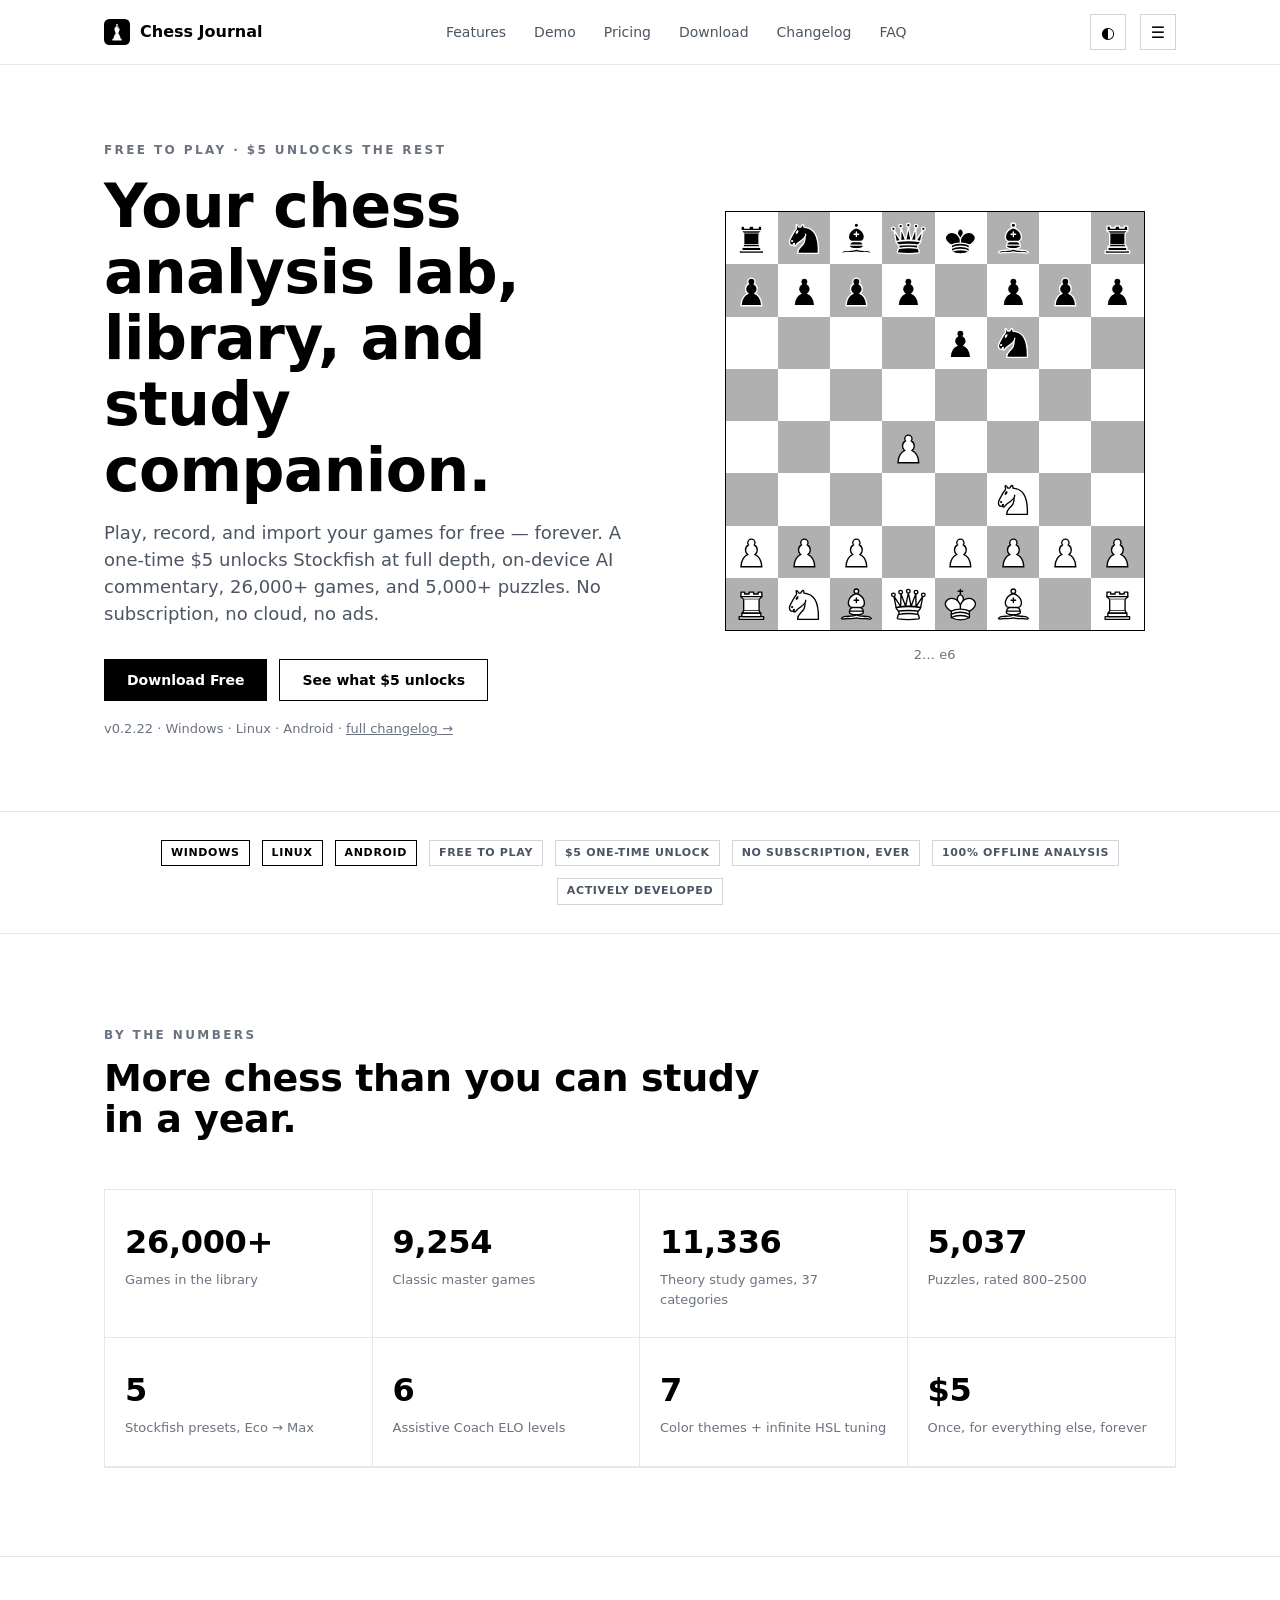
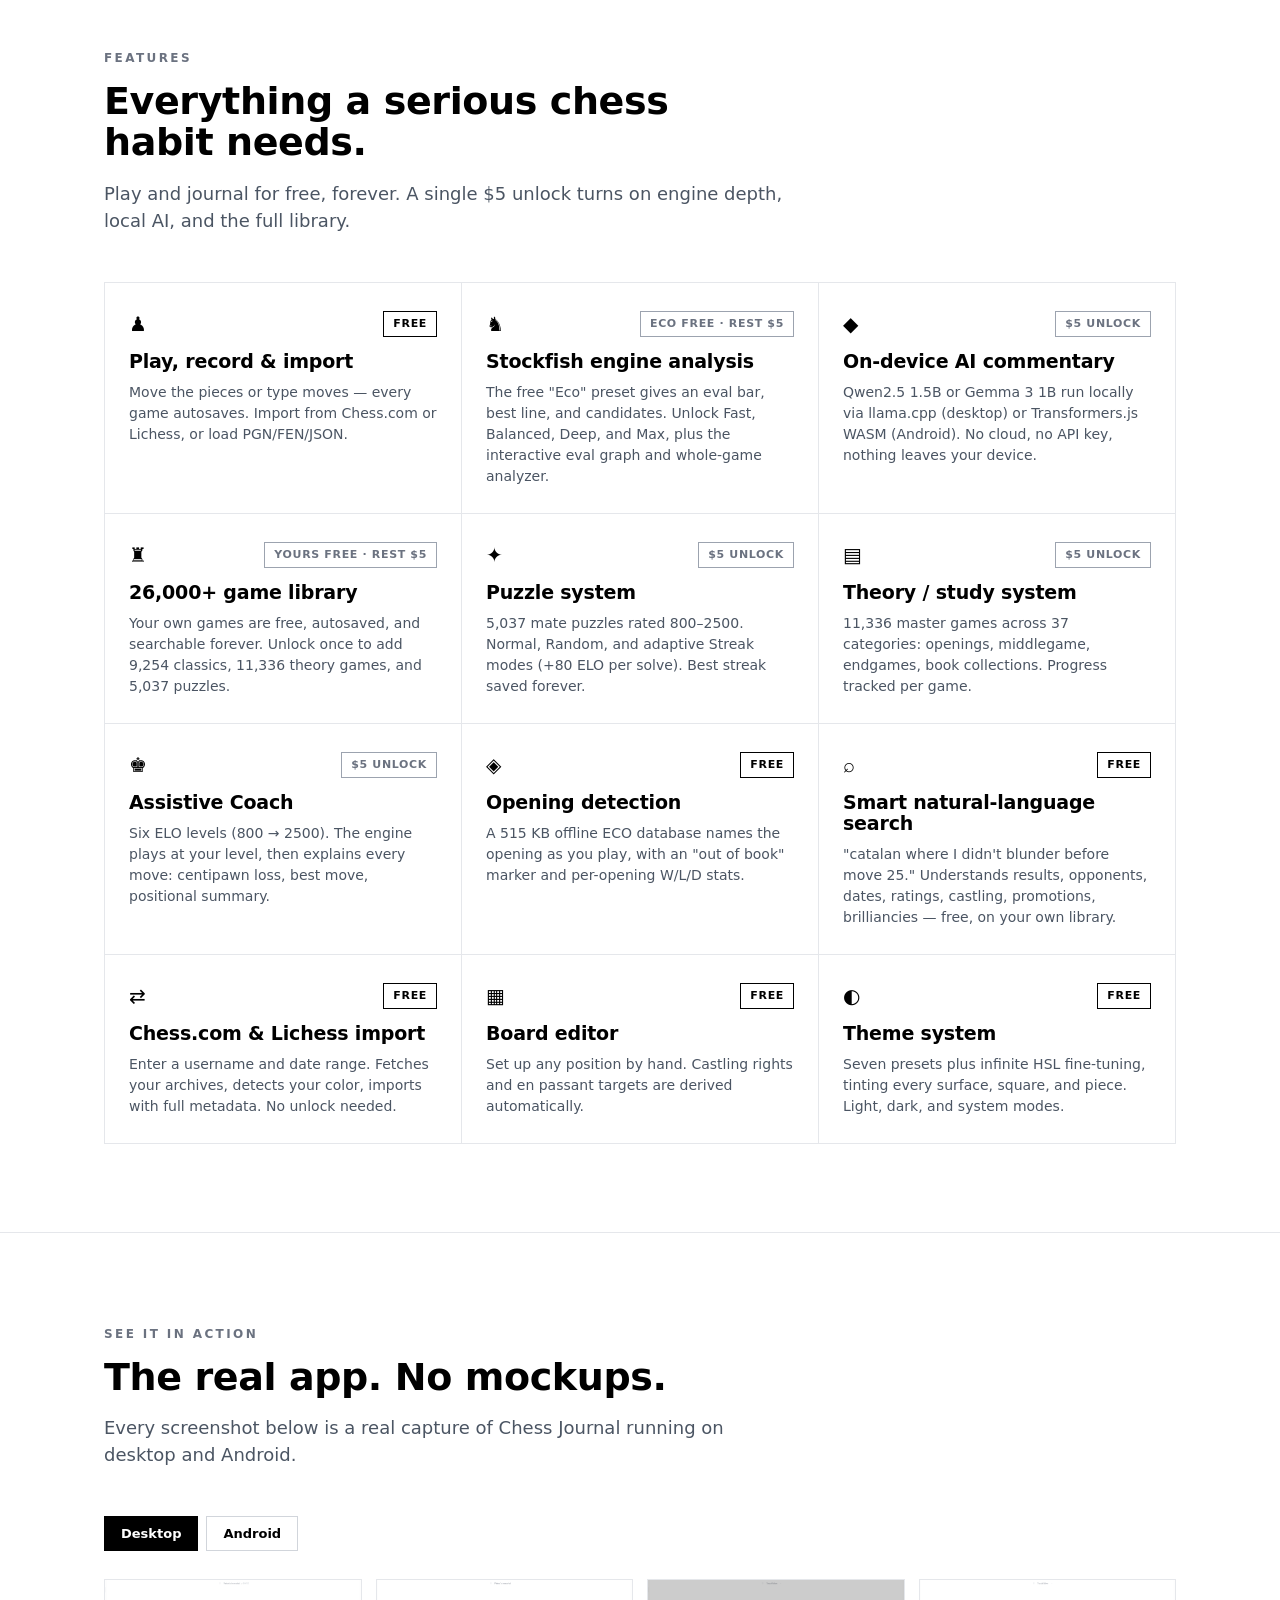
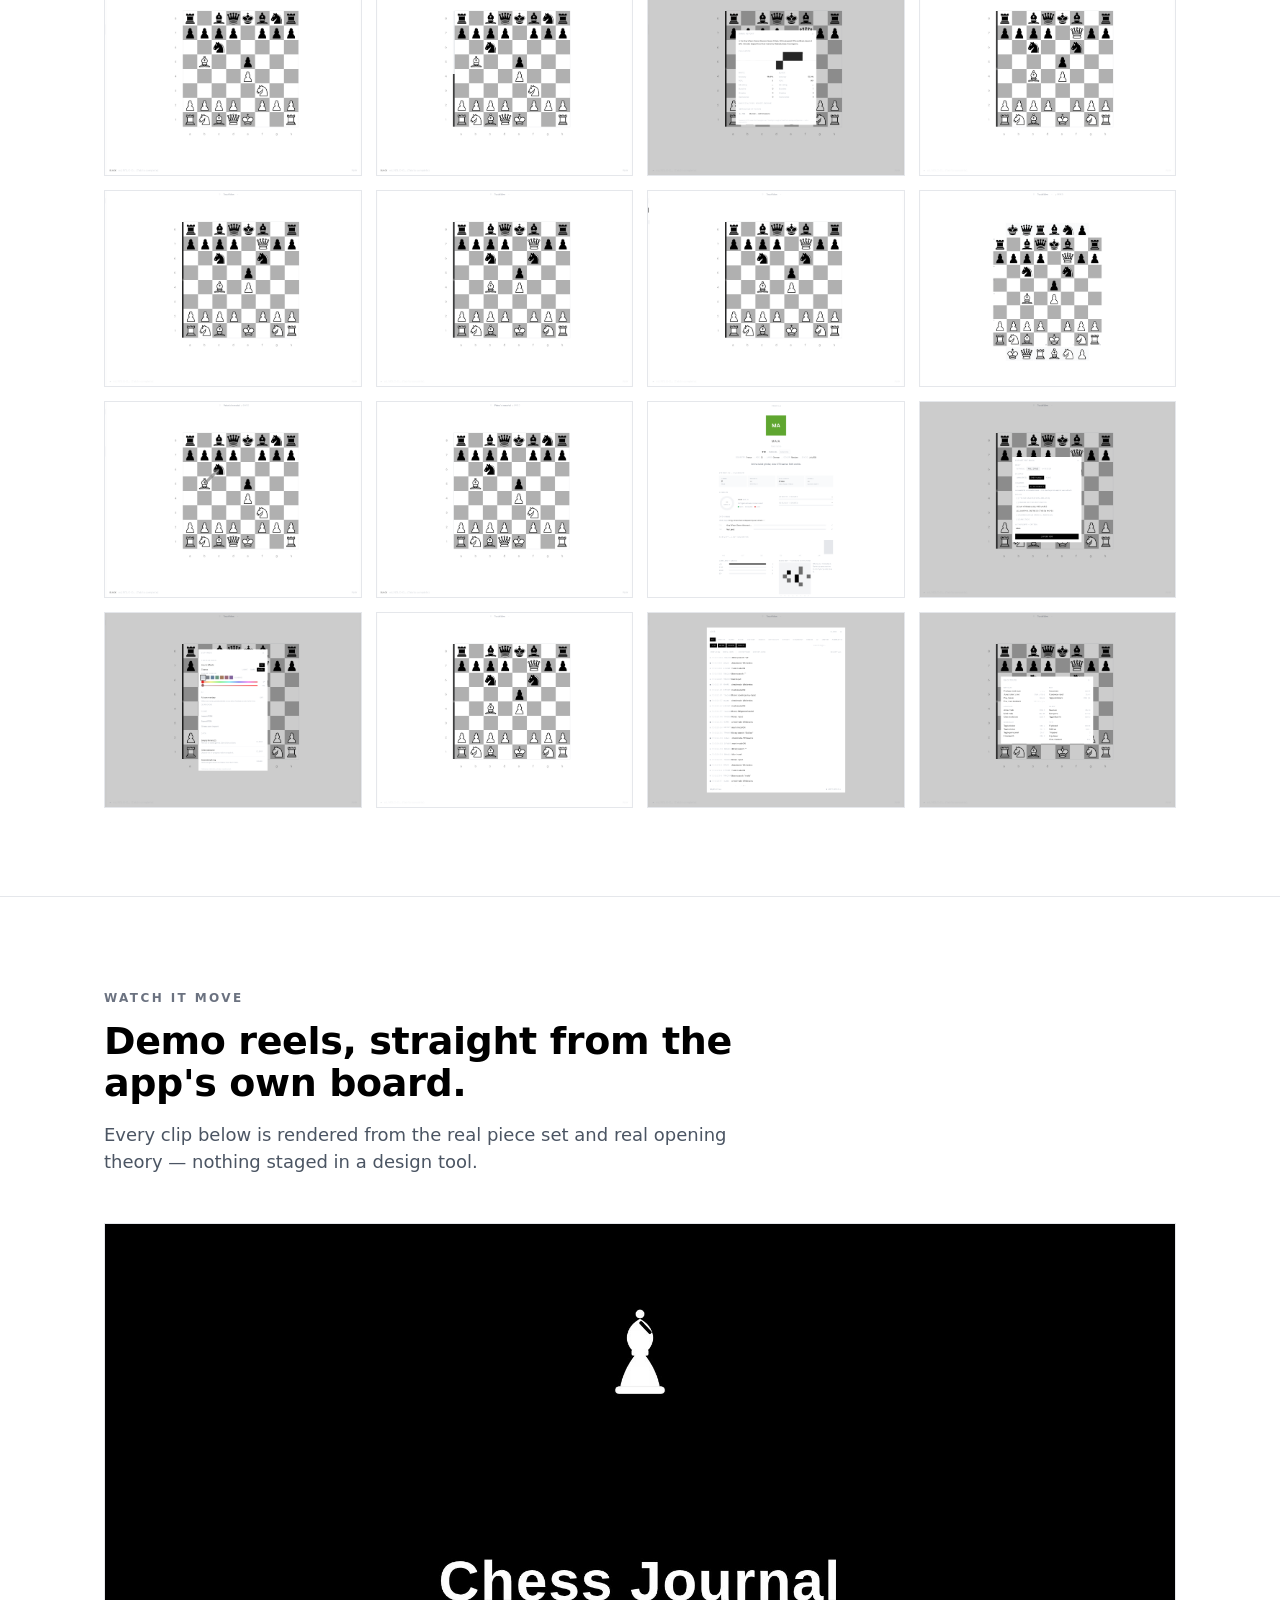
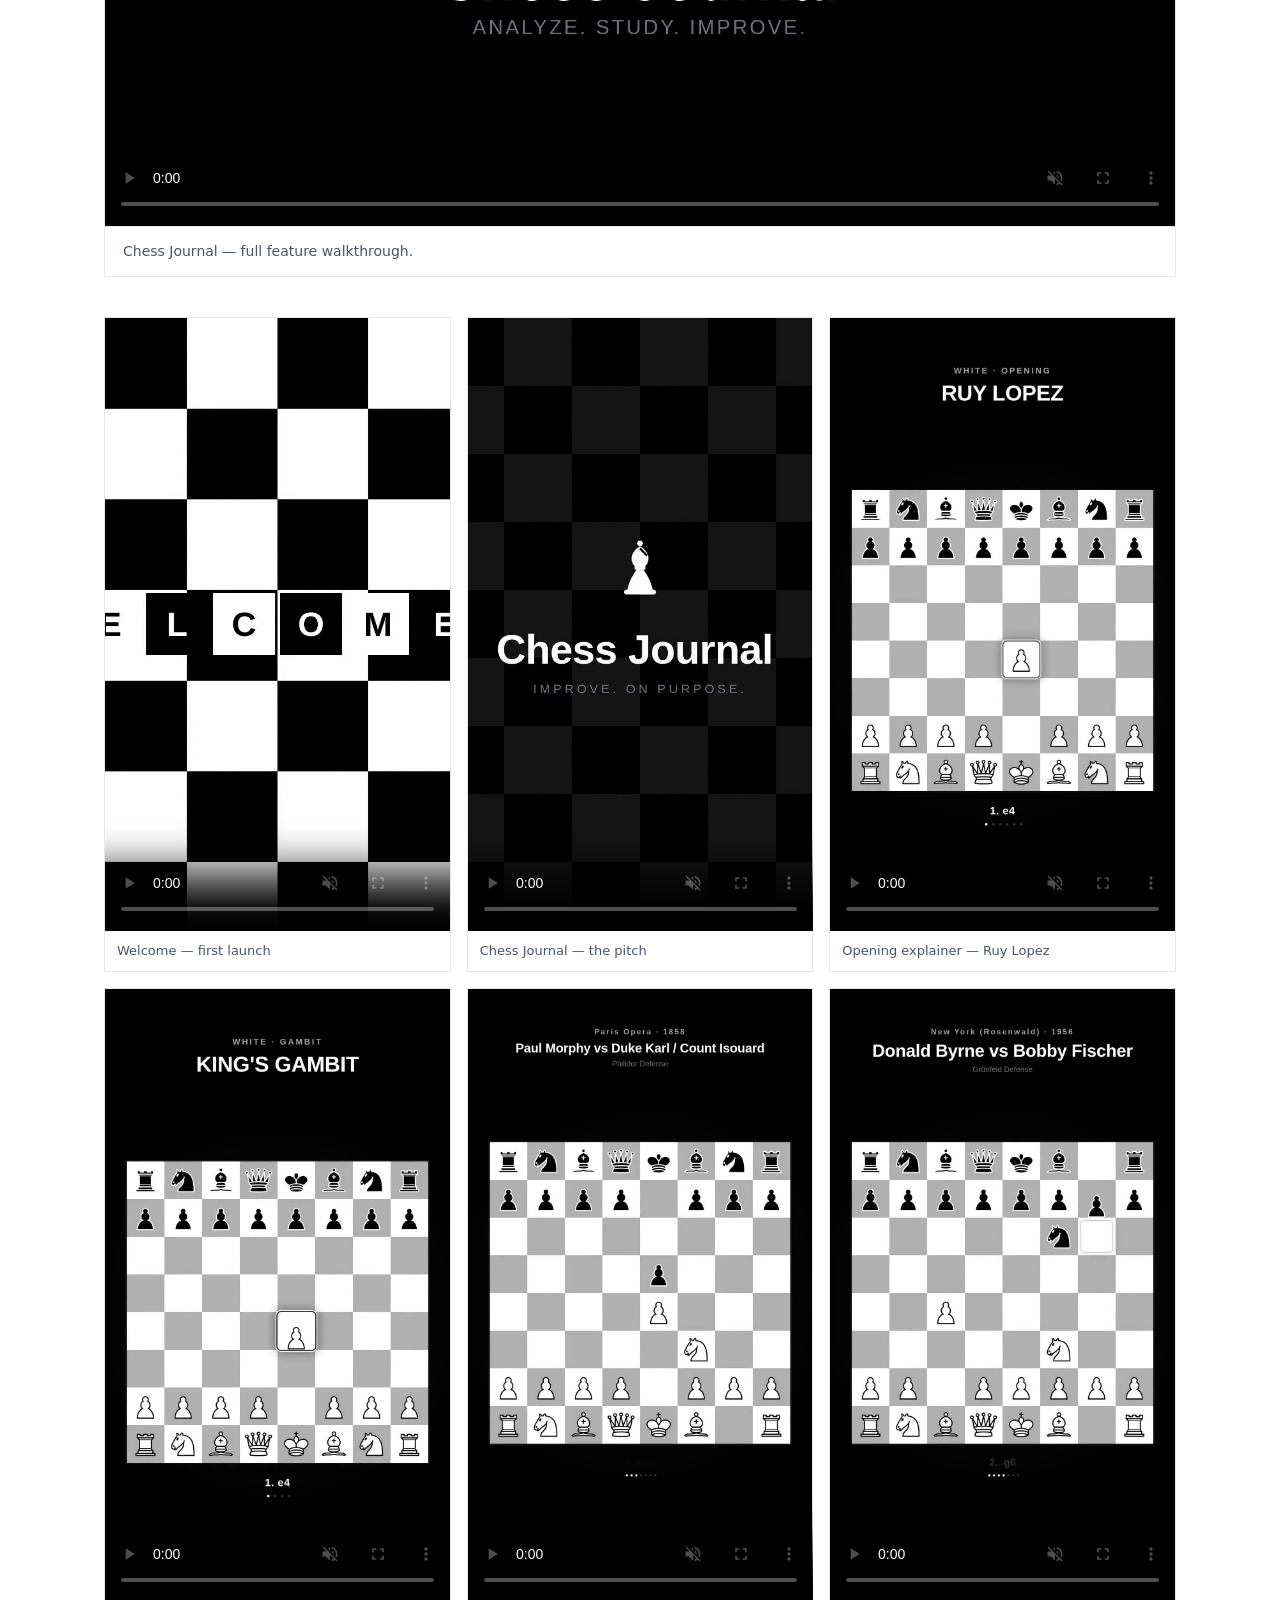
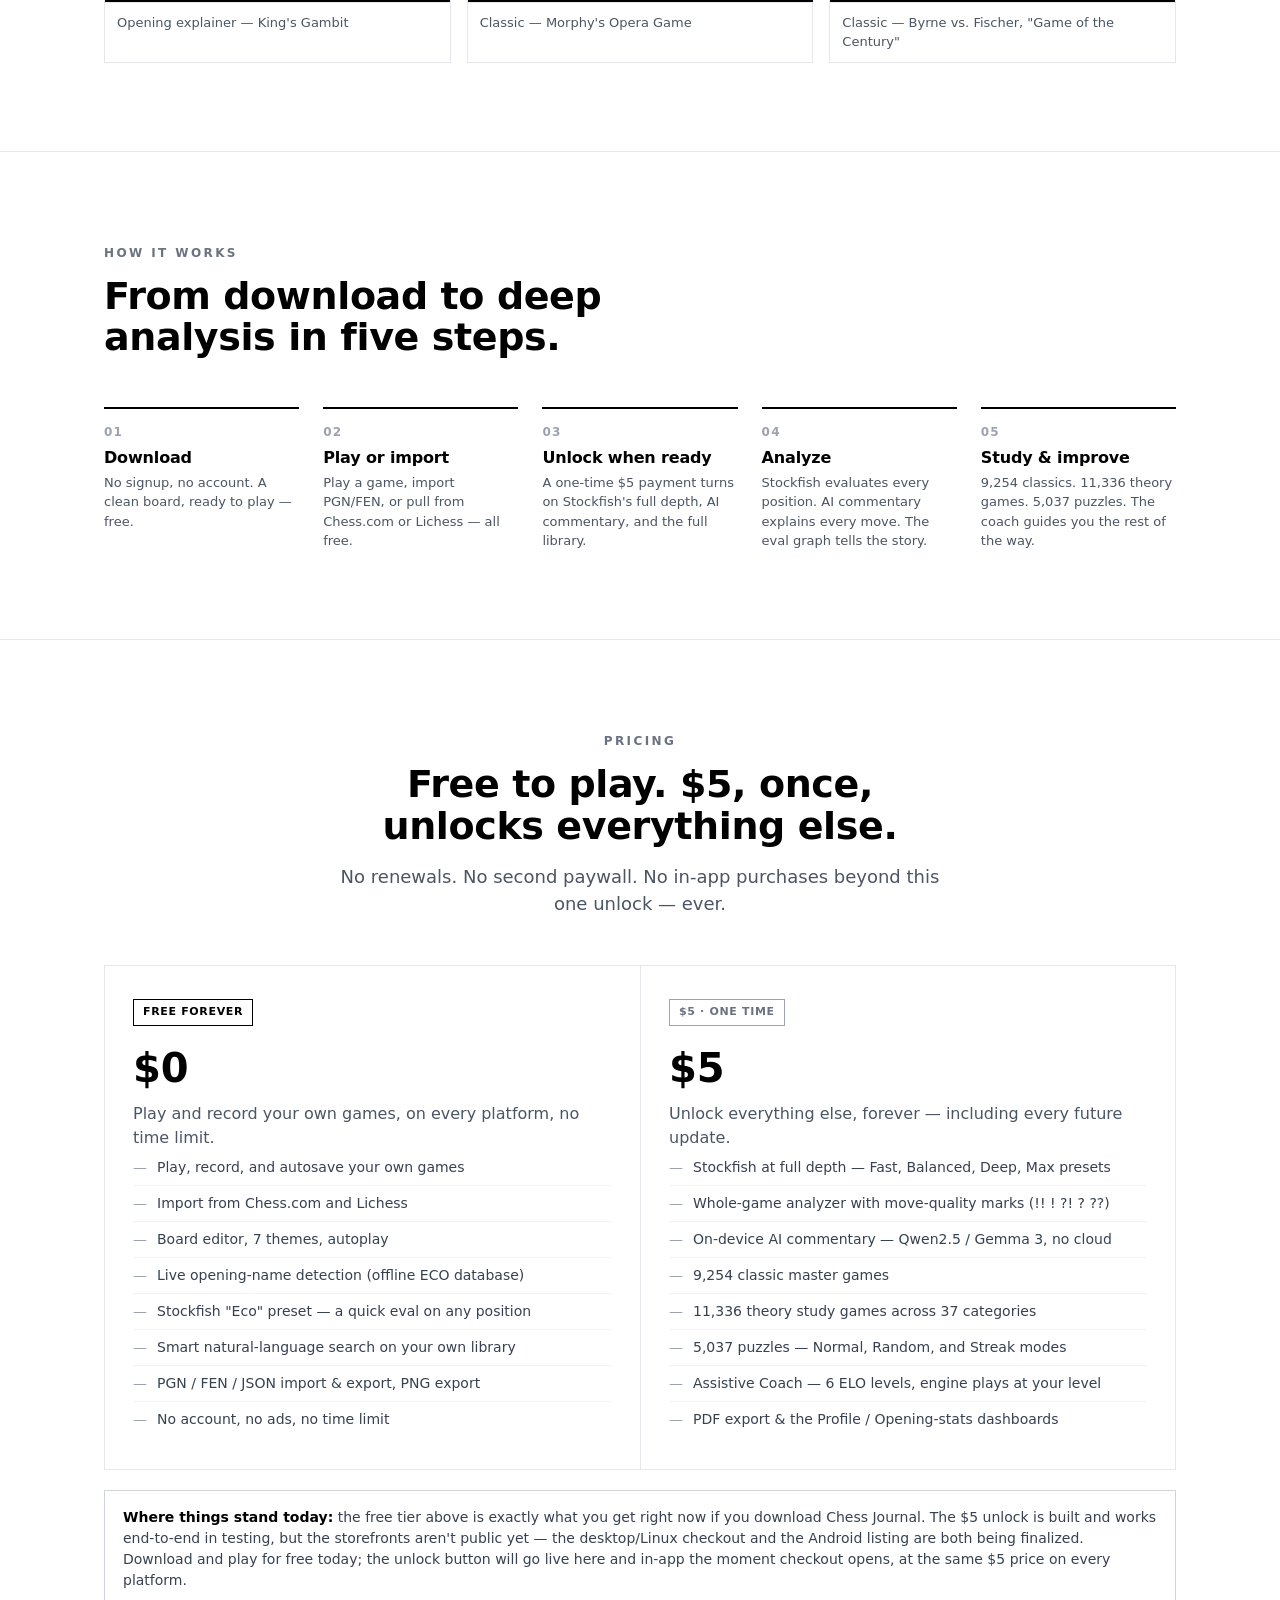
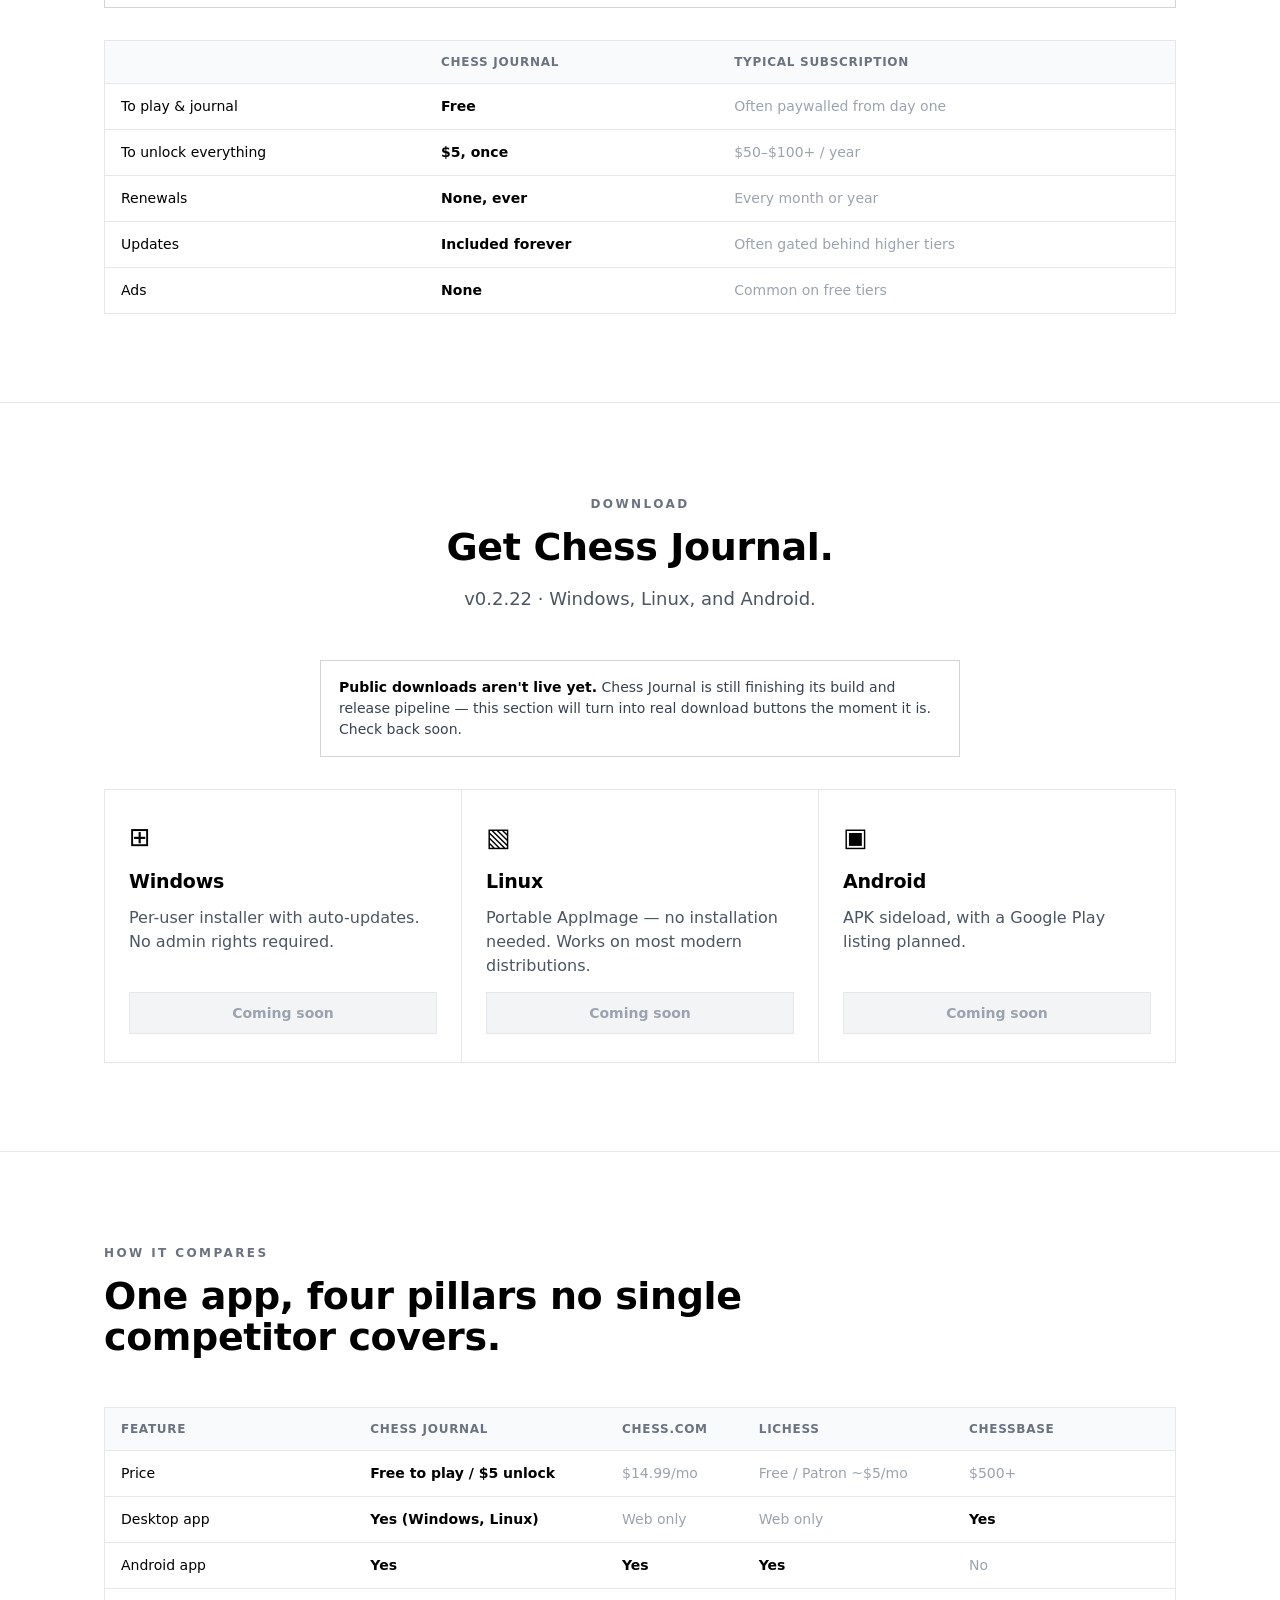
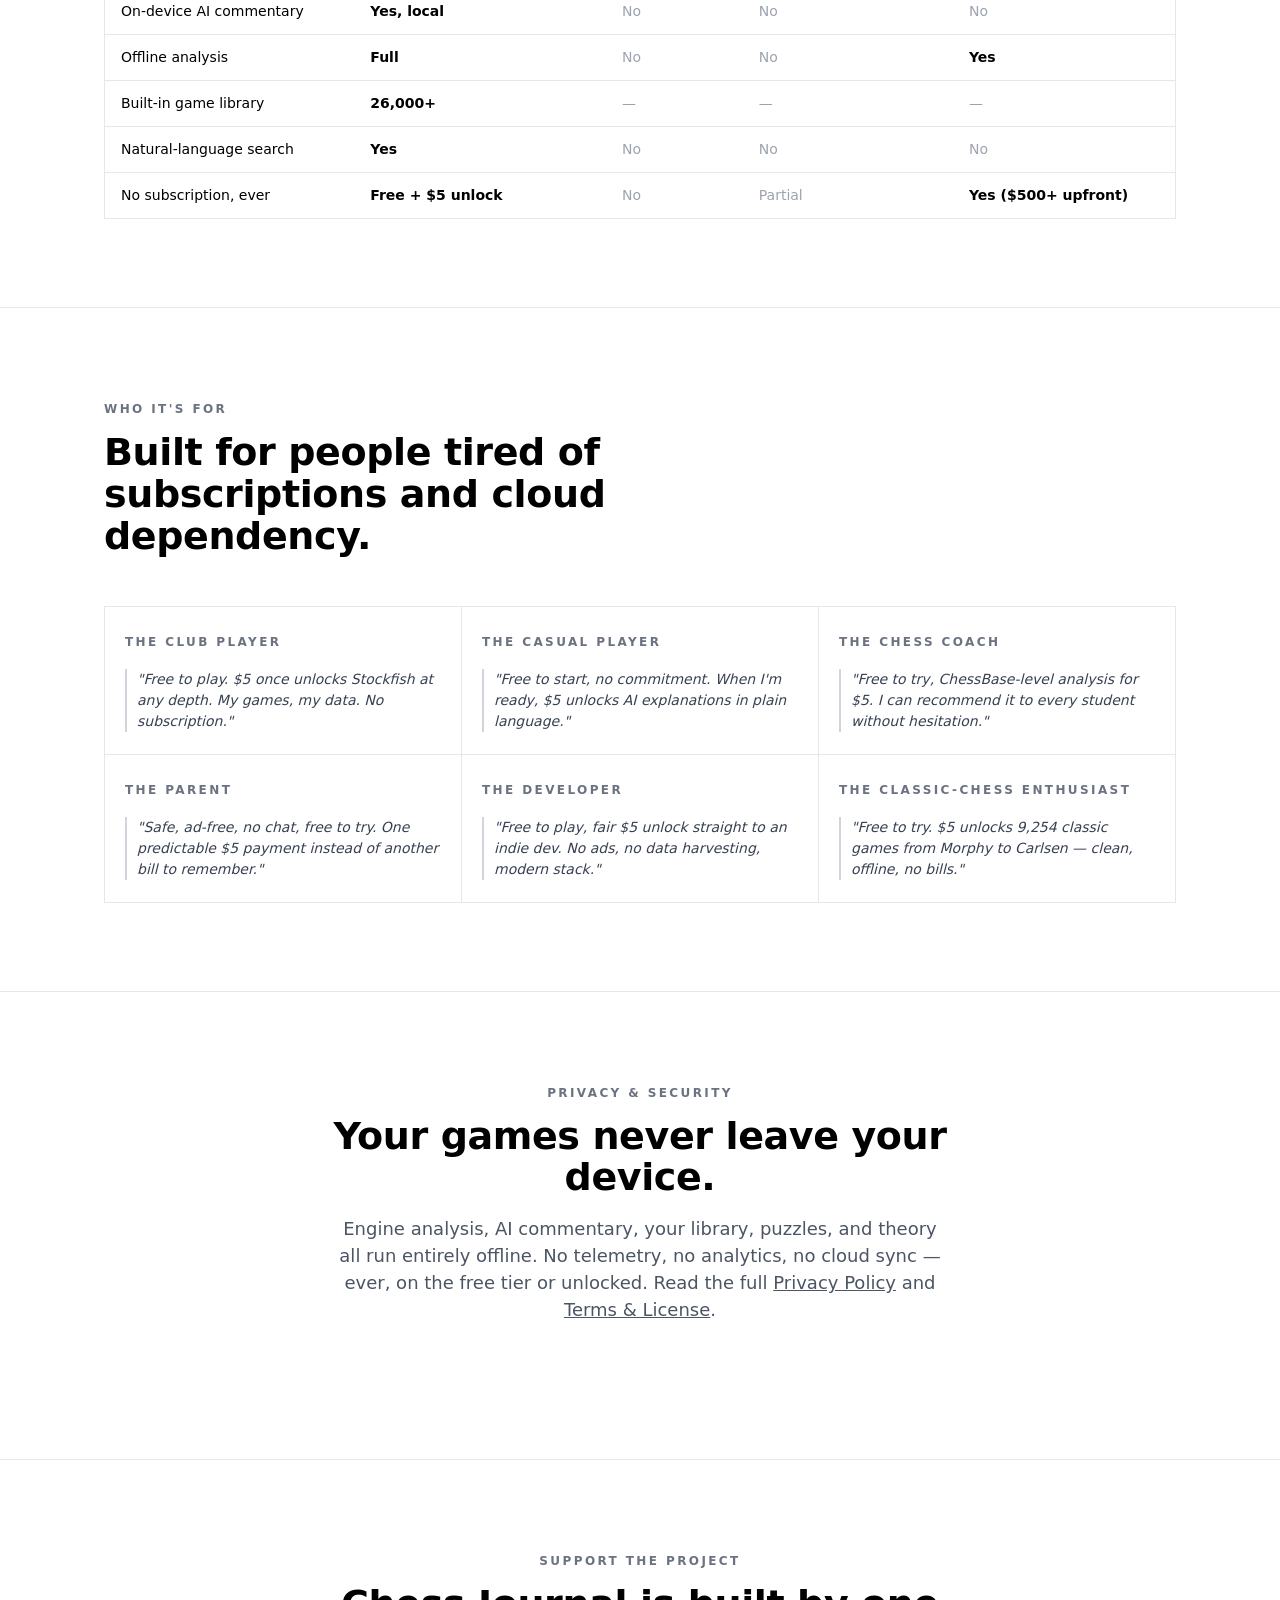
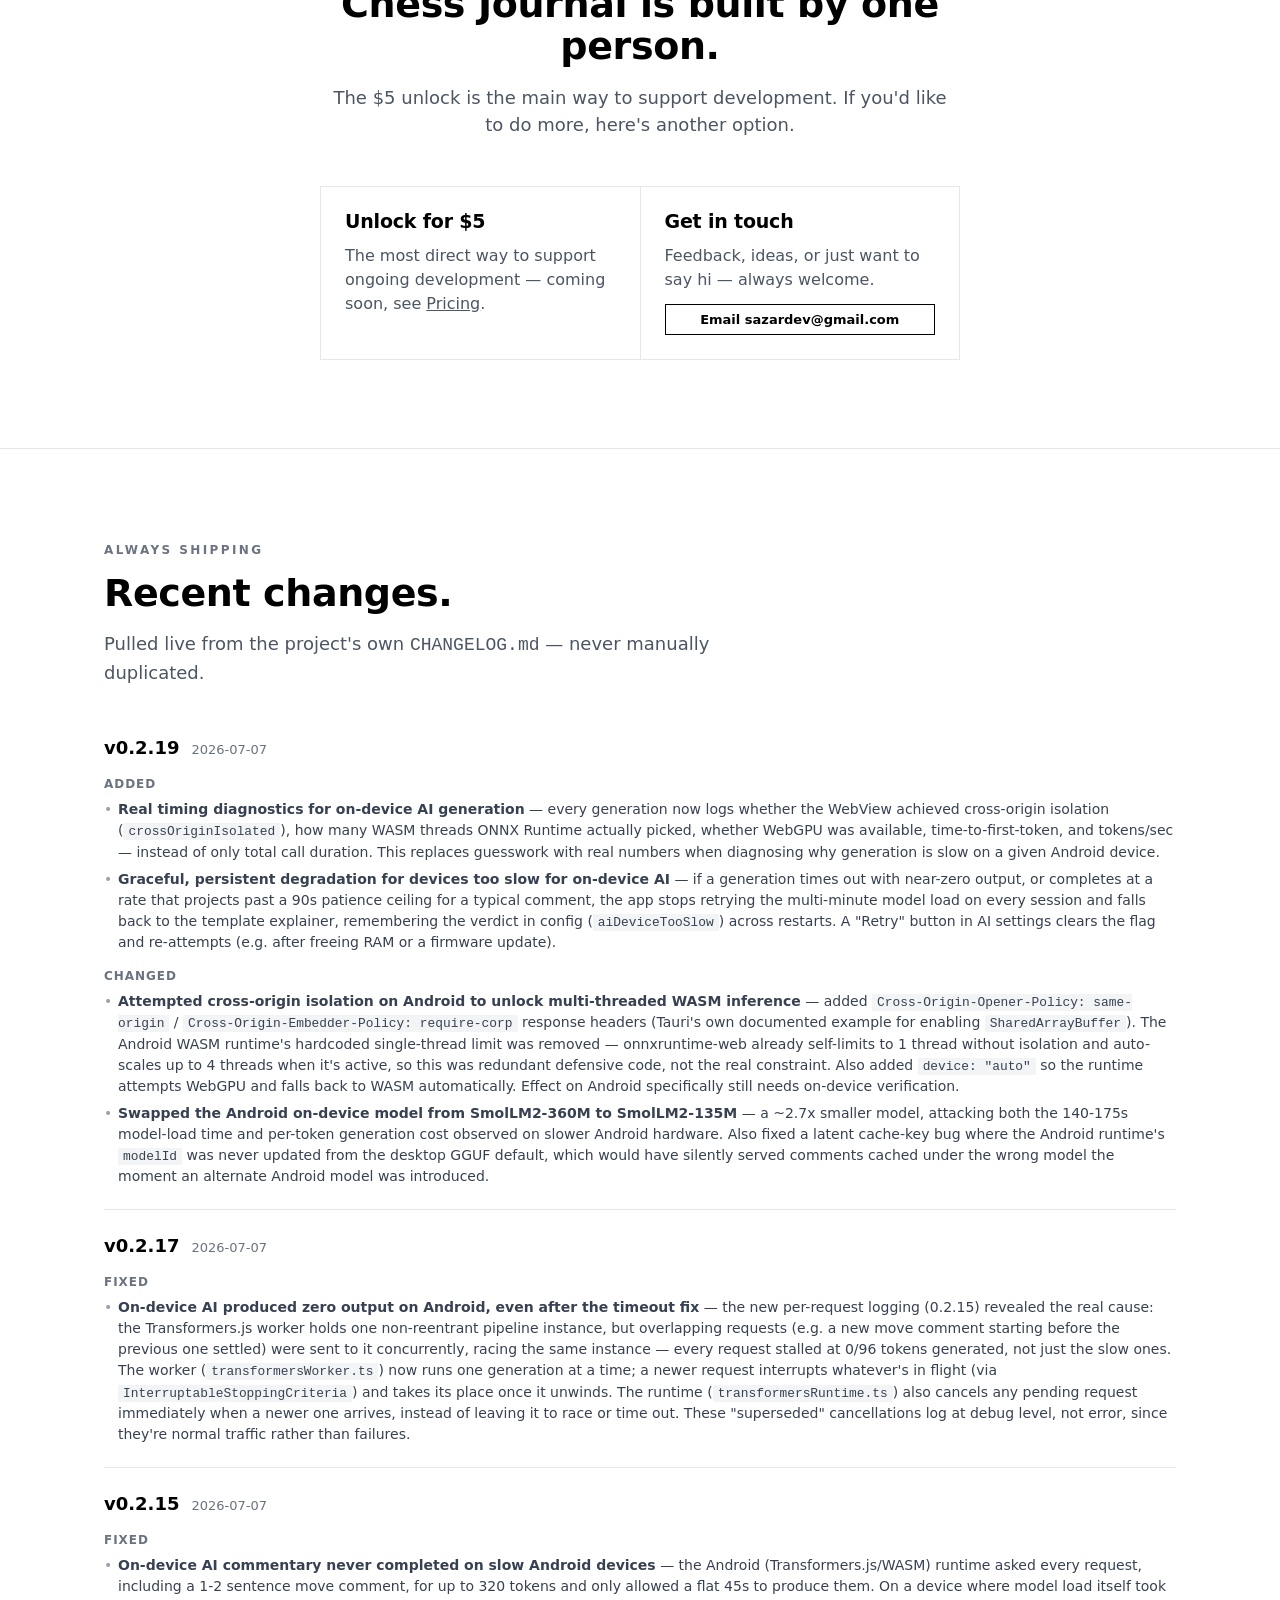
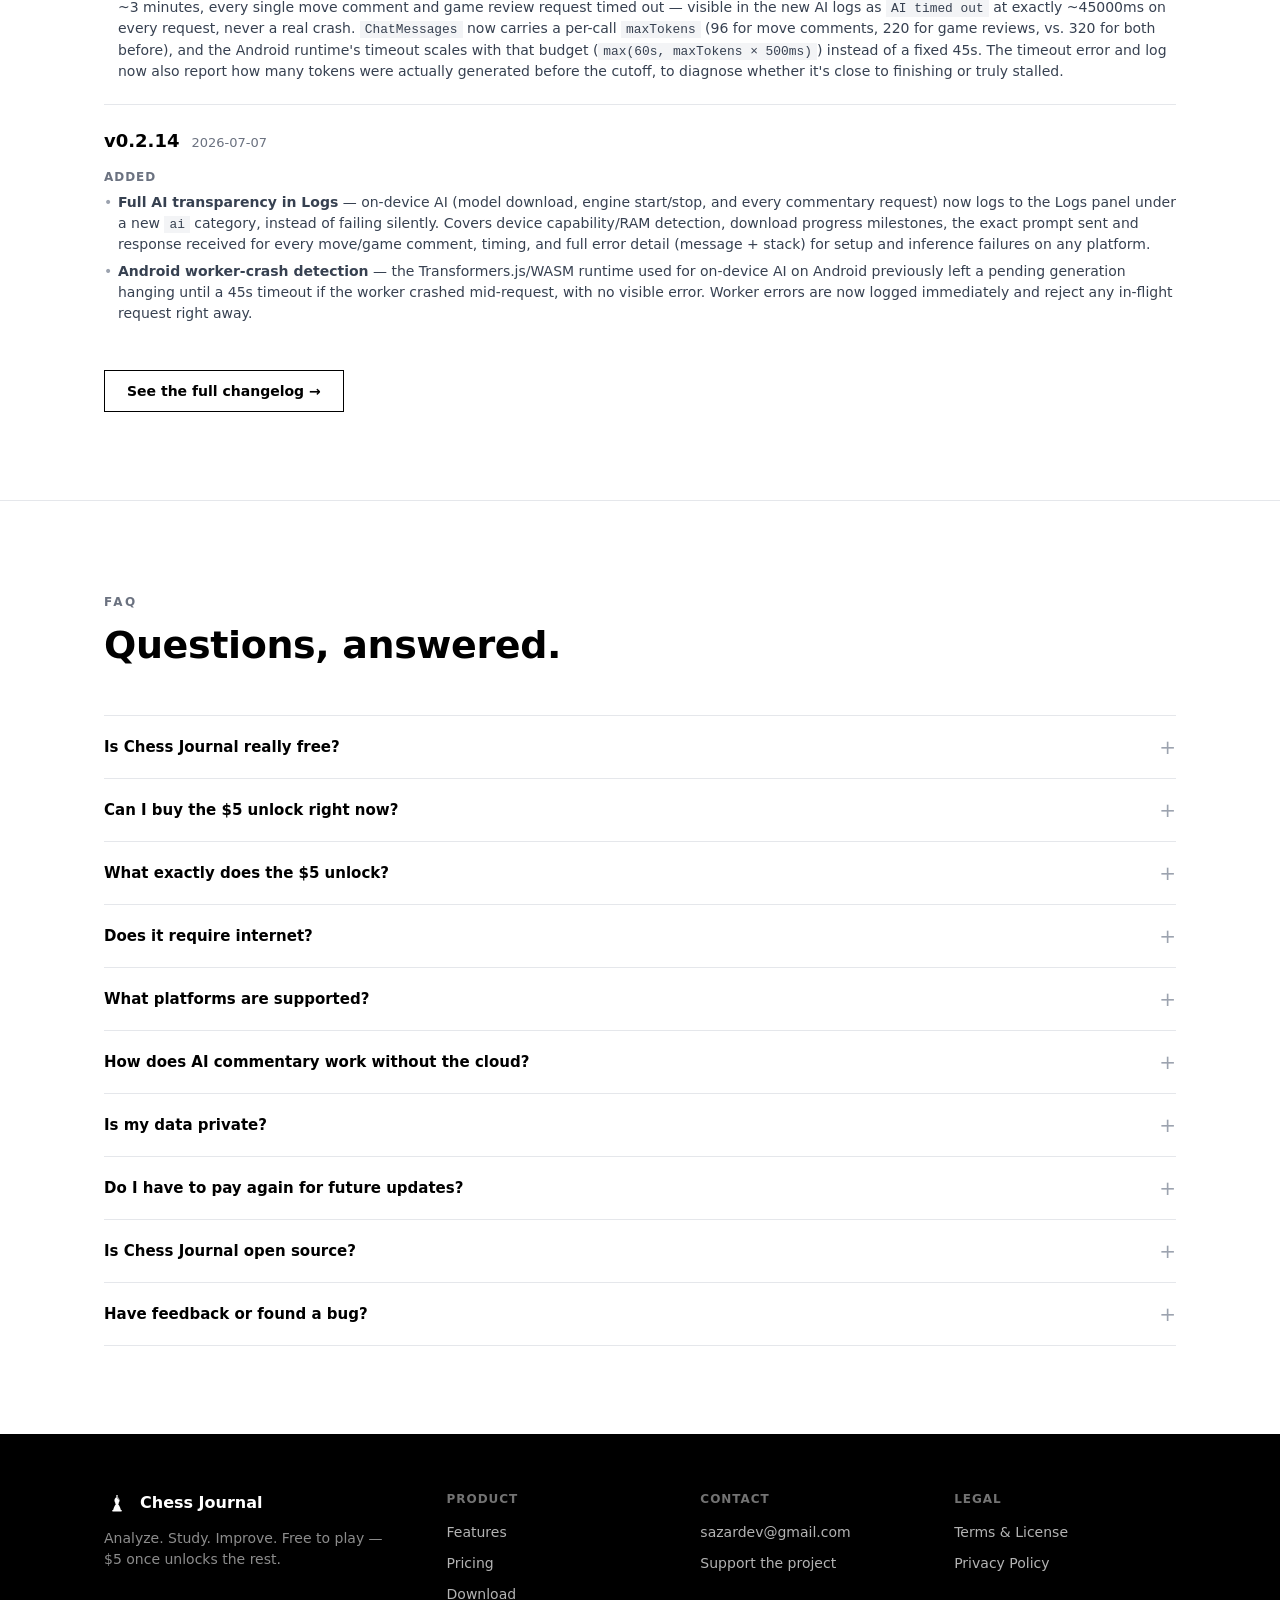
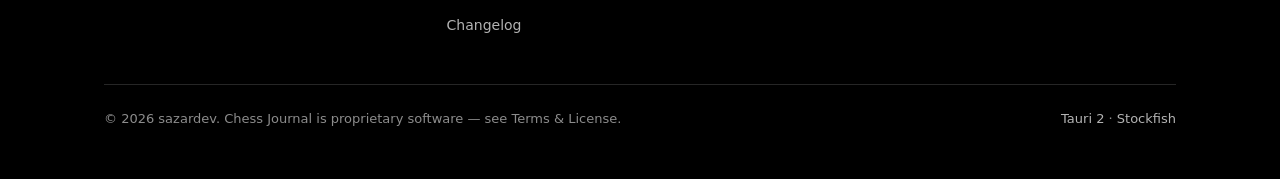
==== index.html @ 018fe24e "Initial publish of Chess Journal marketing site" ====
<!doctype html>
<html lang="en">
<head>
<meta charset="UTF-8" />
<meta name="viewport" content="width=device-width, initial-scale=1" />
<title>Chess Journal — your chess analysis lab, library, and study companion</title>
<meta name="description" content="Chess Journal is free to play on Windows, Linux, and Android — record and import your games, then unlock Stockfish at full depth, on-device AI commentary, 26,000+ games, and 5,000+ puzzles for a one-time $5, no subscription, ever." />
<meta name="keywords" content="chess app, free chess app, chess analysis, stockfish, chess study, chess puzzles, chess database, chess engine, offline chess, freemium chess app, no subscription chess app, local ai chess" />
<link rel="canonical" href="https://sazardev.github.io/chess-journal/" />
<link rel="icon" type="image/svg+xml" href="./assets/img/brand/favicon.svg" />
<link rel="apple-touch-icon" href="./assets/img/brand/apple-touch-icon.png" />
<meta name="theme-color" content="#ffffff" media="(prefers-color-scheme: light)" />
<meta name="theme-color" content="#0c0c0d" media="(prefers-color-scheme: dark)" />

<meta property="og:type" content="website" />
<meta property="og:site_name" content="Chess Journal" />
<meta property="og:title" content="Chess Journal — your chess analysis lab, library, and study companion" />
<meta property="og:description" content="Free to play on Windows, Linux, and Android. A one-time $5 unlocks Stockfish at full depth, on-device AI commentary, 26,000+ games, and 5,000+ puzzles. No subscription, ever." />
<meta property="og:image" content="https://sazardev.github.io/chess-journal/assets/img/brand/og-image.png" />
<meta name="twitter:card" content="summary_large_image" />
<meta name="twitter:title" content="Chess Journal — your chess analysis lab, library, and study companion" />
<meta name="twitter:description" content="Free to play on Windows, Linux, and Android. A one-time $5 unlocks Stockfish, local AI commentary, 26,000+ games, and 5,000+ puzzles." />
<meta name="twitter:image" content="https://sazardev.github.io/chess-journal/assets/img/brand/og-image.png" />

<link href="https://api.fontshare.com/v2/css?f[]=general-sans@400,500,600,700&display=swap" rel="stylesheet" />
<link rel="stylesheet" href="./assets/css/style.css" />

<script type="application/ld+json">
{
  "@context": "https://schema.org",
  "@type": "SoftwareApplication",
  "name": "Chess Journal",
  "applicationCategory": "GameApplication",
  "operatingSystem": "Windows, Linux, Android",
  "description": "Free-to-play chess analysis lab, game library, and study companion. A one-time $5 unlock adds Stockfish at full depth, on-device AI commentary, 26,000+ games, and 5,000+ puzzles.",
  "url": "https://sazardev.github.io/chess-journal/",
  "offers": [
    { "@type": "Offer", "price": "0", "priceCurrency": "USD", "description": "Free to play" },
    { "@type": "Offer", "price": "5", "priceCurrency": "USD", "description": "One-time unlock for all pro features" }
  ],
  "author": { "@type": "Organization", "name": "sazardev" }
}
</script>
</head>
<body>

<a class="skip-link" href="#main">Skip to content</a>

<header class="site">
  <nav class="wrap nav">
    <a class="brand" href="#top">
      <img src="./assets/img/brand/app-icon.svg" alt="" width="26" height="26" />
      Chess Journal
    </a>
    <div class="nav-links">
      <a href="#features">Features</a>
      <a href="#showcase">Demo</a>
      <a href="#pricing">Pricing</a>
      <a href="#download">Download</a>
      <a href="./changelog.html">Changelog</a>
      <a href="#faq">FAQ</a>
    </div>
    <div class="nav-right">
      <button class="icon-btn" id="theme-toggle" aria-label="Toggle dark mode" title="Toggle dark mode">◐</button>
      <button class="icon-btn nav-toggle" aria-label="Toggle menu" aria-expanded="false">☰</button>
    </div>
  </nav>
</header>

<main id="main">

  <!-- ================= HERO ================= -->
  <section class="hero" id="top">
    <div class="wrap hero-grid">
      <div>
        <span class="kicker">Free to play · $5 unlocks the rest</span>
        <h1>Your chess analysis lab, library, and study companion.</h1>
        <p class="lede">
          Play, record, and import your games for free — forever. A one-time $5
          unlocks Stockfish at full depth, on-device AI commentary, 26,000+ games,
          and 5,000+ puzzles. No subscription, no cloud, no ads.
        </p>
        <div class="hero-ctas">
          <a class="btn btn-primary" href="#download">Download Free</a>
          <a class="btn btn-ghost" href="#pricing">See what $5 unlocks</a>
        </div>
        <p class="hero-meta">
          <span data-latest-version>Latest release</span> ·
          Windows · Linux · Android · <a href="./changelog.html">full changelog →</a>
        </p>
      </div>
      <div class="hero-board-wrap">
        <div class="hero-board" id="hero-board" role="img" aria-label="Animated chess board demonstrating the Torre Attack opening"></div>
        <p class="hero-caption" id="hero-board-caption">Starting position</p>
      </div>
    </div>
  </section>

  <!-- ================= TRUST BAR ================= -->
  <section class="trust-bar">
    <div class="wrap trust-row">
      <span class="chip chip-free">Windows</span>
      <span class="chip chip-free">Linux</span>
      <span class="chip chip-free">Android</span>
      <span class="chip">Free to play</span>
      <span class="chip">$5 one-time unlock</span>
      <span class="chip">No subscription, ever</span>
      <span class="chip">100% offline analysis</span>
      <span class="chip">Actively developed</span>
    </div>
  </section>

  <!-- ================= STATS ================= -->
  <section id="numbers">
    <div class="wrap">
      <div class="section-head">
        <span class="kicker">By the numbers</span>
        <h2>More chess than you can study in a year.</h2>
      </div>
      <div class="stats-grid">
        <div class="stat"><div class="stat-value">26,000+</div><div class="stat-label">Games in the library</div></div>
        <div class="stat"><div class="stat-value">9,254</div><div class="stat-label">Classic master games</div></div>
        <div class="stat"><div class="stat-value">11,336</div><div class="stat-label">Theory study games, 37 categories</div></div>
        <div class="stat"><div class="stat-value">5,037</div><div class="stat-label">Puzzles, rated 800–2500</div></div>
        <div class="stat"><div class="stat-value">5</div><div class="stat-label">Stockfish presets, Eco → Max</div></div>
        <div class="stat"><div class="stat-value">6</div><div class="stat-label">Assistive Coach ELO levels</div></div>
        <div class="stat"><div class="stat-value">7</div><div class="stat-label">Color themes + infinite HSL tuning</div></div>
        <div class="stat"><div class="stat-value">$5</div><div class="stat-label">Once, for everything else, forever</div></div>
      </div>
    </div>
  </section>

  <!-- ================= FEATURES ================= -->
  <section id="features">
    <div class="wrap">
      <div class="section-head">
        <span class="kicker">Features</span>
        <h2>Everything a serious chess habit needs.</h2>
        <p class="lede">Play and journal for free, forever. A single $5 unlock turns on engine depth, local AI, and the full library.</p>
      </div>

      <div class="grid-3">
        <article class="card">
          <div class="card-top"><span class="glyph">♟</span><span class="chip chip-free">Free</span></div>
          <h3>Play, record &amp; import</h3>
          <p>Move the pieces or type moves — every game autosaves. Import from Chess.com or Lichess, or load PGN/FEN/JSON.</p>
        </article>
        <article class="card">
          <div class="card-top"><span class="glyph">♞</span><span class="chip chip-unlock">Eco free · rest $5</span></div>
          <h3>Stockfish engine analysis</h3>
          <p>The free "Eco" preset gives an eval bar, best line, and candidates. Unlock Fast, Balanced, Deep, and Max, plus the interactive eval graph and whole-game analyzer.</p>
        </article>
        <article class="card">
          <div class="card-top"><span class="glyph">◆</span><span class="chip chip-unlock">$5 unlock</span></div>
          <h3>On-device AI commentary</h3>
          <p>Qwen2.5 1.5B or Gemma 3 1B run locally via llama.cpp (desktop) or Transformers.js WASM (Android). No cloud, no API key, nothing leaves your device.</p>
        </article>
        <article class="card">
          <div class="card-top"><span class="glyph">♜</span><span class="chip chip-unlock">Yours free · rest $5</span></div>
          <h3>26,000+ game library</h3>
          <p>Your own games are free, autosaved, and searchable forever. Unlock once to add 9,254 classics, 11,336 theory games, and 5,037 puzzles.</p>
        </article>
        <article class="card">
          <div class="card-top"><span class="glyph">✦</span><span class="chip chip-unlock">$5 unlock</span></div>
          <h3>Puzzle system</h3>
          <p>5,037 mate puzzles rated 800–2500. Normal, Random, and adaptive Streak modes (+80 ELO per solve). Best streak saved forever.</p>
        </article>
        <article class="card">
          <div class="card-top"><span class="glyph">▤</span><span class="chip chip-unlock">$5 unlock</span></div>
          <h3>Theory / study system</h3>
          <p>11,336 master games across 37 categories: openings, middlegame, endgames, book collections. Progress tracked per game.</p>
        </article>
        <article class="card">
          <div class="card-top"><span class="glyph">♚</span><span class="chip chip-unlock">$5 unlock</span></div>
          <h3>Assistive Coach</h3>
          <p>Six ELO levels (800 → 2500). The engine plays at your level, then explains every move: centipawn loss, best move, positional summary.</p>
        </article>
        <article class="card">
          <div class="card-top"><span class="glyph">◈</span><span class="chip chip-free">Free</span></div>
          <h3>Opening detection</h3>
          <p>A 515 KB offline ECO database names the opening as you play, with an "out of book" marker and per-opening W/L/D stats.</p>
        </article>
        <article class="card">
          <div class="card-top"><span class="glyph">⌕</span><span class="chip chip-free">Free</span></div>
          <h3>Smart natural-language search</h3>
          <p>"catalan where I didn't blunder before move 25." Understands results, opponents, dates, ratings, castling, promotions, brilliancies — free, on your own library.</p>
        </article>
        <article class="card">
          <div class="card-top"><span class="glyph">⇄</span><span class="chip chip-free">Free</span></div>
          <h3>Chess.com &amp; Lichess import</h3>
          <p>Enter a username and date range. Fetches your archives, detects your color, imports with full metadata. No unlock needed.</p>
        </article>
        <article class="card">
          <div class="card-top"><span class="glyph">▦</span><span class="chip chip-free">Free</span></div>
          <h3>Board editor</h3>
          <p>Set up any position by hand. Castling rights and en passant targets are derived automatically.</p>
        </article>
        <article class="card">
          <div class="card-top"><span class="glyph">◐</span><span class="chip chip-free">Free</span></div>
          <h3>Theme system</h3>
          <p>Seven presets plus infinite HSL fine-tuning, tinting every surface, square, and piece. Light, dark, and system modes.</p>
        </article>
      </div>
    </div>
  </section>

  <!-- ================= SCREENSHOT SHOWCASE ================= -->
  <section id="showcase">
    <div class="wrap">
      <div class="section-head">
        <span class="kicker">See it in action</span>
        <h2>The real app. No mockups.</h2>
        <p class="lede">Every screenshot below is a real capture of Chess Journal running on desktop and Android.</p>
      </div>

      <div class="tabs" role="tablist">
        <button class="tab" role="tab" aria-selected="true" data-panel="panel-desktop">Desktop</button>
        <button class="tab" role="tab" aria-selected="false" data-panel="panel-mobile">Android</button>
      </div>

      <div class="tabpanel" id="panel-desktop">
        <div class="shot-grid">
          <figure class="shot"><img loading="lazy" src="./assets/img/screenshots/desktop/board-game.png" alt="Chess Journal desktop — board mid-game with move history" /><figcaption>Board &amp; move history</figcaption></figure>
          <figure class="shot"><img loading="lazy" src="./assets/img/screenshots/desktop/engine-assist.png" alt="Stockfish engine analysis panel" /><figcaption>Engine analysis</figcaption></figure>
          <figure class="shot"><img loading="lazy" src="./assets/img/screenshots/desktop/game-report.png" alt="Game report with evaluation graph and move quality marks" /><figcaption>Game report &amp; eval graph</figcaption></figure>
          <figure class="shot"><img loading="lazy" src="./assets/img/screenshots/desktop/library-classics.png" alt="Classics library with legendary games" /><figcaption>Classics library</figcaption></figure>
          <figure class="shot"><img loading="lazy" src="./assets/img/screenshots/desktop/library-puzzles.png" alt="Puzzle library" /><figcaption>Puzzle library</figcaption></figure>
          <figure class="shot"><img loading="lazy" src="./assets/img/screenshots/desktop/puzzle.png" alt="Solving a mate puzzle" /><figcaption>Solving a puzzle</figcaption></figure>
          <figure class="shot"><img loading="lazy" src="./assets/img/screenshots/desktop/library-theory.png" alt="Theory study system" /><figcaption>Theory / study</figcaption></figure>
          <figure class="shot"><img loading="lazy" src="./assets/img/screenshots/desktop/board-position-editor.png" alt="Board position editor" /><figcaption>Board editor</figcaption></figure>
          <figure class="shot"><img loading="lazy" src="./assets/img/screenshots/desktop/annotation-arrow.png" alt="Arrow annotation on the board" /><figcaption>Annotations</figcaption></figure>
          <figure class="shot"><img loading="lazy" src="./assets/img/screenshots/desktop/move-journal-saved.png" alt="Journal block attached to a move" /><figcaption>Journal blocks</figcaption></figure>
          <figure class="shot"><img loading="lazy" src="./assets/img/screenshots/desktop/profile-stats.png" alt="Profile statistics dashboard" /><figcaption>Profile stats</figcaption></figure>
          <figure class="shot"><img loading="lazy" src="./assets/img/screenshots/desktop/export-pdf-preset-full.png" alt="PDF export dialog" /><figcaption>PDF export</figcaption></figure>
          <figure class="shot"><img loading="lazy" src="./assets/img/screenshots/desktop/settings-ai.png" alt="On-device AI settings" /><figcaption>On-device AI settings</figcaption></figure>
          <figure class="shot"><img loading="lazy" src="./assets/img/screenshots/desktop/share-panel.png" alt="Share and export panel" /><figcaption>Share &amp; export</figcaption></figure>
          <figure class="shot"><img loading="lazy" src="./assets/img/screenshots/desktop/log-viewer.png" alt="Categorized log viewer" /><figcaption>Log viewer</figcaption></figure>
          <figure class="shot"><img loading="lazy" src="./assets/img/screenshots/desktop/shortcuts.png" alt="Keyboard shortcuts overlay" /><figcaption>Keyboard shortcuts</figcaption></figure>
        </div>
      </div>

      <div class="tabpanel" id="panel-mobile" hidden>
        <div class="shot-grid">
          <figure class="shot portrait"><img loading="lazy" src="./assets/img/screenshots/mobile/board-game.png" alt="Chess Journal on Android — board mid-game" /><figcaption>Board on Android</figcaption></figure>
          <figure class="shot portrait"><img loading="lazy" src="./assets/img/screenshots/mobile/library-my-games.png" alt="My Games library on Android" /><figcaption>My Games</figcaption></figure>
          <figure class="shot portrait"><img loading="lazy" src="./assets/img/screenshots/mobile/library-puzzles.png" alt="Puzzle library on Android" /><figcaption>Puzzle library</figcaption></figure>
          <figure class="shot portrait"><img loading="lazy" src="./assets/img/screenshots/mobile/puzzle.png" alt="Solving a puzzle on Android" /><figcaption>Solving a puzzle</figcaption></figure>
          <figure class="shot portrait"><img loading="lazy" src="./assets/img/screenshots/mobile/move-journal-saved.png" alt="Journal block on Android" /><figcaption>Journal on Android</figcaption></figure>
          <figure class="shot portrait"><img loading="lazy" src="./assets/img/screenshots/mobile/profile-stats.png" alt="Profile stats on Android" /><figcaption>Profile stats</figcaption></figure>
          <figure class="shot portrait"><img loading="lazy" src="./assets/img/screenshots/mobile/settings-ai.png" alt="AI settings on Android" /><figcaption>AI settings</figcaption></figure>
        </div>
      </div>
    </div>
  </section>

  <!-- ================= VIDEO SHOWCASE ================= -->
  <section id="videos">
    <div class="wrap">
      <div class="section-head">
        <span class="kicker">Watch it move</span>
        <h2>Demo reels, straight from the app's own board.</h2>
        <p class="lede">Every clip below is rendered from the real piece set and real opening theory — nothing staged in a design tool.</p>
      </div>

      <figure class="video-feature">
        <video controls muted loop playsinline preload="auto" poster="./assets/img/video-posters/chess-journal-demo.jpg">
          <source src="./assets/video/chess-journal-demo.mp4" type="video/mp4" />
        </video>
        <figcaption>Chess Journal — full feature walkthrough.</figcaption>
      </figure>

      <div class="video-grid">
        <figure class="video-card">
          <video controls muted loop playsinline preload="auto" poster="./assets/img/video-posters/chess-journal-welcome.jpg">
            <source src="./assets/video/chess-journal-welcome.mp4" type="video/mp4" />
          </video>
          <figcaption>Welcome — first launch</figcaption>
        </figure>
        <figure class="video-card">
          <video controls muted loop playsinline preload="auto" poster="./assets/img/video-posters/chess-journal-impact.jpg">
            <source src="./assets/video/chess-journal-impact.mp4" type="video/mp4" />
          </video>
          <figcaption>Chess Journal — the pitch</figcaption>
        </figure>
        <figure class="video-card">
          <video controls muted loop playsinline preload="auto" poster="./assets/img/video-posters/opening-ruy-lopez.jpg">
            <source src="./assets/video/opening-ruy-lopez.mp4" type="video/mp4" />
          </video>
          <figcaption>Opening explainer — Ruy Lopez</figcaption>
        </figure>
        <figure class="video-card">
          <video controls muted loop playsinline preload="auto" poster="./assets/img/video-posters/opening-kings-gambit.jpg">
            <source src="./assets/video/opening-kings-gambit.mp4" type="video/mp4" />
          </video>
          <figcaption>Opening explainer — King's Gambit</figcaption>
        </figure>
        <figure class="video-card">
          <video controls muted loop playsinline preload="auto" poster="./assets/img/video-posters/classic-opera-game.jpg">
            <source src="./assets/video/classic-opera-game.mp4" type="video/mp4" />
          </video>
          <figcaption>Classic — Morphy's Opera Game</figcaption>
        </figure>
        <figure class="video-card">
          <video controls muted loop playsinline preload="auto" poster="./assets/img/video-posters/classic-game-of-the-century.jpg">
            <source src="./assets/video/classic-game-of-the-century.mp4" type="video/mp4" />
          </video>
          <figcaption>Classic — Byrne vs. Fischer, "Game of the Century"</figcaption>
        </figure>
      </div>
    </div>
  </section>

  <!-- ================= HOW IT WORKS ================= -->
  <section id="how">
    <div class="wrap">
      <div class="section-head">
        <span class="kicker">How it works</span>
        <h2>From download to deep analysis in five steps.</h2>
      </div>
      <div class="steps">
        <div class="step"><div class="step-num">01</div><h4>Download</h4><p>No signup, no account. A clean board, ready to play — free.</p></div>
        <div class="step"><div class="step-num">02</div><h4>Play or import</h4><p>Play a game, import PGN/FEN, or pull from Chess.com or Lichess — all free.</p></div>
        <div class="step"><div class="step-num">03</div><h4>Unlock when ready</h4><p>A one-time $5 payment turns on Stockfish's full depth, AI commentary, and the full library.</p></div>
        <div class="step"><div class="step-num">04</div><h4>Analyze</h4><p>Stockfish evaluates every position. AI commentary explains every move. The eval graph tells the story.</p></div>
        <div class="step"><div class="step-num">05</div><h4>Study &amp; improve</h4><p>9,254 classics. 11,336 theory games. 5,037 puzzles. The coach guides you the rest of the way.</p></div>
      </div>
    </div>
  </section>

  <!-- ================= PRICING ================= -->
  <section id="pricing">
    <div class="wrap">
      <div class="section-head center">
        <span class="kicker">Pricing</span>
        <h2>Free to play. $5, once, unlocks everything else.</h2>
        <p class="lede">No renewals. No second paywall. No in-app purchases beyond this one unlock — ever.</p>
      </div>

      <div class="pricing-grid">
        <div class="pricing-col">
          <span class="chip chip-free">Free forever</span>
          <div class="price-tag">$0</div>
          <p>Play and record your own games, on every platform, no time limit.</p>
          <ul class="check-list">
            <li>Play, record, and autosave your own games</li>
            <li>Import from Chess.com and Lichess</li>
            <li>Board editor, 7 themes, autoplay</li>
            <li>Live opening-name detection (offline ECO database)</li>
            <li>Stockfish "Eco" preset — a quick eval on any position</li>
            <li>Smart natural-language search on your own library</li>
            <li>PGN / FEN / JSON import &amp; export, PNG export</li>
            <li>No account, no ads, no time limit</li>
          </ul>
        </div>
        <div class="pricing-col">
          <span class="chip chip-unlock">$5 · one time</span>
          <div class="price-tag">$5</div>
          <p>Unlock everything else, forever — including every future update.</p>
          <ul class="check-list">
            <li>Stockfish at full depth — Fast, Balanced, Deep, Max presets</li>
            <li>Whole-game analyzer with move-quality marks (!! ! ?! ? ??)</li>
            <li>On-device AI commentary — Qwen2.5 / Gemma 3, no cloud</li>
            <li>9,254 classic master games</li>
            <li>11,336 theory study games across 37 categories</li>
            <li>5,037 puzzles — Normal, Random, and Streak modes</li>
            <li>Assistive Coach — 6 ELO levels, engine plays at your level</li>
            <li>PDF export &amp; the Profile / Opening-stats dashboards</li>
          </ul>
        </div>
      </div>

      <div class="callout">
        <strong>Where things stand today:</strong> the free tier above is exactly
        what you get right now if you download Chess Journal. The $5 unlock is
        built and works end-to-end in testing, but the storefronts aren't public
        yet — the desktop/Linux checkout and the Android listing are both being
        finalized. Download and play for free today; the unlock button will go
        live here and in-app the moment checkout opens, at the same $5 price on
        every platform.
      </div>

      <div class="table-wrap" style="margin-top:32px">
        <table>
          <thead>
            <tr><th></th><th>Chess Journal</th><th>Typical subscription</th></tr>
          </thead>
          <tbody>
            <tr><td>To play &amp; journal</td><td class="yes">Free</td><td class="no">Often paywalled from day one</td></tr>
            <tr><td>To unlock everything</td><td class="yes">$5, once</td><td class="no">$50–$100+ / year</td></tr>
            <tr><td>Renewals</td><td class="yes">None, ever</td><td class="no">Every month or year</td></tr>
            <tr><td>Updates</td><td class="yes">Included forever</td><td class="no">Often gated behind higher tiers</td></tr>
            <tr><td>Ads</td><td class="yes">None</td><td class="no">Common on free tiers</td></tr>
          </tbody>
        </table>
      </div>
    </div>
  </section>

  <!-- ================= DOWNLOAD ================= -->
  <section id="download">
    <div class="wrap">
      <div class="section-head center">
        <span class="kicker">Download</span>
        <h2>Get Chess Journal.</h2>
        <p class="lede"><span data-latest-version>Chess Journal</span> · Windows, Linux, and Android.</p>
      </div>

      <div class="callout" style="max-width:640px; margin-inline:auto;">
        <strong>Public downloads aren't live yet.</strong> Chess Journal is
        still finishing its build and release pipeline — this section will
        turn into real download buttons the moment it is. Check back soon.
      </div>

      <div class="platform-grid" style="margin-top:32px">
        <div class="platform-card">
          <span class="platform-icon">⊞</span>
          <h3>Windows</h3>
          <p>Per-user installer with auto-updates. No admin rights required.</p>
          <a class="btn btn-disabled" aria-disabled="true" href="#download" onclick="return false">Coming soon</a>
        </div>
        <div class="platform-card">
          <span class="platform-icon">▧</span>
          <h3>Linux</h3>
          <p>Portable AppImage — no installation needed. Works on most modern distributions.</p>
          <a class="btn btn-disabled" aria-disabled="true" href="#download" onclick="return false">Coming soon</a>
        </div>
        <div class="platform-card">
          <span class="platform-icon">▣</span>
          <h3>Android</h3>
          <p>APK sideload, with a Google Play listing planned.</p>
          <a class="btn btn-disabled" aria-disabled="true" href="#download" onclick="return false">Coming soon</a>
        </div>
      </div>
    </div>
  </section>

  <!-- ================= COMPARISON ================= -->
  <section id="compare">
    <div class="wrap">
      <div class="section-head">
        <span class="kicker">How it compares</span>
        <h2>One app, four pillars no single competitor covers.</h2>
      </div>
      <div class="table-wrap">
        <table>
          <thead>
            <tr><th>Feature</th><th class="brand-col">Chess Journal</th><th>Chess.com</th><th>Lichess</th><th>ChessBase</th></tr>
          </thead>
          <tbody>
            <tr><td>Price</td><td class="yes">Free to play / $5 unlock</td><td class="no">$14.99/mo</td><td class="no">Free / Patron ~$5/mo</td><td class="no">$500+</td></tr>
            <tr><td>Desktop app</td><td class="yes">Yes (Windows, Linux)</td><td class="no">Web only</td><td class="no">Web only</td><td class="yes">Yes</td></tr>
            <tr><td>Android app</td><td class="yes">Yes</td><td class="yes">Yes</td><td class="yes">Yes</td><td class="no">No</td></tr>
            <tr><td>On-device AI commentary</td><td class="yes">Yes, local</td><td class="no">No</td><td class="no">No</td><td class="no">No</td></tr>
            <tr><td>Offline analysis</td><td class="yes">Full</td><td class="no">No</td><td class="no">No</td><td class="yes">Yes</td></tr>
            <tr><td>Built-in game library</td><td class="yes">26,000+</td><td class="no">—</td><td class="no">—</td><td class="no">—</td></tr>
            <tr><td>Natural-language search</td><td class="yes">Yes</td><td class="no">No</td><td class="no">No</td><td class="no">No</td></tr>
            <tr><td>No subscription, ever</td><td class="yes">Free + $5 unlock</td><td class="no">No</td><td class="no">Partial</td><td class="yes">Yes ($500+ upfront)</td></tr>
          </tbody>
        </table>
      </div>
    </div>
  </section>

  <!-- ================= WHO IT'S FOR ================= -->
  <section id="who">
    <div class="wrap">
      <div class="section-head">
        <span class="kicker">Who it's for</span>
        <h2>Built for people tired of subscriptions and cloud dependency.</h2>
      </div>
      <div class="persona-grid">
        <article class="persona-card">
          <span class="kicker">The club player</span>
          <p class="persona-quote">"Free to play. $5 once unlocks Stockfish at any depth. My games, my data. No subscription."</p>
        </article>
        <article class="persona-card">
          <span class="kicker">The casual player</span>
          <p class="persona-quote">"Free to start, no commitment. When I'm ready, $5 unlocks AI explanations in plain language."</p>
        </article>
        <article class="persona-card">
          <span class="kicker">The chess coach</span>
          <p class="persona-quote">"Free to try, ChessBase-level analysis for $5. I can recommend it to every student without hesitation."</p>
        </article>
        <article class="persona-card">
          <span class="kicker">The parent</span>
          <p class="persona-quote">"Safe, ad-free, no chat, free to try. One predictable $5 payment instead of another bill to remember."</p>
        </article>
        <article class="persona-card">
          <span class="kicker">The developer</span>
          <p class="persona-quote">"Free to play, fair $5 unlock straight to an indie dev. No ads, no data harvesting, modern stack."</p>
        </article>
        <article class="persona-card">
          <span class="kicker">The classic-chess enthusiast</span>
          <p class="persona-quote">"Free to try. $5 unlocks 9,254 classic games from Morphy to Carlsen — clean, offline, no bills."</p>
        </article>
      </div>
    </div>
  </section>

  <!-- ================= PRIVACY ================= -->
  <section id="privacy-blurb">
    <div class="wrap">
      <div class="section-head center">
        <span class="kicker">Privacy &amp; security</span>
        <h2>Your games never leave your device.</h2>
        <p class="lede">
          Engine analysis, AI commentary, your library, puzzles, and theory all run
          entirely offline. No telemetry, no analytics, no cloud sync — ever, on the
          free tier or unlocked. Read the full <a href="./privacy.html">Privacy Policy</a>
          and <a href="./terms.html">Terms &amp; License</a>.
        </p>
      </div>
    </div>
  </section>

  <!-- ================= DONATE ================= -->
  <section id="donate">
    <div class="wrap">
      <div class="section-head center">
        <span class="kicker">Support the project</span>
        <h2>Chess Journal is built by one person.</h2>
        <p class="lede">The $5 unlock is the main way to support development. If you'd like to do more, here's another option.</p>
      </div>
      <div class="donate-grid">
        <article class="donate-card">
          <h3>Unlock for $5</h3>
          <p>The most direct way to support ongoing development — coming soon, see <a href="#pricing">Pricing</a>.</p>
        </article>
        <article class="donate-card">
          <h3>Get in touch</h3>
          <p>Feedback, ideas, or just want to say hi — always welcome.</p>
          <a class="btn btn-ghost btn-sm" href="mailto:sazardev@gmail.com">Email sazardev@gmail.com</a>
        </article>
      </div>
    </div>
  </section>

  <!-- ================= CHANGELOG TEASER ================= -->
  <section id="changelog">
    <div class="wrap">
      <div class="section-head">
        <span class="kicker">Always shipping</span>
        <h2>Recent changes.</h2>
        <p class="lede">Pulled live from the project's own <code>CHANGELOG.md</code> — never manually duplicated.</p>
      </div>
      <div id="changelog-teaser">
        <p>Loading changelog…</p>
      </div>
      <p style="margin-top:24px"><a class="btn btn-ghost" href="./changelog.html">See the full changelog →</a></p>
    </div>
  </section>

  <!-- ================= FAQ ================= -->
  <section id="faq">
    <div class="wrap">
      <div class="section-head">
        <span class="kicker">FAQ</span>
        <h2>Questions, answered.</h2>
      </div>

      <details class="faq-item">
        <summary>Is Chess Journal really free?</summary>
        <p>Yes. Download it and play — record your games, import from Chess.com or Lichess, browse your library, edit positions, and switch themes, all free forever. A one-time $5 payment unlocks Stockfish's full depth, on-device AI commentary, the Classics and Theory libraries, all 5,037 puzzles, and the Assistive Coach.</p>
      </details>
      <details class="faq-item">
        <summary>Can I buy the $5 unlock right now?</summary>
        <p>Not yet through this site or the app — the checkout (LemonSqueezy on Windows/Linux, Google Play Billing on Android) is built and tested internally but the storefronts aren't public. Download and use the free tier today; this page and the in-app unlock screen will go live the moment checkout opens.</p>
      </details>
      <details class="faq-item">
        <summary>What exactly does the $5 unlock?</summary>
        <p>Stockfish presets beyond "Eco" (Fast, Balanced, Deep, Max), the whole-game analyzer and move-quality report, on-device AI commentary, 9,254 classic games, 11,336 theory games, 5,037 puzzles, the Assistive Coach, PDF export, and the Profile/Opening-stats dashboards. Every future update to any of it is included.</p>
      </details>
      <details class="faq-item">
        <summary>Does it require internet?</summary>
        <p>No, for both the free and unlocked features — engine analysis, AI commentary, the game library, puzzles, and theory all work offline. Only Chess.com/Lichess import, checkout, and update checks need internet.</p>
      </details>
      <details class="faq-item">
        <summary>What platforms are supported?</summary>
        <p>Windows (installer), Linux (AppImage), Android (APK today, Play Store listing coming) — free to play on all three, same $5 unlock everywhere. iOS/macOS are not currently available.</p>
      </details>
      <details class="faq-item">
        <summary>How does AI commentary work without the cloud?</summary>
        <p>Chess Journal downloads a small language model (Qwen2.5 1.5B or Gemma 3 1B) to your device once you've unlocked it. All inference runs locally via llama.cpp (desktop) or Transformers.js WASM (Android).</p>
      </details>
      <details class="faq-item">
        <summary>Is my data private?</summary>
        <p>Yes. Everything stays on your device, free tier or unlocked. No telemetry, no analytics, no cloud sync. Your games, your analysis, your data. See the <a href="./privacy.html">Privacy Policy</a> for the few network calls the app does make (imports, update checks, checkout).</p>
      </details>
      <details class="faq-item">
        <summary>Do I have to pay again for future updates?</summary>
        <p>No. Your one-time $5 unlock covers every update Chess Journal ever ships to the unlocked features — new puzzles, new models, all of it. One payment, no renewals.</p>
      </details>
      <details class="faq-item">
        <summary>Is Chess Journal open source?</summary>
        <p>No — Chess Journal is proprietary, closed-source software. See <a href="./terms.html">Terms &amp; License</a> for what the free tier and the $5 unlock each allow.</p>
      </details>
      <details class="faq-item">
        <summary>Have feedback or found a bug?</summary>
        <p>Bug reports and feature requests are always welcome — email <a href="mailto:sazardev@gmail.com">sazardev@gmail.com</a> and it'll directly shape what ships next.</p>
      </details>
    </div>
  </section>

</main>

<!-- ================= LIGHTBOX ================= -->
<div class="lightbox" id="lightbox">
  <button class="lightbox-close" aria-label="Close">✕</button>
  <img src="" alt="" />
</div>

<!-- ================= FOOTER ================= -->
<footer class="site">
  <div class="wrap">
    <div class="footer-grid">
      <div>
        <div class="brand">
          <img src="./assets/img/brand/app-icon.svg" alt="" width="24" height="24" />
          Chess Journal
        </div>
        <p style="font-size:14px; margin-top:12px; max-width:32ch; color:rgba(255,255,255,0.55);">
          Analyze. Study. Improve. Free to play — $5 once unlocks the rest.
        </p>
      </div>
      <div>
        <h5>Product</h5>
        <ul>
          <li><a href="#features">Features</a></li>
          <li><a href="#pricing">Pricing</a></li>
          <li><a href="#download">Download</a></li>
          <li><a href="./changelog.html">Changelog</a></li>
        </ul>
      </div>
      <div>
        <h5>Contact</h5>
        <ul>
          <li><a href="mailto:sazardev@gmail.com">sazardev@gmail.com</a></li>
          <li><a href="#donate">Support the project</a></li>
        </ul>
      </div>
      <div>
        <h5>Legal</h5>
        <ul>
          <li><a href="./terms.html">Terms &amp; License</a></li>
          <li><a href="./privacy.html">Privacy Policy</a></li>
        </ul>
      </div>
    </div>
    <div class="footer-bottom">
      <span>© 2026 sazardev. Chess Journal is proprietary software — see Terms &amp; License.</span>
      <span>
        <a href="https://v2.tauri.app/" target="_blank" rel="noopener">Tauri 2</a>
        ·
        <a href="https://stockfishchess.org/" target="_blank" rel="noopener">Stockfish</a>
      </span>
    </div>
  </div>
</footer>

<script src="./assets/js/hero-board.js"></script>
<script src="./assets/js/main.js"></script>
</body>
</html>
---- assets/css/style.css ----
/* Chess Journal — marketing site
   Design tokens mirror src/index.css exactly: monochrome black/white/gray,
   General Sans, border-radius 0 everywhere, no shadows, no gradients. */

:root {
  color-scheme: light;
  --c-white: #ffffff;
  --c-black: #000000;
  --c-gray-50: #f9fafb;
  --c-gray-100: #f3f4f6;
  --c-gray-200: #e5e7eb;
  --c-gray-300: #d1d5db;
  --c-gray-400: #9ca3af;
  --c-gray-500: #6b7280;
  --c-gray-600: #4b5563;
  --c-gray-700: #374151;
  --c-gray-800: #1f2937;
  --c-gray-900: #111827;
  --c-board-light: #ffffff;
  --c-board-dark: #b0b0b0;
  --font-sans: "General Sans", ui-sans-serif, system-ui, sans-serif;
  --max: 1120px;
}

@media (prefers-color-scheme: dark) {
  :root:not([data-theme="light"]) {
    color-scheme: dark;
    --c-white: #0c0c0d;
    --c-black: #f4f4f5;
    --c-gray-50: #161617;
    --c-gray-100: #1f1f21;
    --c-gray-200: #2a2a2d;
    --c-gray-300: #3c3c41;
    --c-gray-400: #8a8a92;
    --c-gray-500: #a1a1aa;
    --c-gray-600: #c2c2c9;
    --c-gray-700: #d6d6db;
    --c-gray-800: #e6e6e9;
    --c-gray-900: #f0f0f2;
    --c-board-light: #3c3c41;
    --c-board-dark: #262629;
  }
}

:root[data-theme="dark"] {
  color-scheme: dark;
  --c-white: #0c0c0d;
  --c-black: #f4f4f5;
  --c-gray-50: #161617;
  --c-gray-100: #1f1f21;
  --c-gray-200: #2a2a2d;
  --c-gray-300: #3c3c41;
  --c-gray-400: #8a8a92;
  --c-gray-500: #a1a1aa;
  --c-gray-600: #c2c2c9;
  --c-gray-700: #d6d6db;
  --c-gray-800: #e6e6e9;
  --c-gray-900: #f0f0f2;
  --c-board-light: #3c3c41;
  --c-board-dark: #262629;
}

* {
  margin: 0;
  padding: 0;
  box-sizing: border-box;
  border-radius: 0 !important;
}

html {
  scroll-behavior: smooth;
}

body {
  font-family: var(--font-sans);
  background: var(--c-white);
  color: var(--c-black);
  -webkit-font-smoothing: antialiased;
  -moz-osx-font-smoothing: grayscale;
  line-height: 1.5;
}

img,
video {
  max-width: 100%;
  display: block;
}

a {
  color: inherit;
}

ul,
ol {
  list-style: none;
}

button,
input,
select {
  font-family: inherit;
  font-size: inherit;
  color: inherit;
}

::selection {
  background: var(--c-black);
  color: var(--c-white);
}

/* ---------- layout ---------- */

.wrap {
  max-width: var(--max);
  margin-inline: auto;
  padding-inline: 24px;
}

section {
  padding-block: 88px;
  border-bottom: 1px solid var(--c-gray-200);
}

section:last-of-type {
  border-bottom: none;
}

.section-head {
  max-width: 680px;
  margin-bottom: 48px;
}

.section-head.center {
  max-width: 620px;
  margin-inline: auto;
  text-align: center;
}

.kicker {
  display: inline-block;
  font-size: 12px;
  font-weight: 600;
  letter-spacing: 0.2em;
  text-transform: uppercase;
  color: var(--c-gray-500);
  margin-bottom: 14px;
}

h1,
h2,
h3,
h4 {
  font-weight: 700;
  letter-spacing: -0.01em;
  line-height: 1.1;
}

h1 {
  font-size: clamp(34px, 5.4vw, 60px);
}

h2 {
  font-size: clamp(26px, 3.6vw, 38px);
}

h3 {
  font-size: 19px;
}

p {
  color: var(--c-gray-600);
}

.lede {
  font-size: 18px;
  color: var(--c-gray-600);
  margin-top: 16px;
  max-width: 60ch;
}

.section-head.center .lede {
  margin-inline: auto;
}

/* ---------- nav ---------- */

header.site {
  position: sticky;
  top: 0;
  z-index: 40;
  background: var(--c-white);
  border-bottom: 1px solid var(--c-gray-200);
}

.nav {
  display: flex;
  align-items: center;
  justify-content: space-between;
  height: 64px;
}

.brand {
  display: flex;
  align-items: center;
  gap: 10px;
  font-weight: 700;
  font-size: 16px;
  text-decoration: none;
}

.brand img {
  width: 26px;
  height: 26px;
}

.nav-links {
  display: flex;
  align-items: center;
  gap: 28px;
}

.nav-links a {
  text-decoration: none;
  font-size: 14px;
  font-weight: 500;
  color: var(--c-gray-600);
}

.nav-links a:hover {
  color: var(--c-black);
}

.nav-right {
  display: flex;
  align-items: center;
  gap: 14px;
}

.nav-toggle {
  display: none;
}

@media (max-width: 860px) {
  .nav-links {
    position: absolute;
    top: 64px;
    left: 0;
    right: 0;
    background: var(--c-white);
    border-bottom: 1px solid var(--c-gray-200);
    flex-direction: column;
    align-items: flex-start;
    gap: 0;
    display: none;
  }

  .nav-links.open {
    display: flex;
  }

  .nav-links a {
    width: 100%;
    padding: 14px 24px;
    border-bottom: 1px solid var(--c-gray-100);
  }

  .nav-toggle {
    display: block;
  }
}

/* ---------- buttons ---------- */

.btn {
  display: inline-flex;
  align-items: center;
  justify-content: center;
  gap: 8px;
  padding: 13px 22px;
  font-size: 14px;
  font-weight: 600;
  text-decoration: none;
  border: 1px solid var(--c-black);
  cursor: pointer;
  white-space: nowrap;
  line-height: 1;
}

.btn-primary {
  background: var(--c-black);
  color: var(--c-white);
}

.btn-primary:hover {
  background: var(--c-gray-700);
  border-color: var(--c-gray-700);
}

.btn-ghost {
  background: transparent;
  color: var(--c-black);
}

.btn-ghost:hover {
  background: var(--c-gray-100);
}

.btn-disabled,
.btn[aria-disabled="true"] {
  background: var(--c-gray-100);
  color: var(--c-gray-400);
  border-color: var(--c-gray-200);
  cursor: not-allowed;
}

.btn-sm {
  padding: 8px 14px;
  font-size: 13px;
}

.icon-btn {
  width: 36px;
  height: 36px;
  display: inline-flex;
  align-items: center;
  justify-content: center;
  border: 1px solid var(--c-gray-300);
  background: transparent;
  cursor: pointer;
}

.icon-btn:hover {
  background: var(--c-gray-100);
}

/* ---------- hero ---------- */

.hero {
  padding-top: 72px;
  padding-bottom: 72px;
}

.hero-grid {
  display: grid;
  grid-template-columns: 1.05fr 0.95fr;
  gap: 56px;
  align-items: center;
}

@media (max-width: 900px) {
  .hero-grid {
    grid-template-columns: 1fr;
  }
}

.hero-ctas {
  display: flex;
  gap: 12px;
  margin-top: 32px;
  flex-wrap: wrap;
}

.hero-meta {
  margin-top: 18px;
  font-size: 13px;
  color: var(--c-gray-500);
}

/* ---------- chip / badge ---------- */

.chip {
  display: inline-flex;
  align-items: center;
  gap: 6px;
  font-size: 11px;
  font-weight: 600;
  letter-spacing: 0.06em;
  text-transform: uppercase;
  padding: 4px 9px;
  border: 1px solid var(--c-gray-300);
  color: var(--c-gray-600);
}

.chip-free {
  border-color: var(--c-black);
  color: var(--c-black);
}

.chip-unlock {
  border-color: var(--c-gray-400);
  color: var(--c-gray-500);
}

.chip-soon {
  border-style: dashed;
}

/* ---------- trust bar ---------- */

.trust-bar {
  padding-block: 28px;
  border-bottom: 1px solid var(--c-gray-200);
}

.trust-row {
  display: flex;
  flex-wrap: wrap;
  gap: 12px;
  justify-content: center;
}

/* ---------- stats ---------- */

.stats-grid {
  display: grid;
  grid-template-columns: repeat(4, 1fr);
  border: 1px solid var(--c-gray-200);
}

.stat {
  padding: 28px 20px;
  border-right: 1px solid var(--c-gray-200);
  border-bottom: 1px solid var(--c-gray-200);
}

.stat:nth-child(4n) {
  border-right: none;
}

.stat-value {
  font-size: 32px;
  font-weight: 700;
  letter-spacing: -0.01em;
}

.stat-label {
  font-size: 13px;
  color: var(--c-gray-500);
  margin-top: 4px;
}

@media (max-width: 760px) {
  .stats-grid {
    grid-template-columns: repeat(2, 1fr);
  }
  .stat:nth-child(4n) {
    border-right: 1px solid var(--c-gray-200);
  }
  .stat:nth-child(2n) {
    border-right: none;
  }
}

/* ---------- feature grid ---------- */

.grid-3 {
  display: grid;
  grid-template-columns: repeat(3, 1fr);
  gap: 1px;
  background: var(--c-gray-200);
  border: 1px solid var(--c-gray-200);
}

.grid-2 {
  display: grid;
  grid-template-columns: repeat(2, 1fr);
  gap: 1px;
  background: var(--c-gray-200);
  border: 1px solid var(--c-gray-200);
}

@media (max-width: 860px) {
  .grid-3 {
    grid-template-columns: repeat(2, 1fr);
  }
}

@media (max-width: 620px) {
  .grid-3,
  .grid-2 {
    grid-template-columns: 1fr;
  }
}

.card {
  background: var(--c-white);
  padding: 26px 24px;
  display: flex;
  flex-direction: column;
  gap: 10px;
}

.card h3 {
  margin-top: 2px;
}

.card p {
  font-size: 14px;
}

.card-top {
  display: flex;
  align-items: center;
  justify-content: space-between;
  gap: 10px;
}

.glyph {
  font-size: 20px;
}

/* ---------- how it works ---------- */

.steps {
  display: grid;
  grid-template-columns: repeat(5, 1fr);
  gap: 24px;
  counter-reset: step;
}

@media (max-width: 960px) {
  .steps {
    grid-template-columns: repeat(2, 1fr);
  }
}

@media (max-width: 560px) {
  .steps {
    grid-template-columns: 1fr;
  }
}

.step {
  border-top: 2px solid var(--c-black);
  padding-top: 14px;
}

.step-num {
  font-size: 12px;
  font-weight: 700;
  letter-spacing: 0.1em;
  color: var(--c-gray-400);
}

.step h4 {
  margin-top: 8px;
  font-size: 16px;
}

.step p {
  font-size: 13px;
  margin-top: 6px;
}

/* ---------- tabs ---------- */

.tabs {
  display: flex;
  flex-wrap: wrap;
  gap: 8px;
  margin-bottom: 28px;
}

.tab {
  border: 1px solid var(--c-gray-300);
  background: transparent;
  padding: 9px 16px;
  font-size: 13px;
  font-weight: 600;
  cursor: pointer;
}

.tab[aria-selected="true"] {
  background: var(--c-black);
  color: var(--c-white);
  border-color: var(--c-black);
}

.shot-grid {
  display: grid;
  grid-template-columns: repeat(4, 1fr);
  gap: 14px;
}

@media (max-width: 900px) {
  .shot-grid {
    grid-template-columns: repeat(3, 1fr);
  }
}

@media (max-width: 620px) {
  .shot-grid {
    grid-template-columns: repeat(2, 1fr);
  }
}

.shot {
  border: 1px solid var(--c-gray-200);
  cursor: zoom-in;
  overflow: hidden;
  background: var(--c-gray-50);
}

.shot img {
  width: 100%;
  height: 100%;
  object-fit: cover;
  aspect-ratio: 16/10;
}

.shot.portrait img {
  aspect-ratio: 9/16;
  object-position: top;
}

.shot figcaption {
  font-size: 12px;
  padding: 8px 10px;
  border-top: 1px solid var(--c-gray-200);
  color: var(--c-gray-500);
}

.tabpanel[hidden] {
  display: none;
}

/* lightbox */

.lightbox {
  position: fixed;
  inset: 0;
  background: rgba(0, 0, 0, 0.88);
  display: none;
  align-items: center;
  justify-content: center;
  z-index: 100;
  padding: 32px;
}

.lightbox.open {
  display: flex;
}

.lightbox img {
  max-height: 88vh;
  border: 1px solid var(--c-gray-500);
}

.lightbox-close {
  position: absolute;
  top: 24px;
  right: 24px;
  color: #fff;
  border: 1px solid #fff;
  background: transparent;
  width: 40px;
  height: 40px;
  cursor: pointer;
}

/* ---------- video grid ---------- */

.video-feature {
  border: 1px solid var(--c-gray-200);
  margin-bottom: 40px;
}

.video-feature video {
  width: 100%;
  background: #000;
}

.video-feature figcaption {
  padding: 14px 18px;
  font-size: 14px;
  color: var(--c-gray-600);
  border-top: 1px solid var(--c-gray-200);
}

.video-grid {
  display: grid;
  grid-template-columns: repeat(3, 1fr);
  gap: 16px;
}

@media (max-width: 760px) {
  .video-grid {
    grid-template-columns: repeat(2, 1fr);
  }
}

@media (max-width: 520px) {
  .video-grid {
    grid-template-columns: 1fr;
  }
}

.video-card {
  border: 1px solid var(--c-gray-200);
}

.video-card video {
  width: 100%;
  background: #000;
  aspect-ratio: 9/16;
  object-fit: cover;
}

.video-card figcaption {
  font-size: 13px;
  padding: 10px 12px;
  color: var(--c-gray-600);
  border-top: 1px solid var(--c-gray-200);
}

/* ---------- pricing ---------- */

.pricing-grid {
  display: grid;
  grid-template-columns: 1fr 1fr;
  border: 1px solid var(--c-gray-200);
}

@media (max-width: 760px) {
  .pricing-grid {
    grid-template-columns: 1fr;
  }
}

.pricing-col {
  padding: 32px 28px;
}

.pricing-col + .pricing-col {
  border-left: 1px solid var(--c-gray-200);
}

@media (max-width: 760px) {
  .pricing-col + .pricing-col {
    border-left: none;
    border-top: 1px solid var(--c-gray-200);
  }
}

.price-tag {
  font-size: 40px;
  font-weight: 700;
  margin-block: 12px 4px;
}

.check-list li {
  display: flex;
  gap: 10px;
  font-size: 14px;
  color: var(--c-gray-700);
  padding-block: 7px;
  border-bottom: 1px solid var(--c-gray-100);
}

.check-list li:last-child {
  border-bottom: none;
}

.check-list li::before {
  content: "—";
  color: var(--c-gray-400);
  flex-shrink: 0;
}

/* ---------- table ---------- */

.table-wrap {
  overflow-x: auto;
  border: 1px solid var(--c-gray-200);
}

table {
  width: 100%;
  border-collapse: collapse;
  font-size: 14px;
  min-width: 640px;
}

th,
td {
  text-align: left;
  padding: 12px 16px;
  border-bottom: 1px solid var(--c-gray-200);
}

th {
  font-size: 12px;
  text-transform: uppercase;
  letter-spacing: 0.06em;
  color: var(--c-gray-500);
  background: var(--c-gray-50);
}

tr:last-child td {
  border-bottom: none;
}

td.yes {
  font-weight: 700;
}

td.no {
  color: var(--c-gray-400);
}

.brand-col {
  font-weight: 700;
}

/* ---------- platform download cards ---------- */

.platform-grid {
  display: grid;
  grid-template-columns: repeat(3, 1fr);
  gap: 1px;
  background: var(--c-gray-200);
  border: 1px solid var(--c-gray-200);
}

@media (max-width: 760px) {
  .platform-grid {
    grid-template-columns: 1fr;
  }
}

.platform-card {
  background: var(--c-white);
  padding: 28px 24px;
  display: flex;
  flex-direction: column;
  gap: 14px;
}

.platform-card > .btn {
  margin-top: auto;
}

.platform-icon {
  font-size: 26px;
}

.platform-file {
  font-size: 12px;
  color: var(--c-gray-500);
  font-family: monospace;
  word-break: break-all;
}

/* ---------- personas ---------- */

.persona-grid {
  display: grid;
  grid-template-columns: repeat(3, 1fr);
  gap: 1px;
  background: var(--c-gray-200);
  border: 1px solid var(--c-gray-200);
}

@media (max-width: 860px) {
  .persona-grid {
    grid-template-columns: repeat(2, 1fr);
  }
}

@media (max-width: 560px) {
  .persona-grid {
    grid-template-columns: 1fr;
  }
}

.persona-card {
  background: var(--c-white);
  padding: 22px 20px;
}

.persona-card .kicker {
  margin-bottom: 8px;
}

.persona-quote {
  font-size: 14px;
  font-style: italic;
  color: var(--c-gray-700);
  margin-top: 10px;
  border-left: 2px solid var(--c-gray-300);
  padding-left: 10px;
}

/* ---------- donate ---------- */

.donate-grid {
  display: grid;
  grid-template-columns: repeat(2, 1fr);
  gap: 1px;
  background: var(--c-gray-200);
  border: 1px solid var(--c-gray-200);
  max-width: 640px;
  margin-inline: auto;
}

@media (max-width: 760px) {
  .donate-grid {
    grid-template-columns: 1fr;
  }
}

.donate-card {
  background: var(--c-white);
  padding: 24px;
  display: flex;
  flex-direction: column;
  gap: 12px;
}

/* ---------- changelog teaser / full ---------- */

.changelog-entry {
  border-bottom: 1px solid var(--c-gray-200);
  padding-block: 22px;
}

.changelog-entry:first-child {
  padding-top: 0;
}

.changelog-entry:last-child {
  border-bottom: none;
}

.changelog-version {
  display: flex;
  align-items: baseline;
  gap: 12px;
  flex-wrap: wrap;
}

.changelog-version .v {
  font-weight: 700;
  font-size: 18px;
}

.changelog-version .d {
  font-size: 13px;
  color: var(--c-gray-500);
}

.changelog-group h5 {
  font-size: 12px;
  text-transform: uppercase;
  letter-spacing: 0.08em;
  color: var(--c-gray-500);
  margin-top: 14px;
  margin-bottom: 6px;
}

.changelog-group ul {
  display: flex;
  flex-direction: column;
  gap: 6px;
}

.changelog-group li {
  font-size: 14px;
  color: var(--c-gray-700);
  padding-left: 14px;
  position: relative;
}

.changelog-group li::before {
  content: "•";
  position: absolute;
  left: 0;
  color: var(--c-gray-400);
}

.changelog-group code {
  background: var(--c-gray-100);
  padding: 1px 5px;
  font-size: 0.92em;
  font-family: monospace;
}

/* ---------- faq ---------- */

details.faq-item {
  border-bottom: 1px solid var(--c-gray-200);
  padding-block: 16px;
}

details.faq-item:first-of-type {
  border-top: 1px solid var(--c-gray-200);
}

details.faq-item summary {
  cursor: pointer;
  font-weight: 600;
  font-size: 15px;
  list-style: none;
  display: flex;
  justify-content: space-between;
  align-items: center;
  gap: 12px;
}

details.faq-item summary::-webkit-details-marker {
  display: none;
}

details.faq-item summary::after {
  content: "+";
  font-size: 20px;
  font-weight: 400;
  color: var(--c-gray-400);
  flex-shrink: 0;
}

details.faq-item[open] summary::after {
  content: "−";
}

details.faq-item p {
  margin-top: 10px;
  font-size: 14px;
}

/* ---------- hero board (interactive) ---------- */

.hero-board-wrap {
  display: flex;
  flex-direction: column;
  align-items: center;
  gap: 14px;
}

.hero-board {
  display: grid;
  grid-template-columns: repeat(8, 1fr);
  grid-template-rows: repeat(8, 1fr);
  width: min(420px, 100%);
  aspect-ratio: 1;
  border: 1px solid var(--c-black);
}

.hero-board .sq {
  position: relative;
  display: flex;
  align-items: center;
  justify-content: center;
}

.hero-board .sq.light {
  background: var(--c-board-light);
}

.hero-board .sq.dark {
  background: var(--c-board-dark);
}

.hero-board .pc {
  display: block;
  width: 78%;
  height: 78%;
  transition: opacity 320ms ease;
}

.hero-board .pc svg {
  width: 100%;
  height: 100%;
  display: block;
}

.hero-caption {
  font-size: 13px;
  color: var(--c-gray-500);
  text-align: center;
}

.hero-caption strong {
  color: var(--c-black);
}

/* ---------- footer ----------
 * A fixed black/white brand block, deliberately outside the light/dark
 * theme system — same "permanent brand moment" reasoning as the app's own
 * Splash component (src/index.css's .cj-splash). Using the semantic
 * --c-black/--c-white tokens here would be wrong: those invert in dark mode
 * (--c-black becomes near-white) and would flip the footer to a light
 * background with white-on-white text. */

footer.site {
  padding-block: 56px;
  background: #000000;
  color: #ffffff;
}

footer.site a {
  text-decoration: none;
  color: rgba(255, 255, 255, 0.7);
}

footer.site a:hover {
  color: #ffffff;
}

.footer-grid {
  display: grid;
  grid-template-columns: 1.4fr 1fr 1fr 1fr;
  gap: 32px;
}

@media (max-width: 760px) {
  .footer-grid {
    grid-template-columns: repeat(2, 1fr);
  }
}

.footer-grid h5 {
  font-size: 12px;
  text-transform: uppercase;
  letter-spacing: 0.08em;
  color: rgba(255, 255, 255, 0.45);
  margin-bottom: 14px;
}

.footer-grid ul {
  display: flex;
  flex-direction: column;
  gap: 10px;
  font-size: 14px;
}

.footer-bottom {
  margin-top: 48px;
  padding-top: 24px;
  border-top: 1px solid rgba(255, 255, 255, 0.15);
  display: flex;
  justify-content: space-between;
  flex-wrap: wrap;
  gap: 12px;
  font-size: 13px;
  color: rgba(255, 255, 255, 0.55);
}

/* ---------- misc pages (changelog/terms/privacy) ---------- */

.page-hero {
  padding-block: 56px 32px;
  border-bottom: 1px solid var(--c-gray-200);
}

.prose {
  max-width: 760px;
}

.prose h2 {
  margin-top: 40px;
  margin-bottom: 12px;
  font-size: 22px;
}

.prose h2:first-child {
  margin-top: 0;
}

.prose p,
.prose li {
  font-size: 15px;
  color: var(--c-gray-700);
  margin-bottom: 12px;
}

.prose li {
  padding-left: 16px;
  position: relative;
  margin-bottom: 8px;
}

.prose li::before {
  content: "—";
  position: absolute;
  left: 0;
  color: var(--c-gray-400);
}

.prose a {
  text-decoration: underline;
  text-underline-offset: 2px;
}

.callout {
  border: 1px solid var(--c-gray-300);
  padding: 16px 18px;
  font-size: 14px;
  color: var(--c-gray-700);
  margin-block: 20px;
}

.callout strong {
  color: var(--c-black);
}

.skip-link {
  position: absolute;
  left: -999px;
  top: 0;
  background: var(--c-black);
  color: var(--c-white);
  padding: 10px 16px;
  z-index: 200;
}

.skip-link:focus {
  left: 0;
}
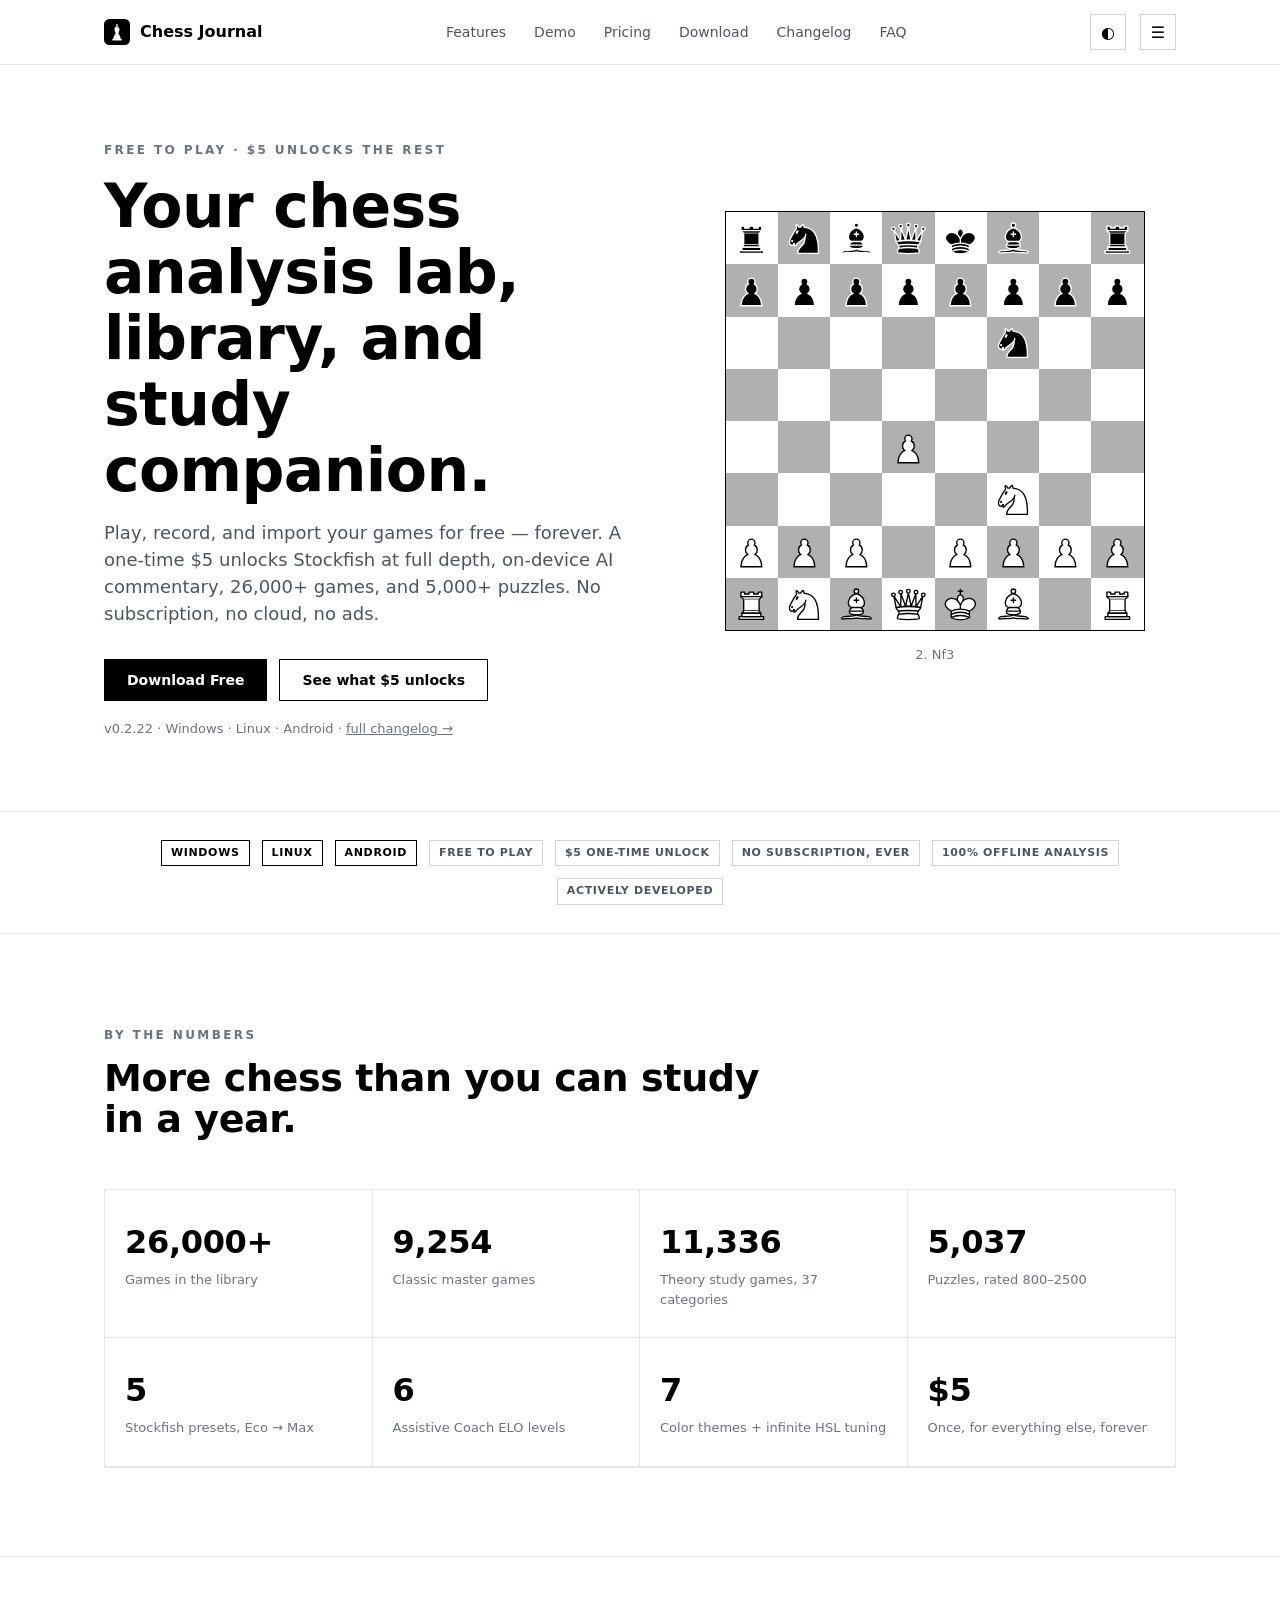
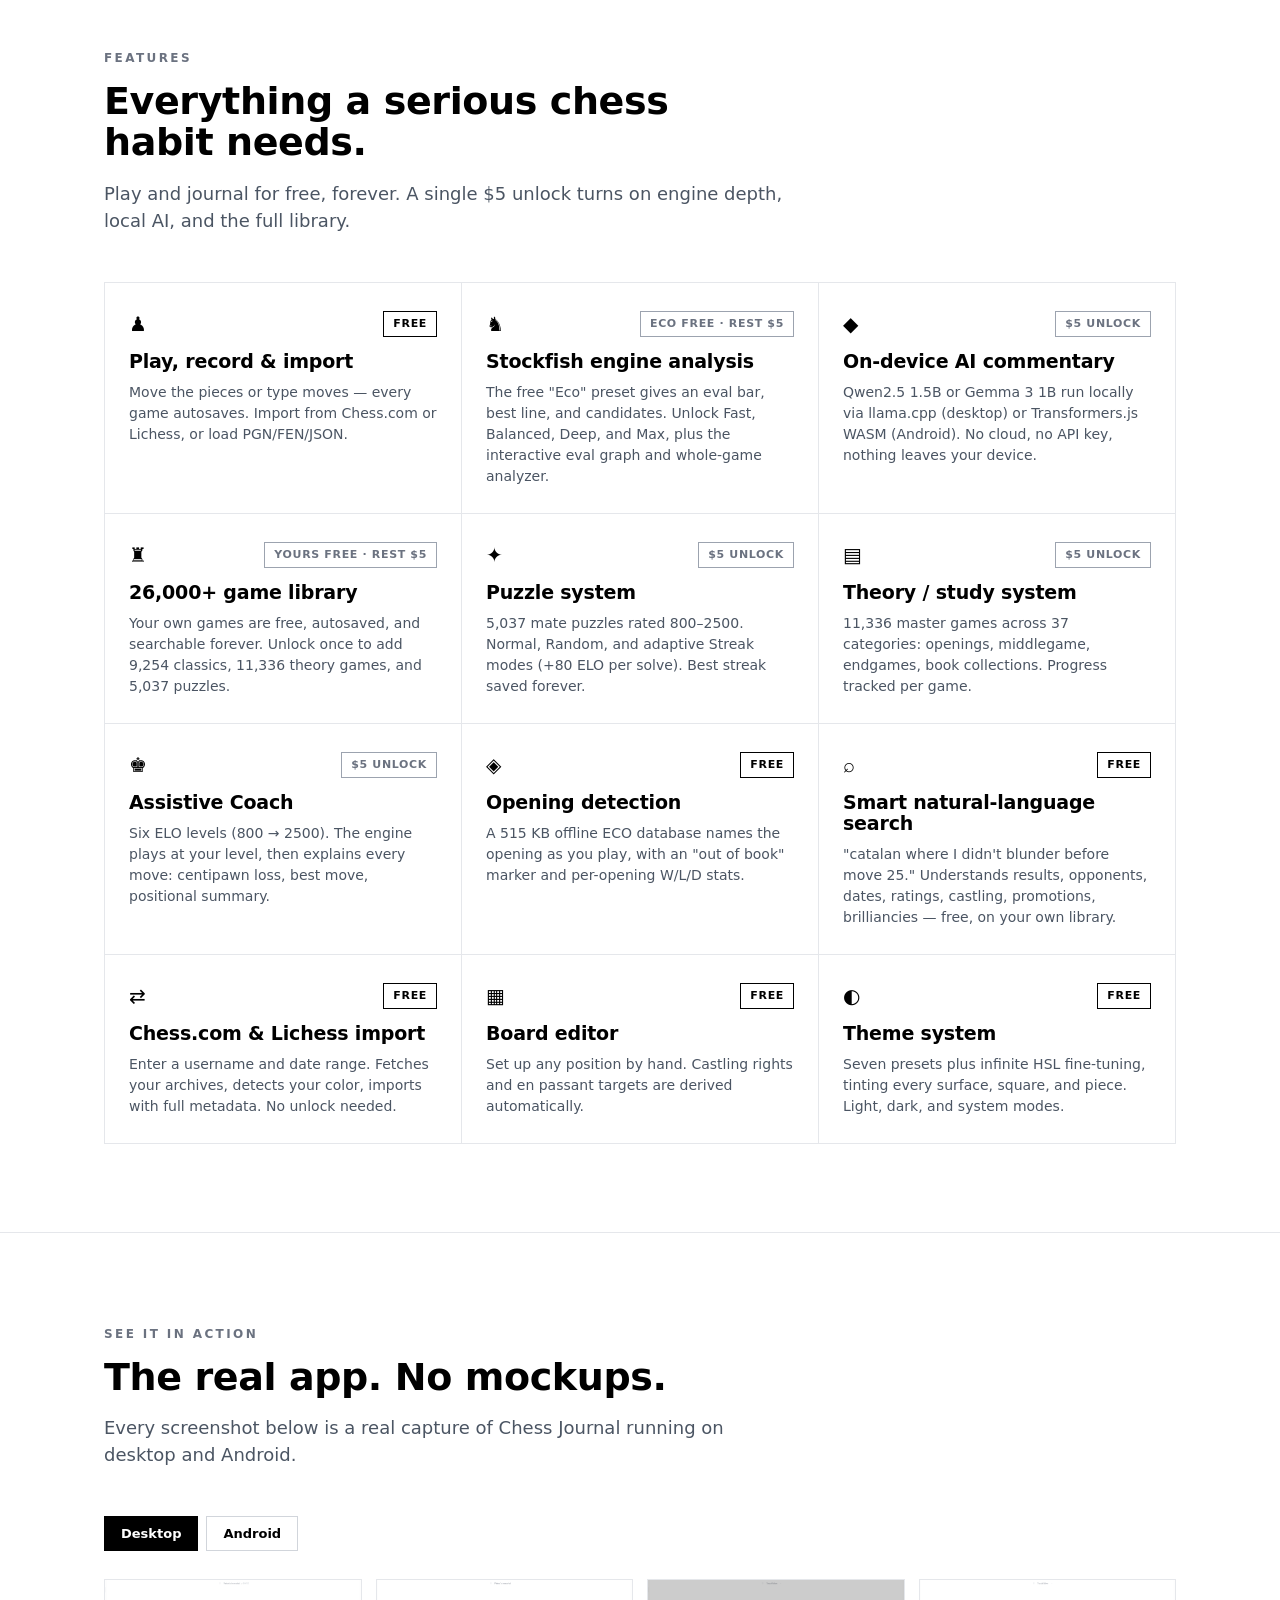
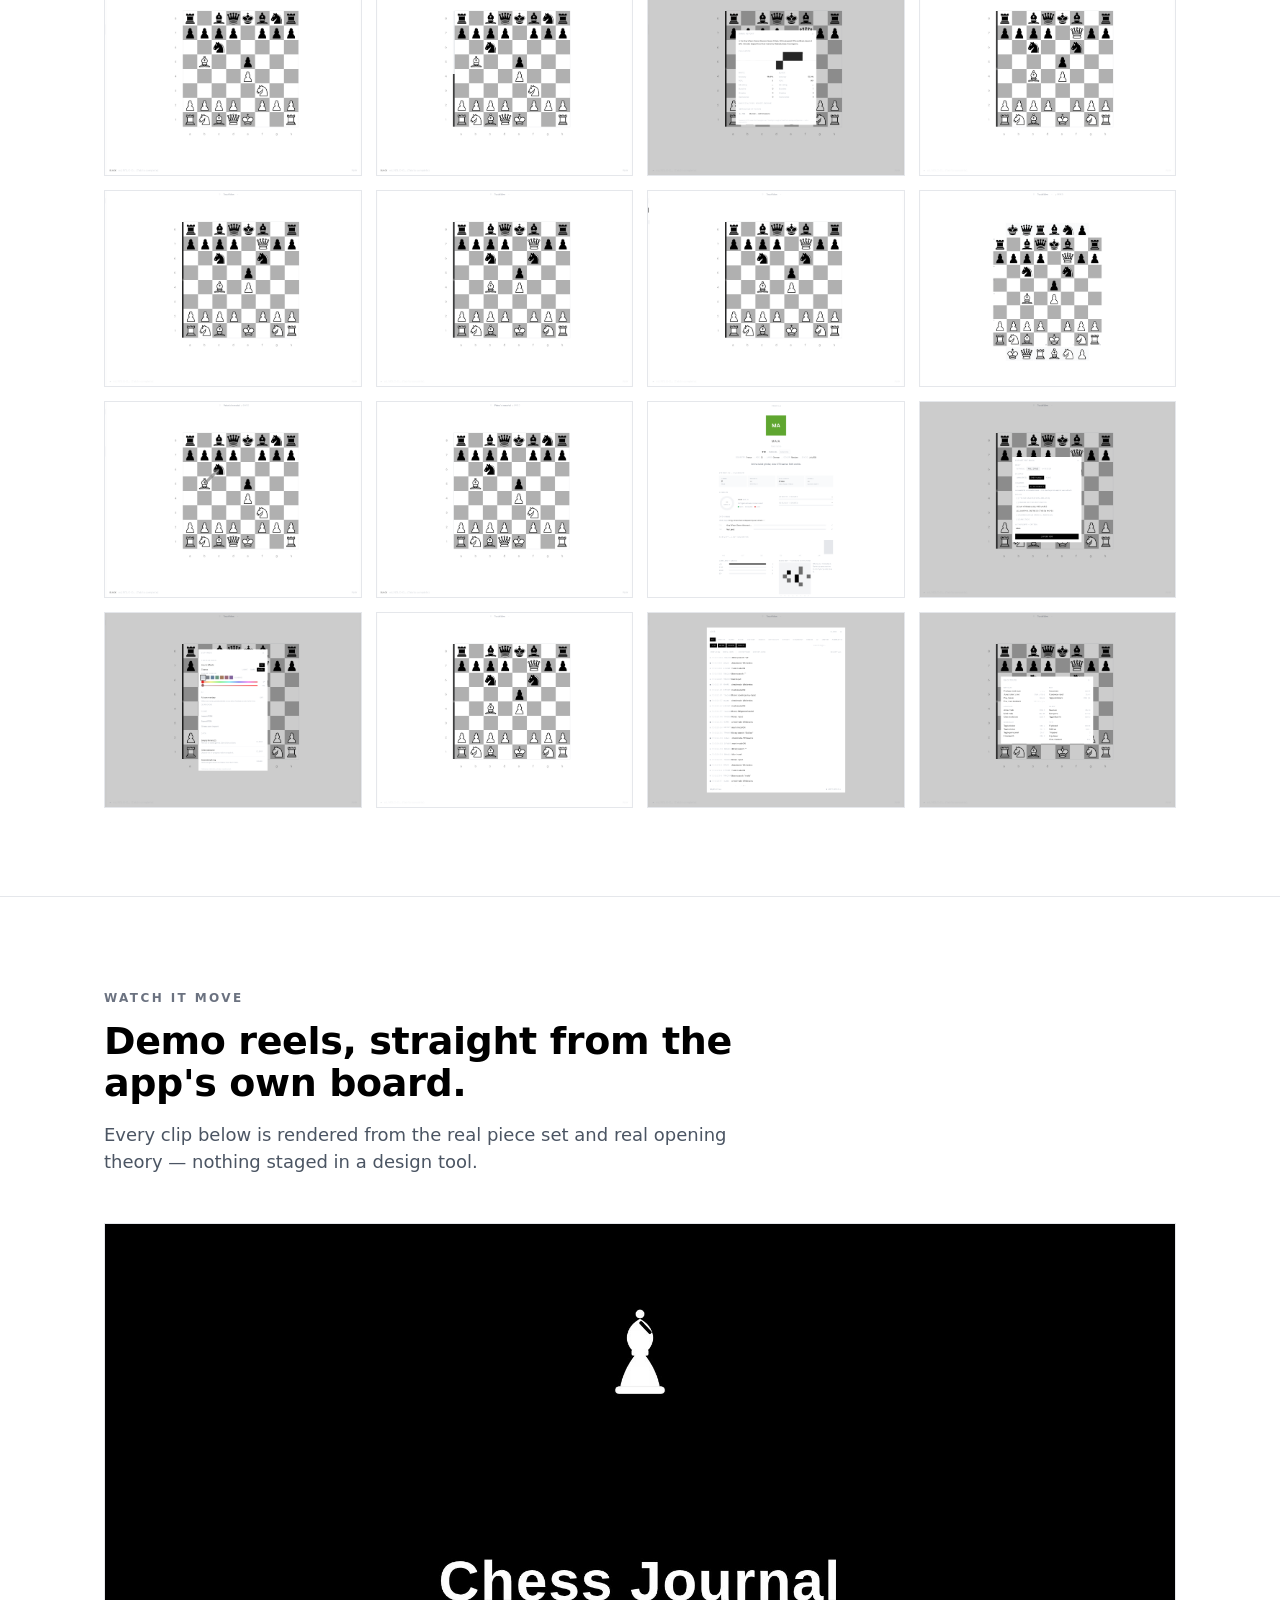
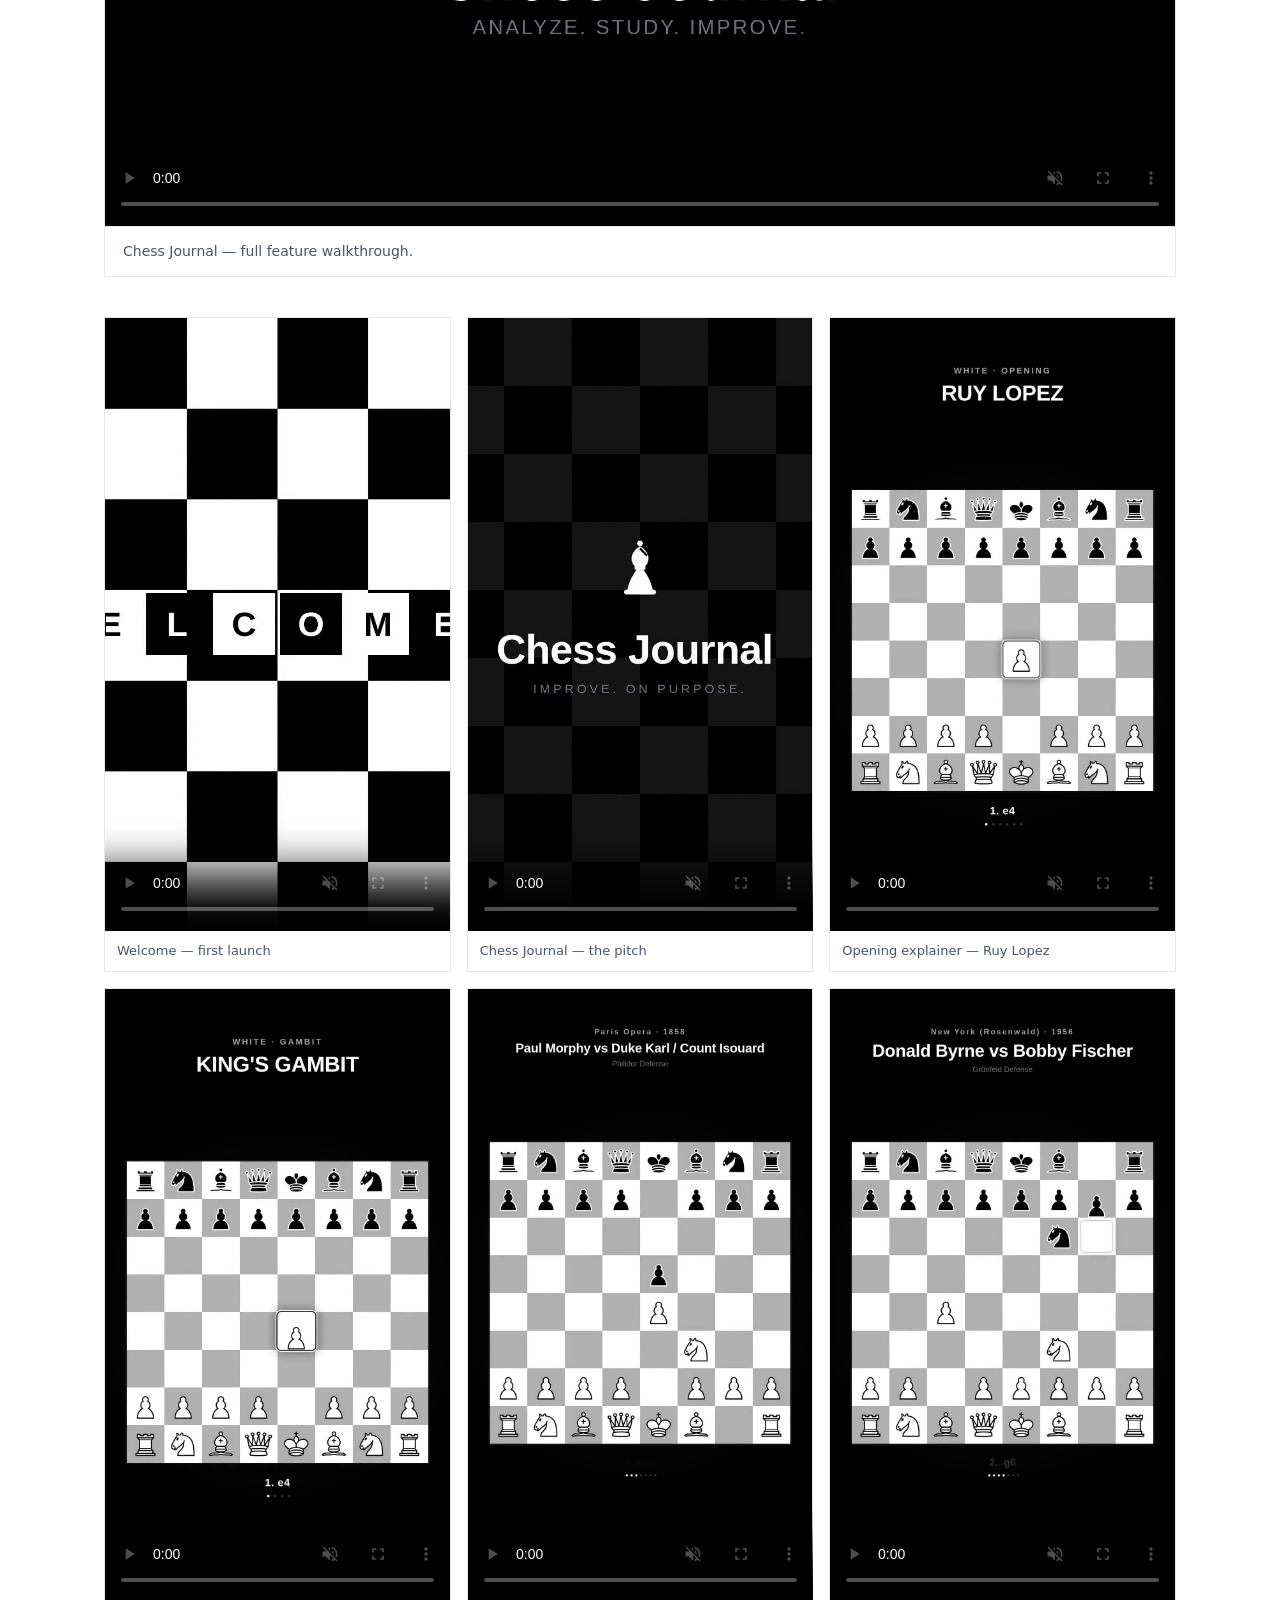
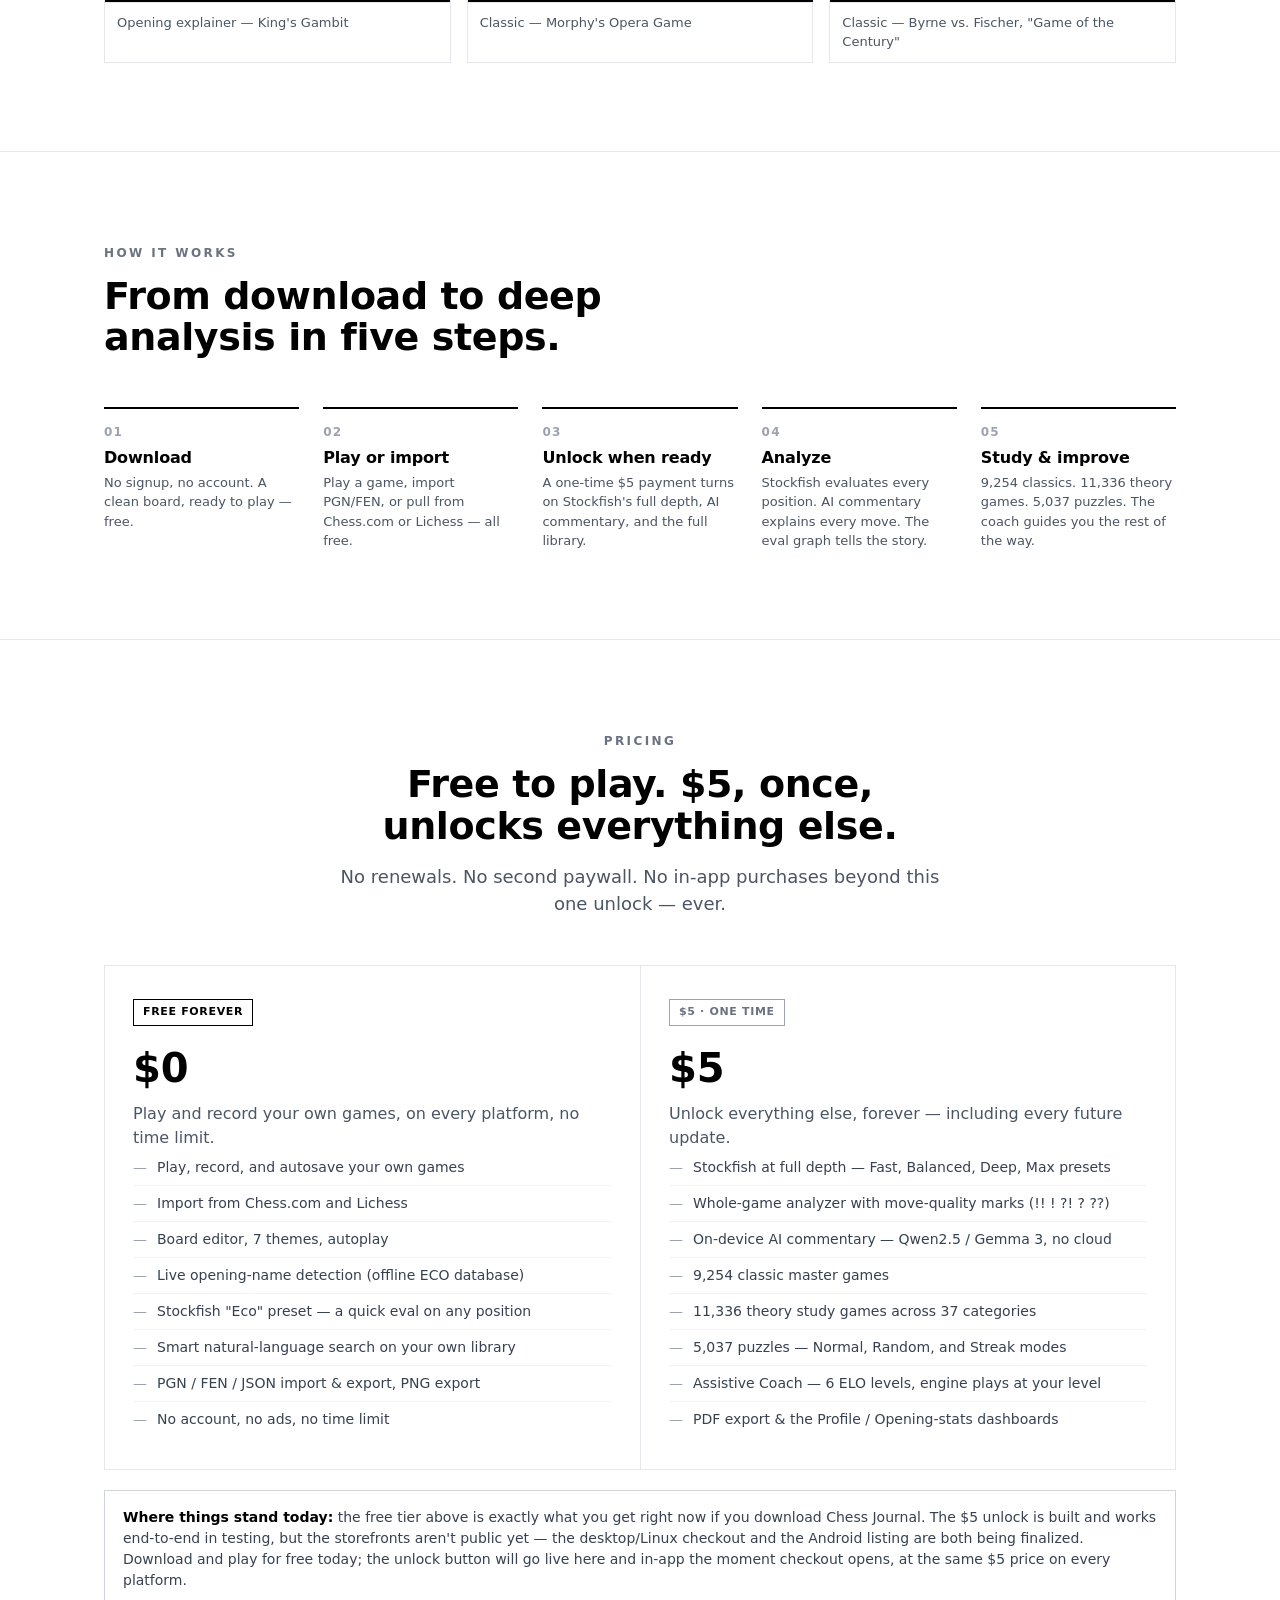
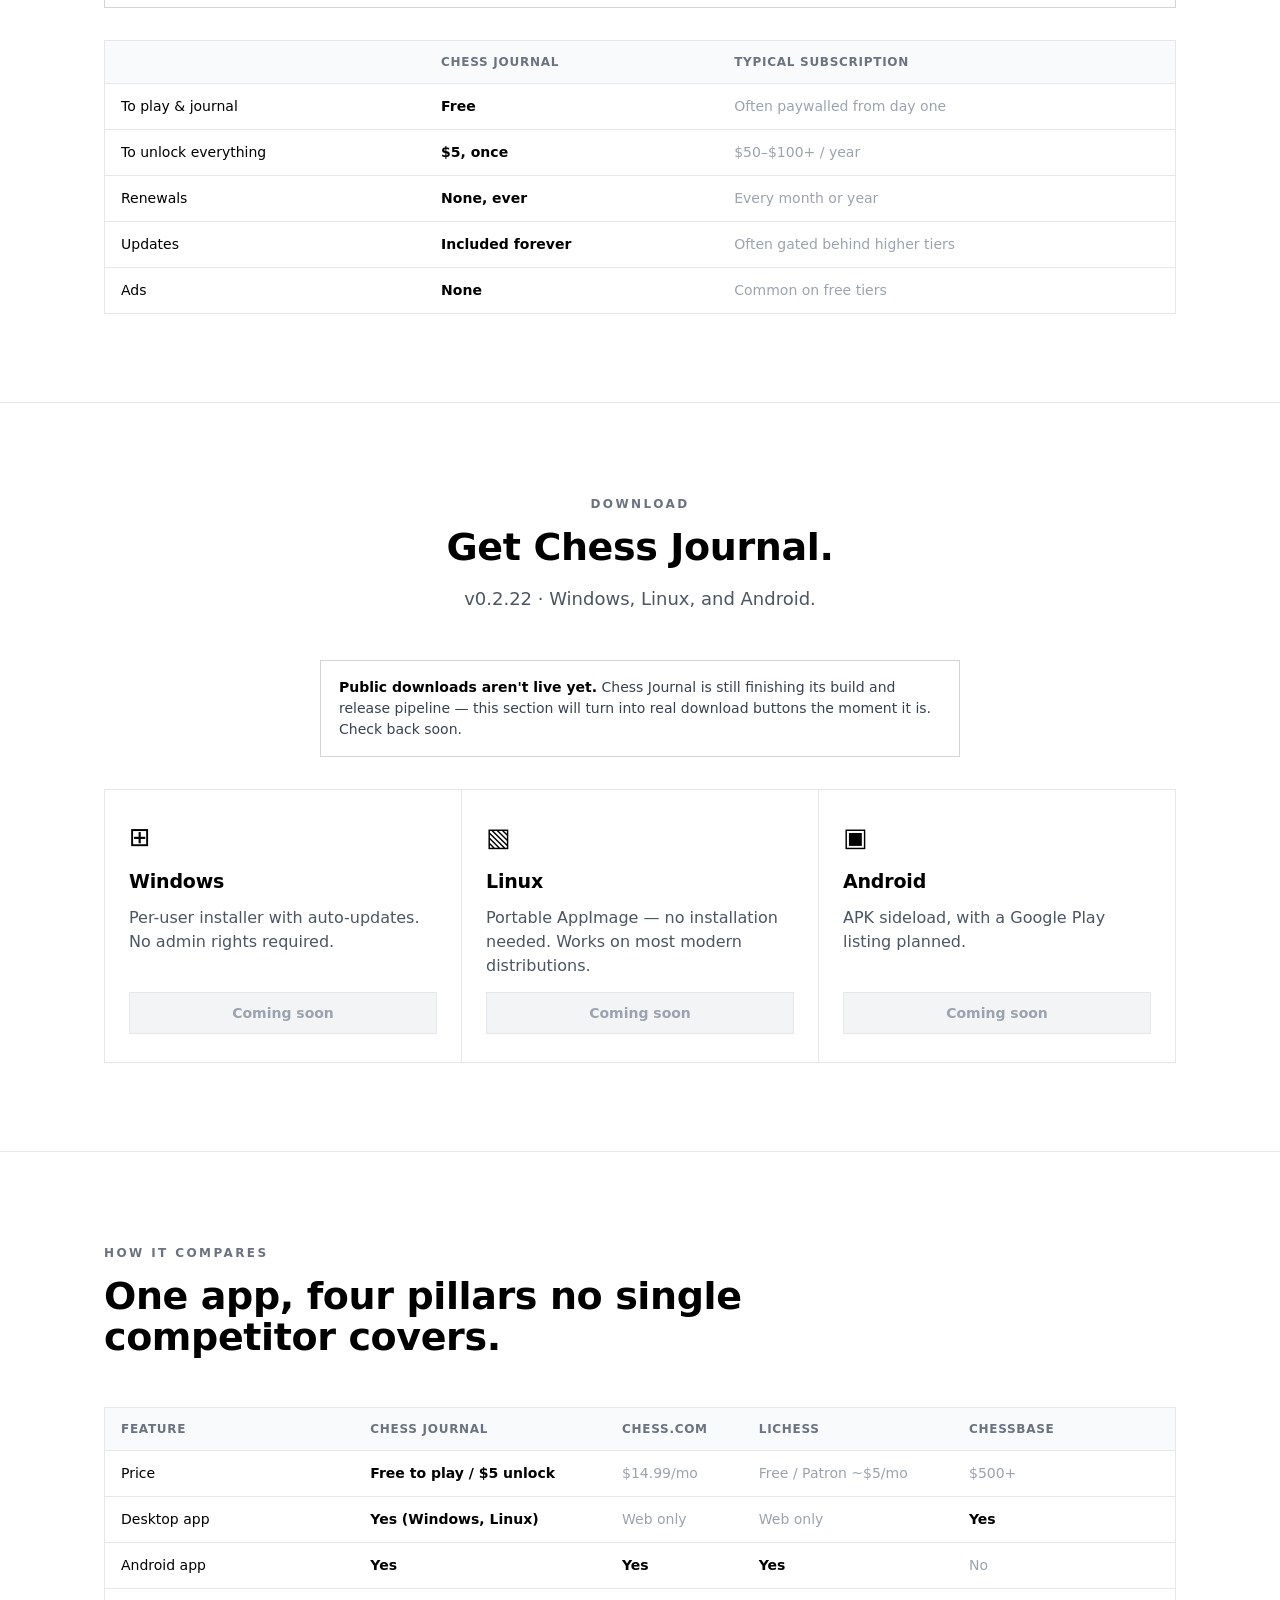
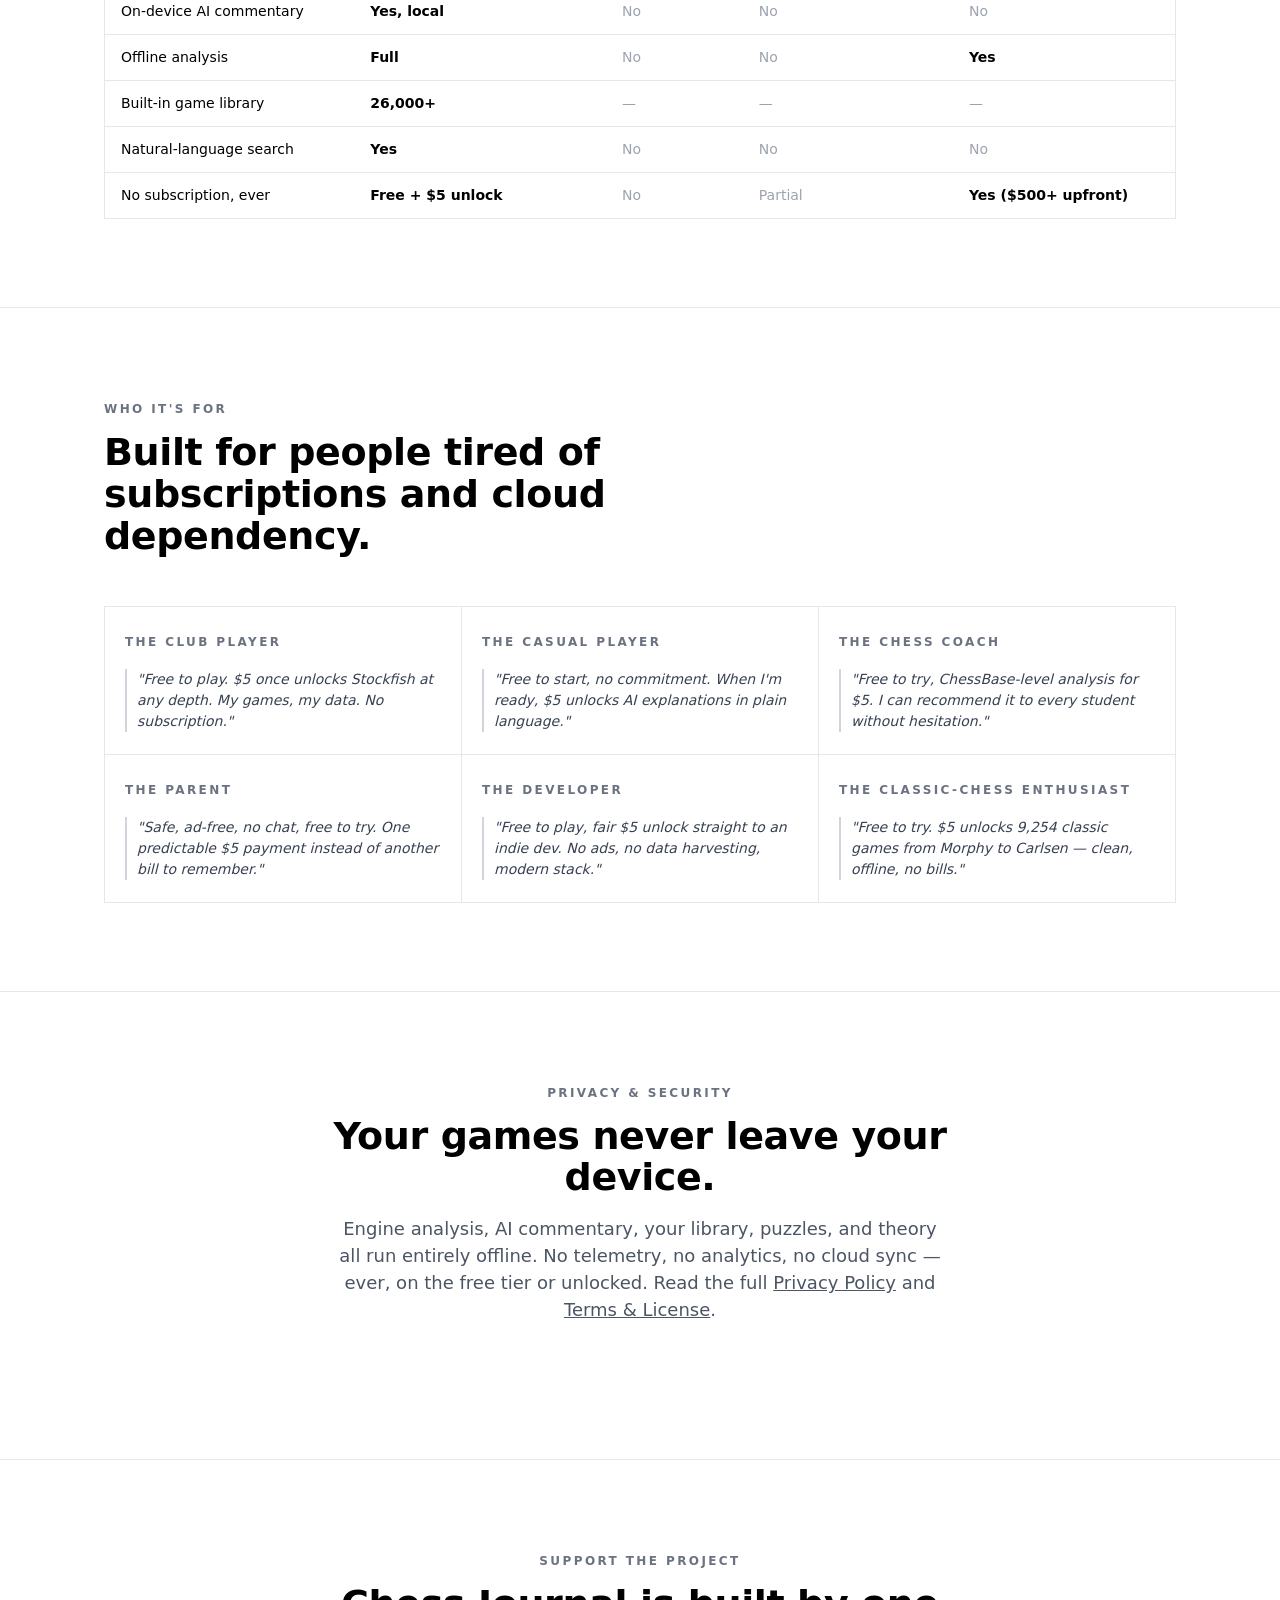
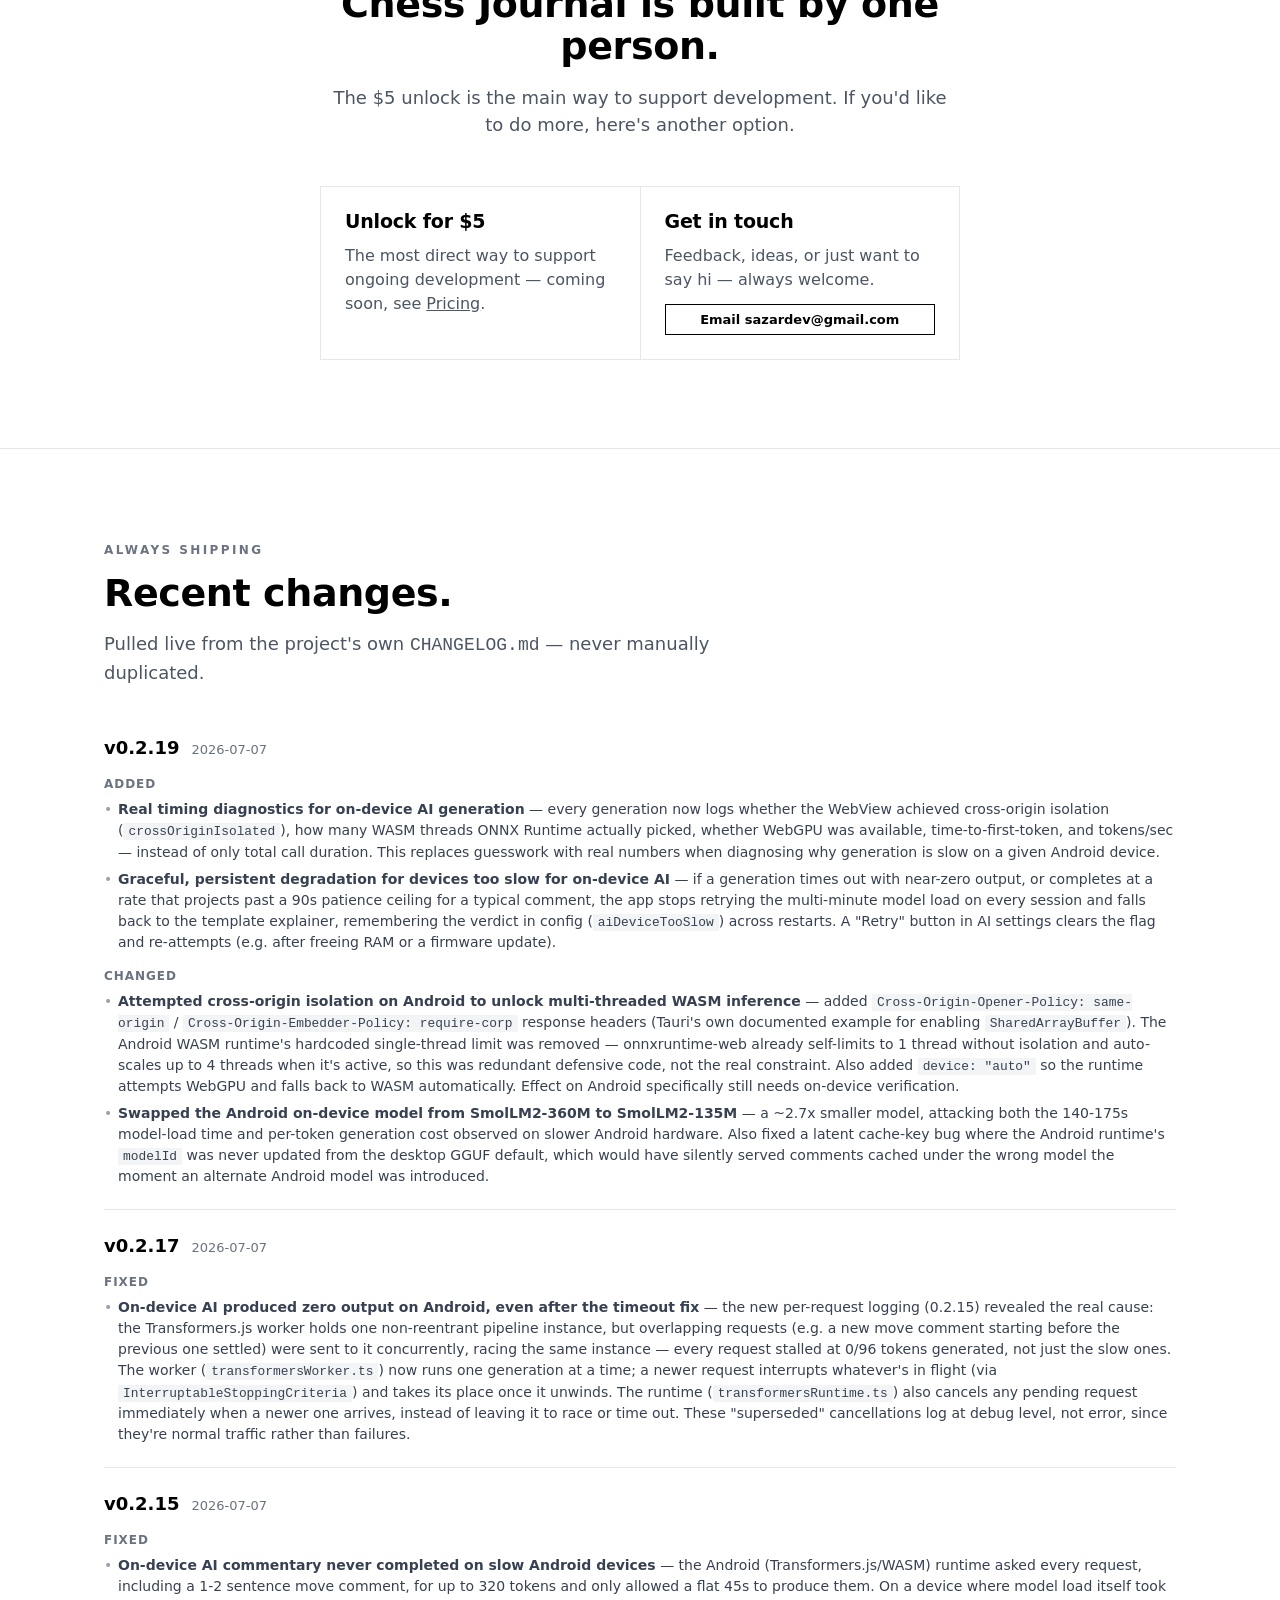
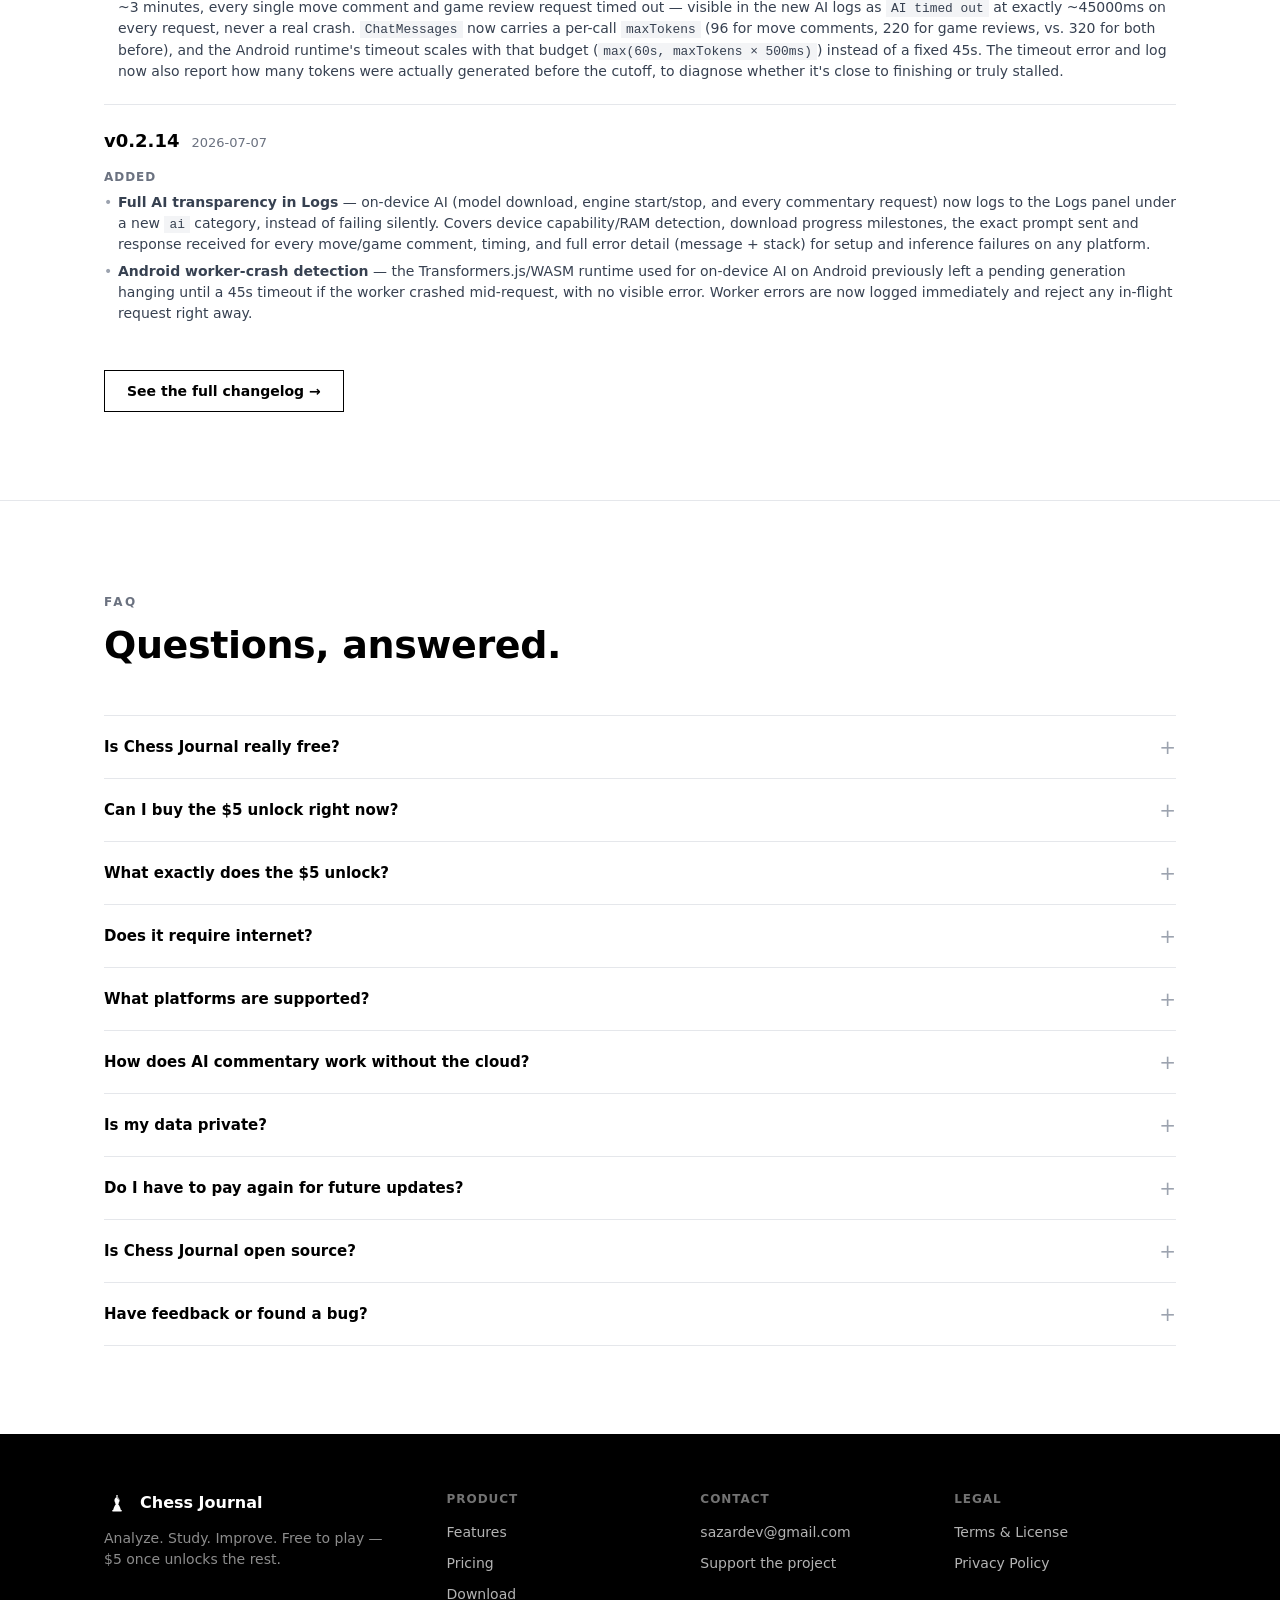
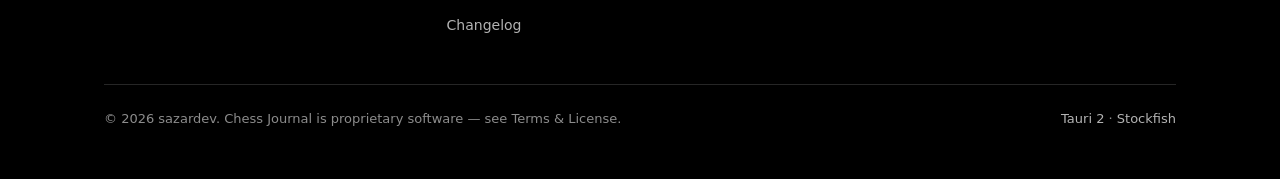
==== commit 8350fb3b: "Publish Chess Journal site from sazardev/chess-journal@018fe24" ====
--- a/index.html
+++ b/index.html
@@ -6,7 +6,7 @@
 <title>Chess Journal — your chess analysis lab, library, and study companion</title>
 <meta name="description" content="Chess Journal is free to play on Windows, Linux, and Android — record and import your games, then unlock Stockfish at full depth, on-device AI commentary, 26,000+ games, and 5,000+ puzzles for a one-time $5, no subscription, ever." />
 <meta name="keywords" content="chess app, free chess app, chess analysis, stockfish, chess study, chess puzzles, chess database, chess engine, offline chess, freemium chess app, no subscription chess app, local ai chess" />
-<link rel="canonical" href="https://sazardev.github.io/chess-journal/" />
+<link rel="canonical" href="https://sazardev.github.io/chess-journal-site/" />
 <link rel="icon" type="image/svg+xml" href="./assets/img/brand/favicon.svg" />
 <link rel="apple-touch-icon" href="./assets/img/brand/apple-touch-icon.png" />
 <meta name="theme-color" content="#ffffff" media="(prefers-color-scheme: light)" />
@@ -16,11 +16,11 @@
 <meta property="og:site_name" content="Chess Journal" />
 <meta property="og:title" content="Chess Journal — your chess analysis lab, library, and study companion" />
 <meta property="og:description" content="Free to play on Windows, Linux, and Android. A one-time $5 unlocks Stockfish at full depth, on-device AI commentary, 26,000+ games, and 5,000+ puzzles. No subscription, ever." />
-<meta property="og:image" content="https://sazardev.github.io/chess-journal/assets/img/brand/og-image.png" />
+<meta property="og:image" content="https://sazardev.github.io/chess-journal-site/assets/img/brand/og-image.png" />
 <meta name="twitter:card" content="summary_large_image" />
 <meta name="twitter:title" content="Chess Journal — your chess analysis lab, library, and study companion" />
 <meta name="twitter:description" content="Free to play on Windows, Linux, and Android. A one-time $5 unlocks Stockfish, local AI commentary, 26,000+ games, and 5,000+ puzzles." />
-<meta name="twitter:image" content="https://sazardev.github.io/chess-journal/assets/img/brand/og-image.png" />
+<meta name="twitter:image" content="https://sazardev.github.io/chess-journal-site/assets/img/brand/og-image.png" />
 
 <link href="https://api.fontshare.com/v2/css?f[]=general-sans@400,500,600,700&display=swap" rel="stylesheet" />
 <link rel="stylesheet" href="./assets/css/style.css" />
@@ -33,7 +33,7 @@
   "applicationCategory": "GameApplication",
   "operatingSystem": "Windows, Linux, Android",
   "description": "Free-to-play chess analysis lab, game library, and study companion. A one-time $5 unlock adds Stockfish at full depth, on-device AI commentary, 26,000+ games, and 5,000+ puzzles.",
-  "url": "https://sazardev.github.io/chess-journal/",
+  "url": "https://sazardev.github.io/chess-journal-site/",
   "offers": [
     { "@type": "Offer", "price": "0", "priceCurrency": "USD", "description": "Free to play" },
     { "@type": "Offer", "price": "5", "priceCurrency": "USD", "description": "One-time unlock for all pro features" }
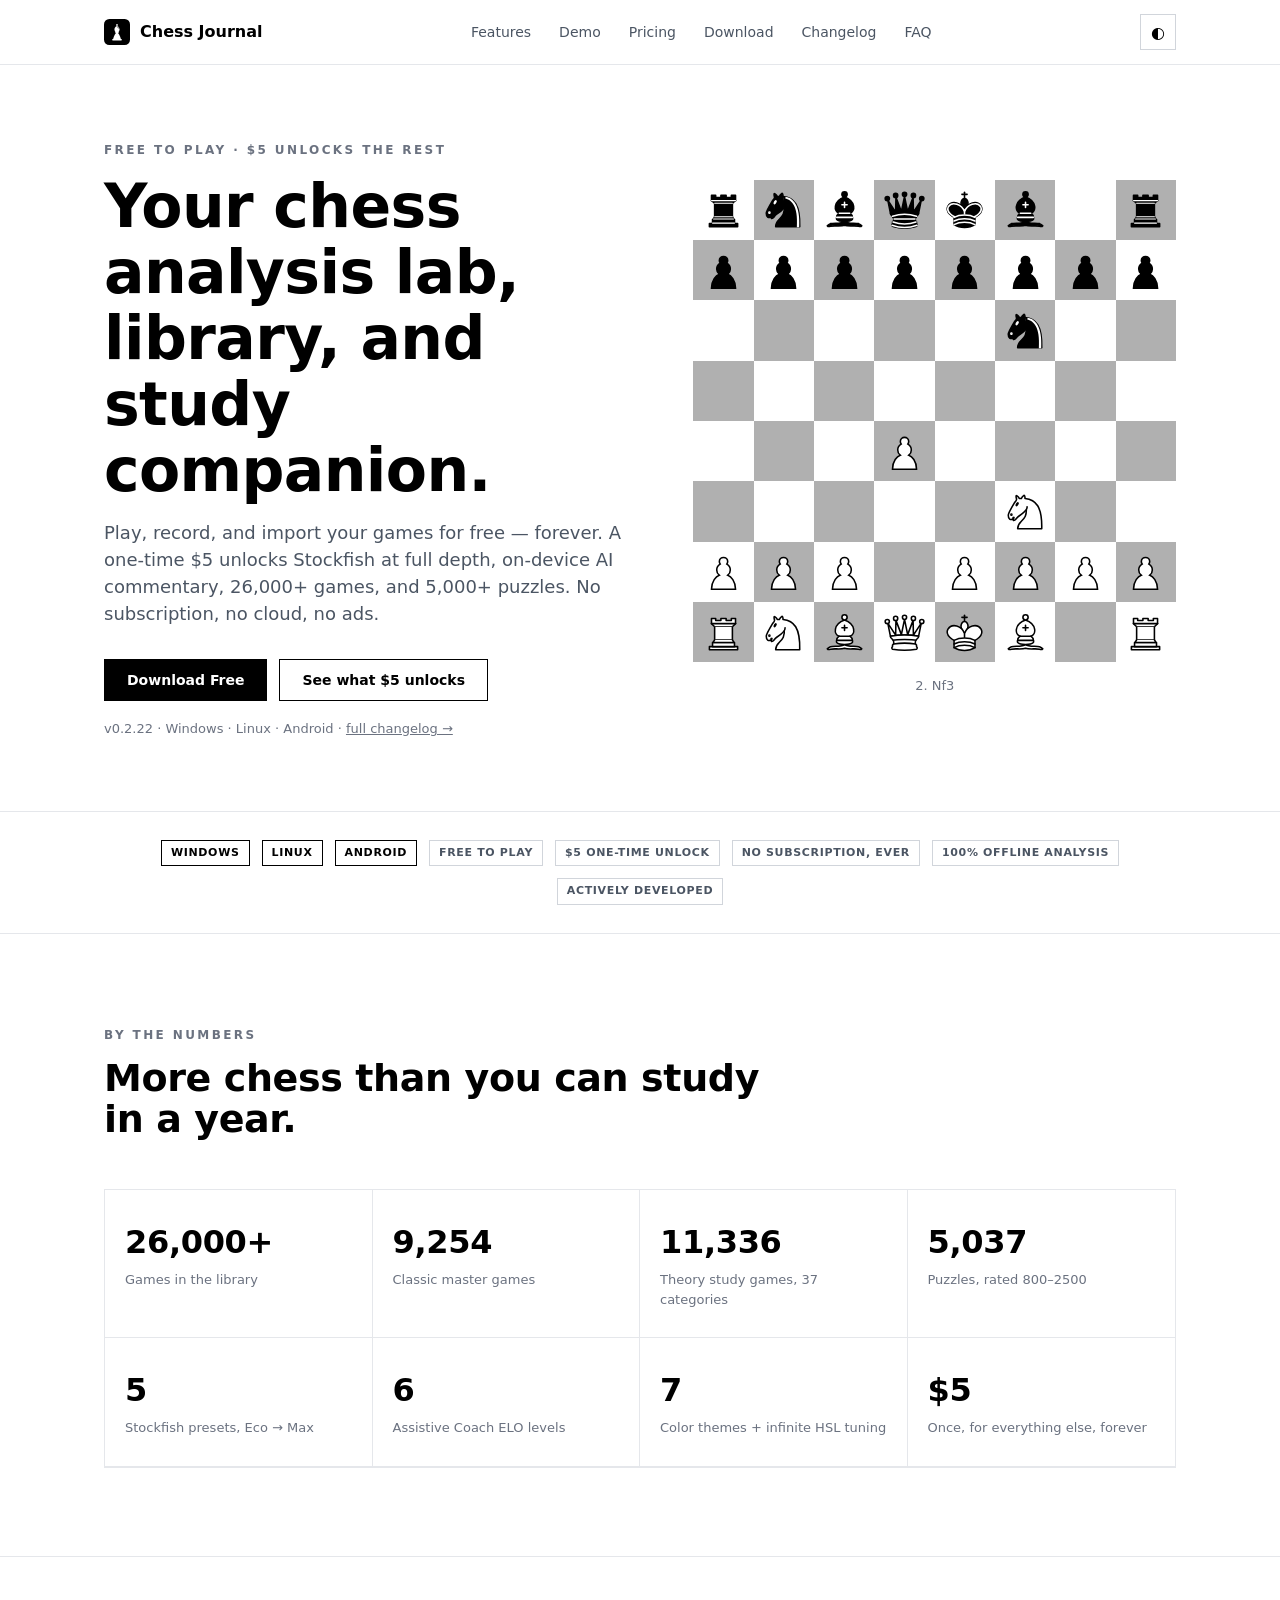
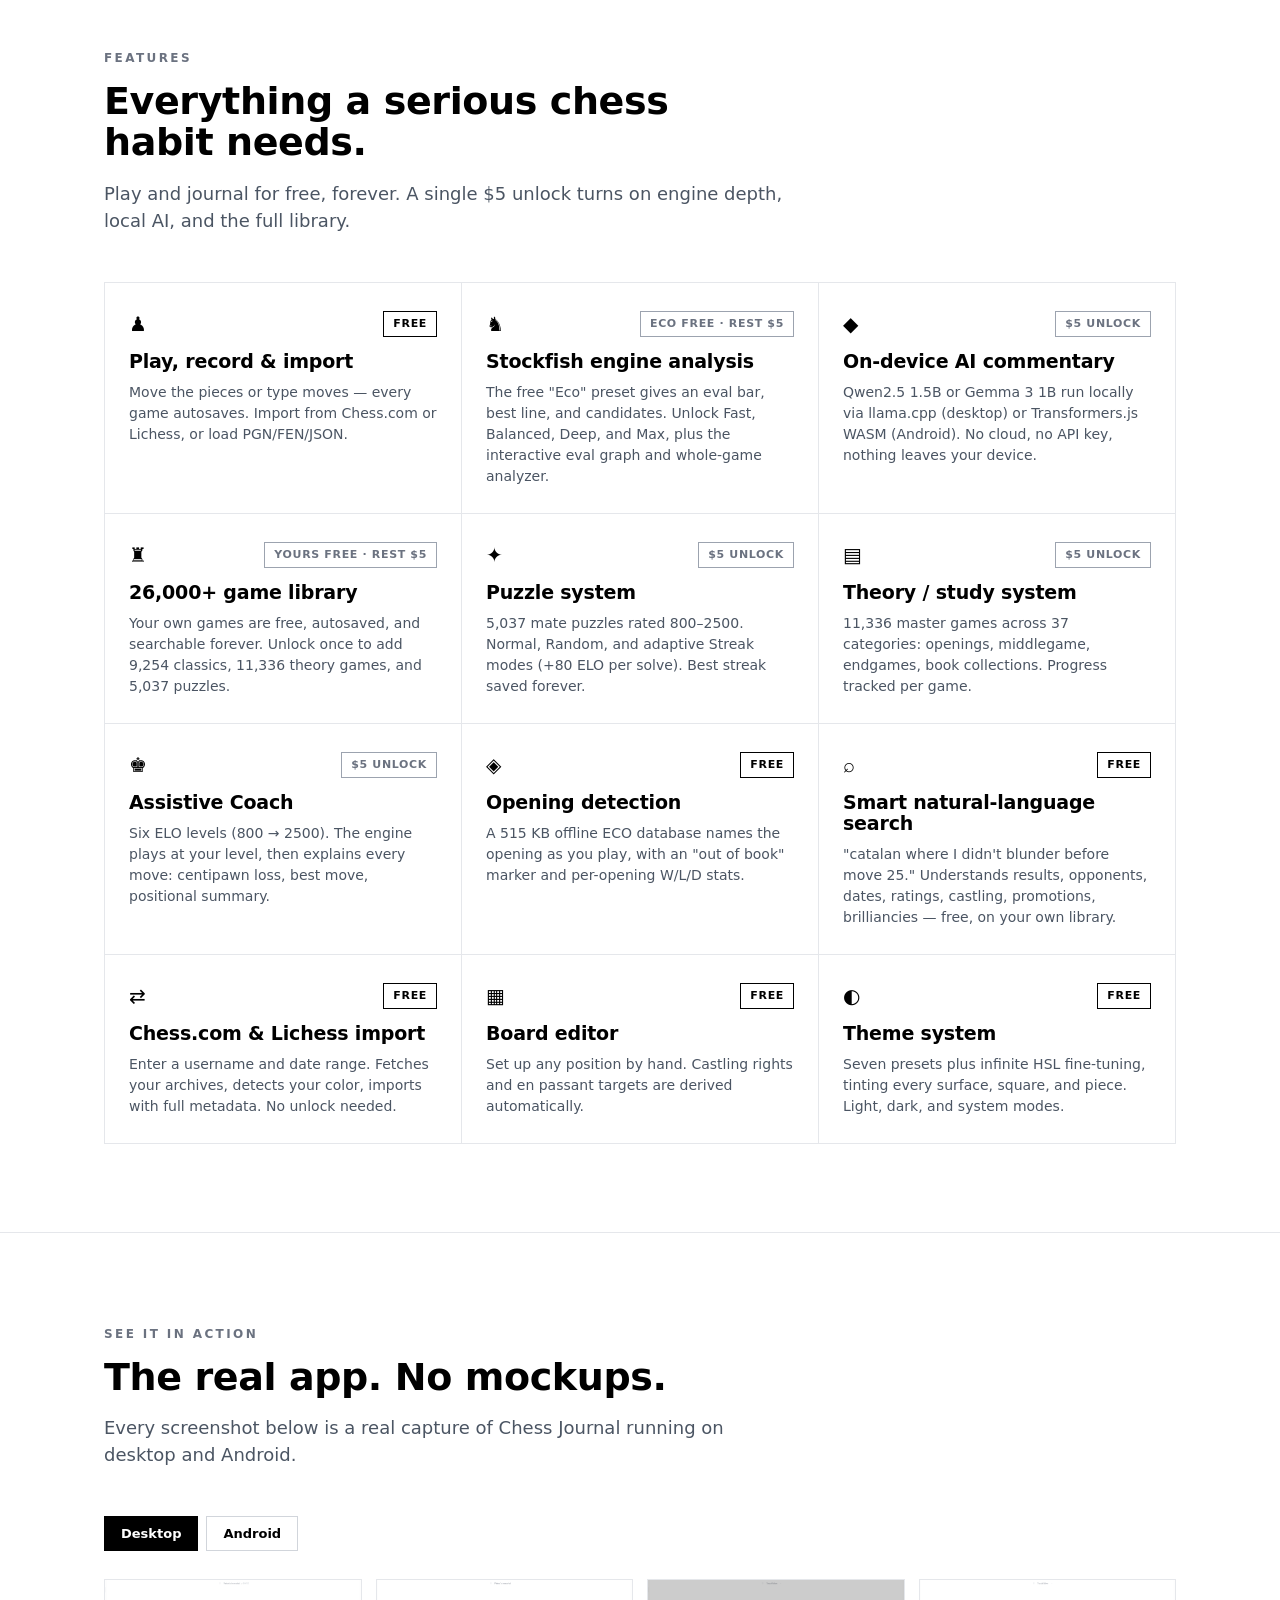
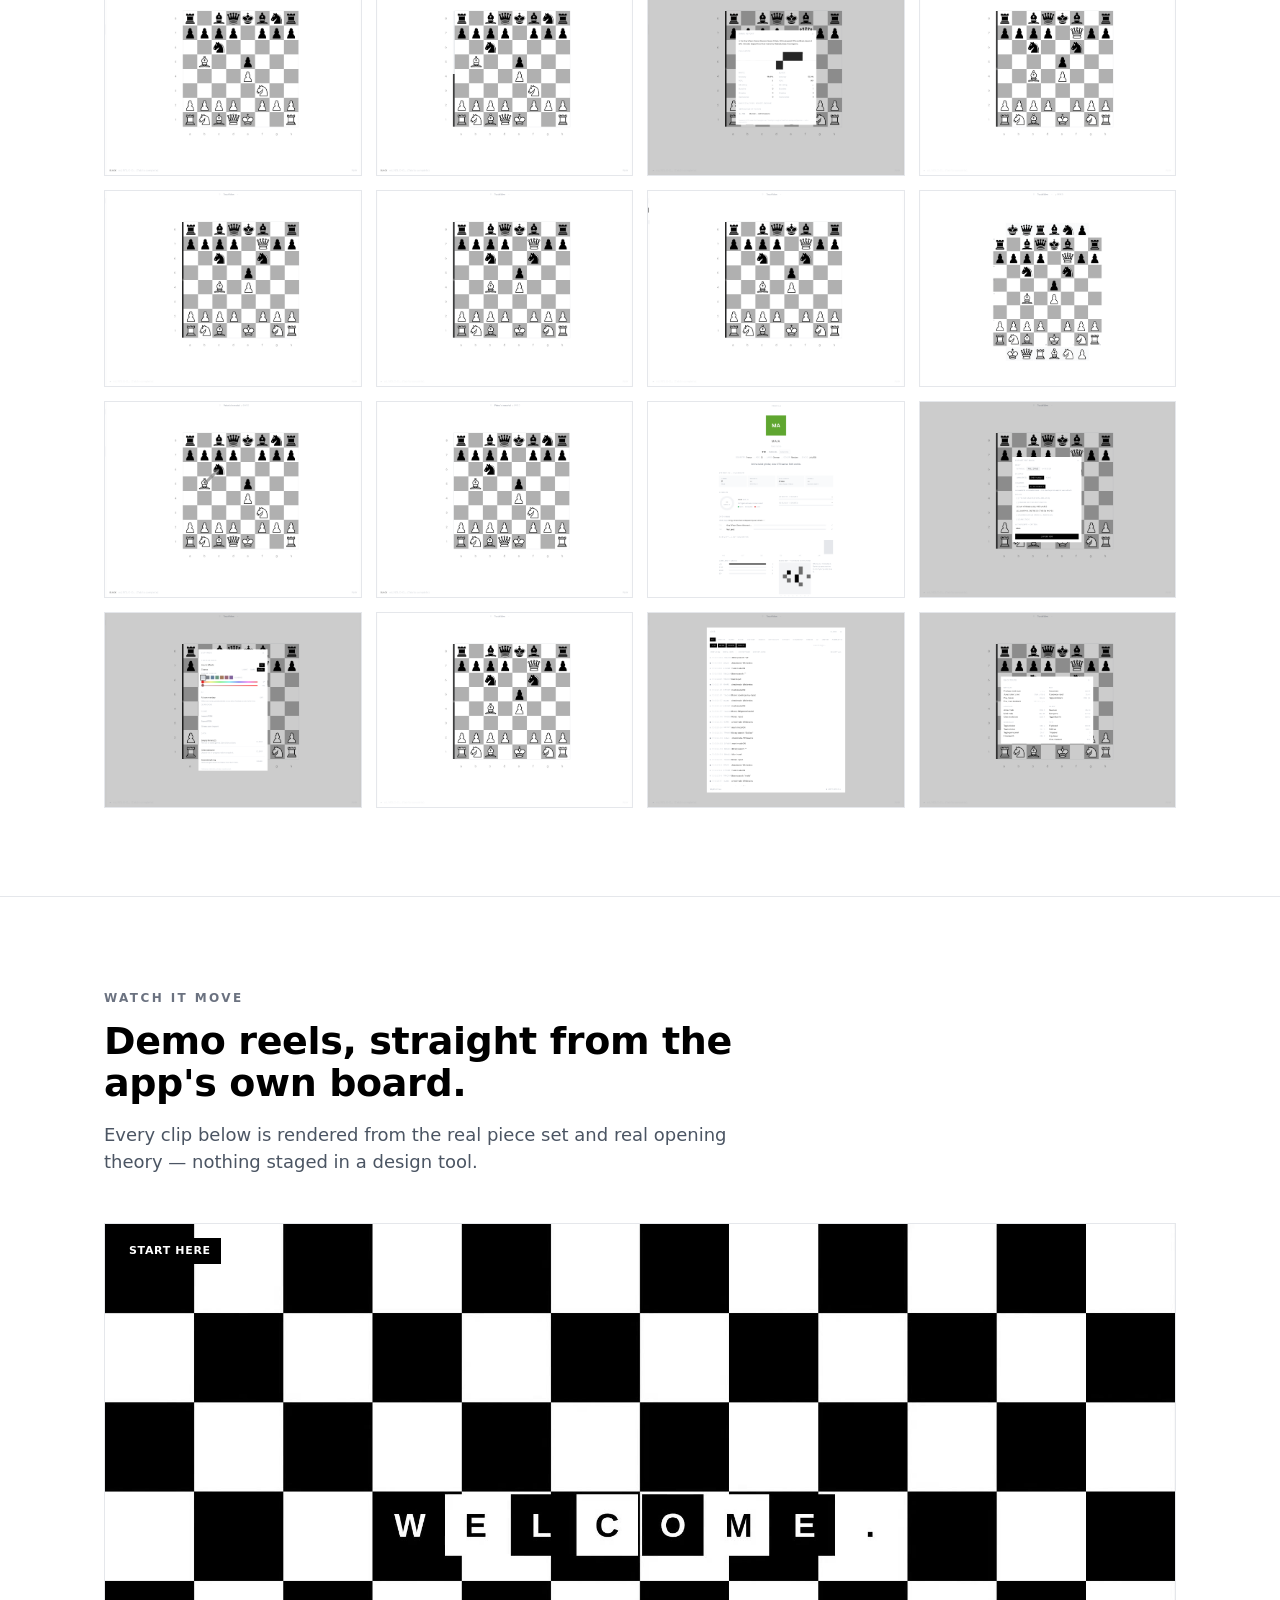
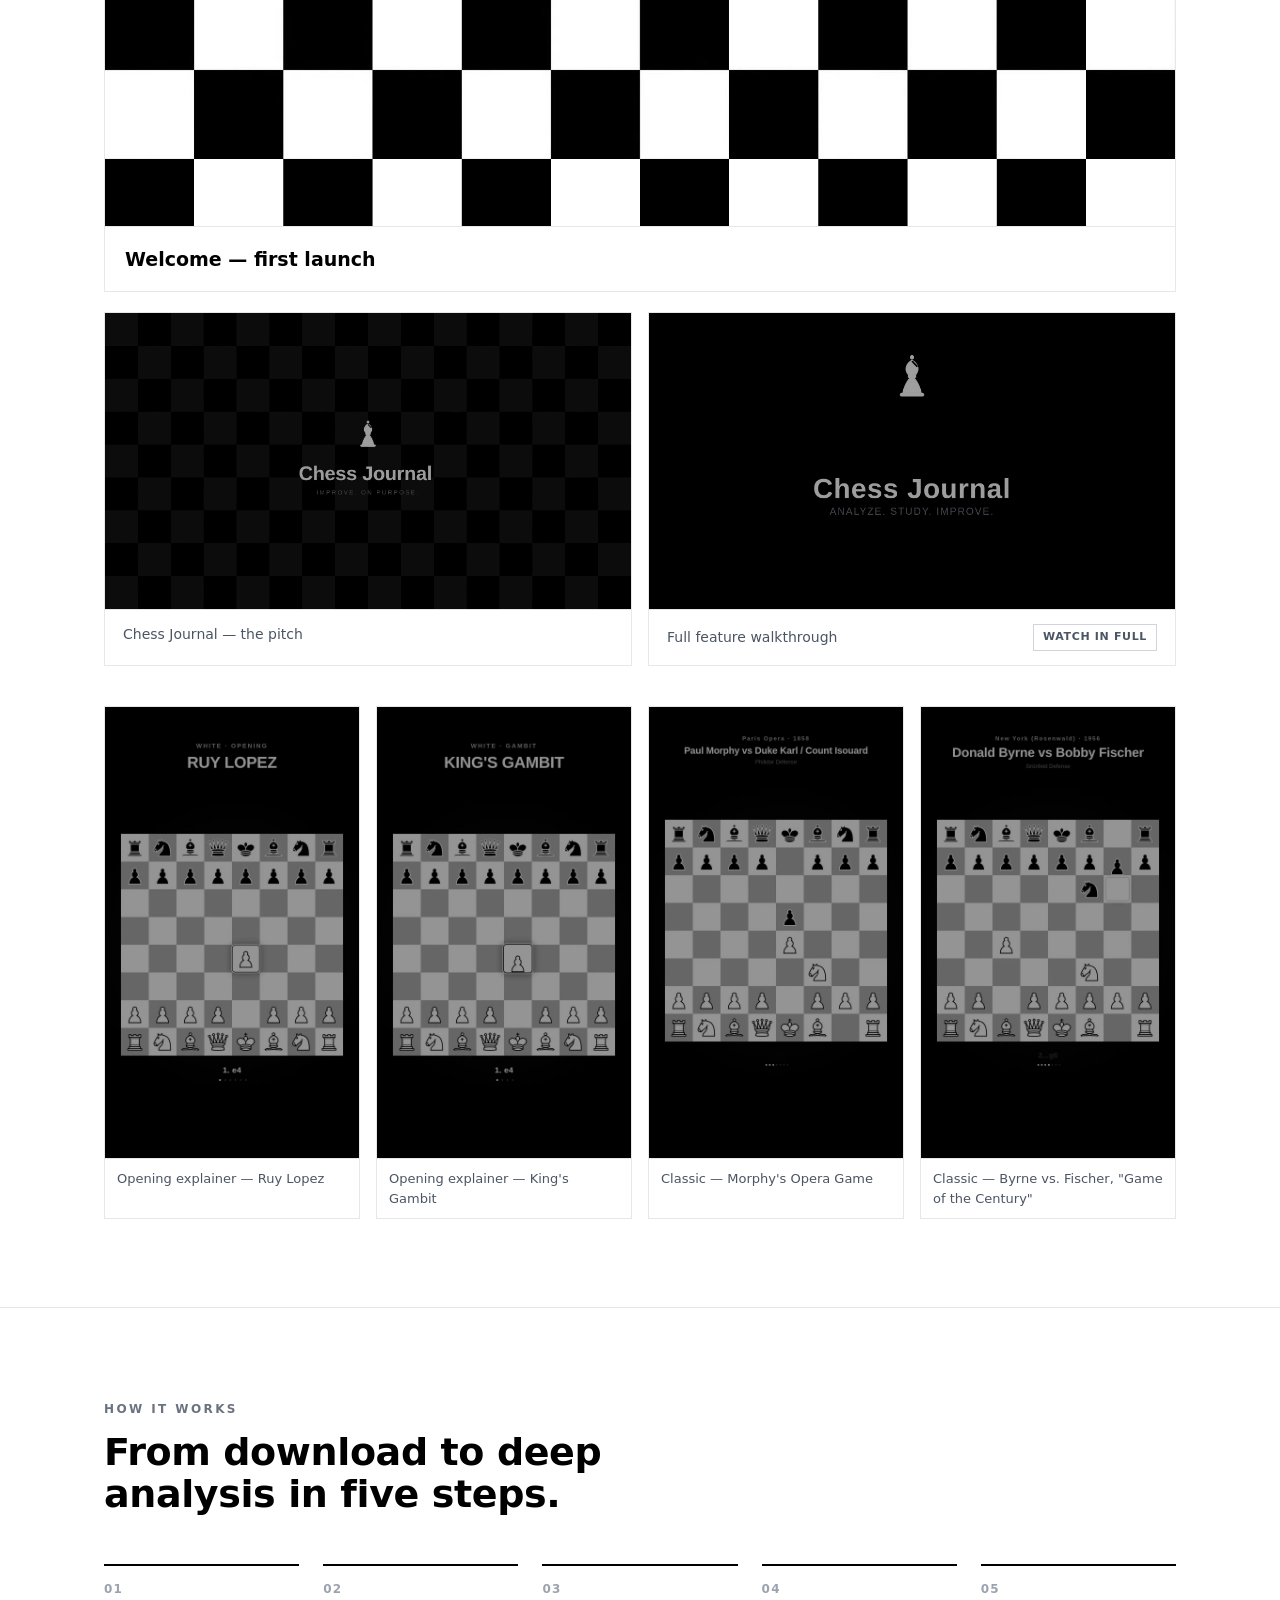
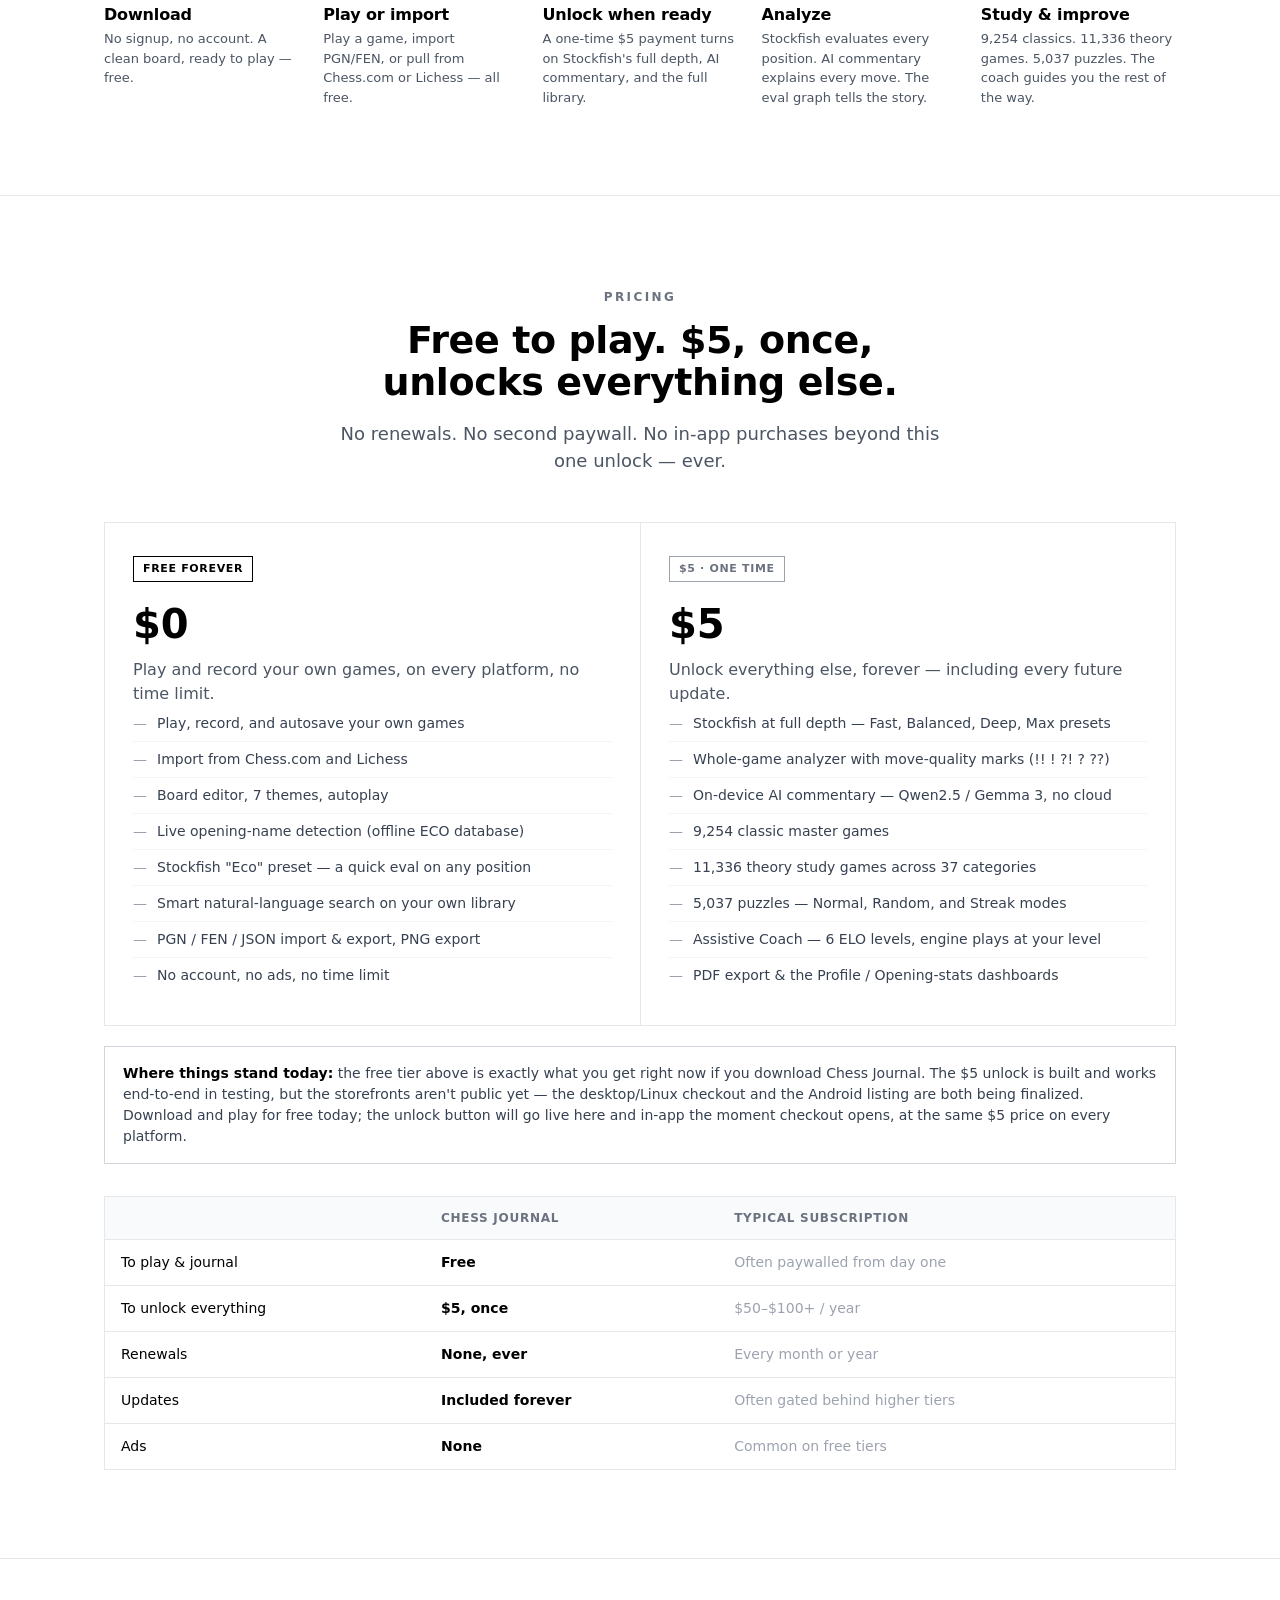
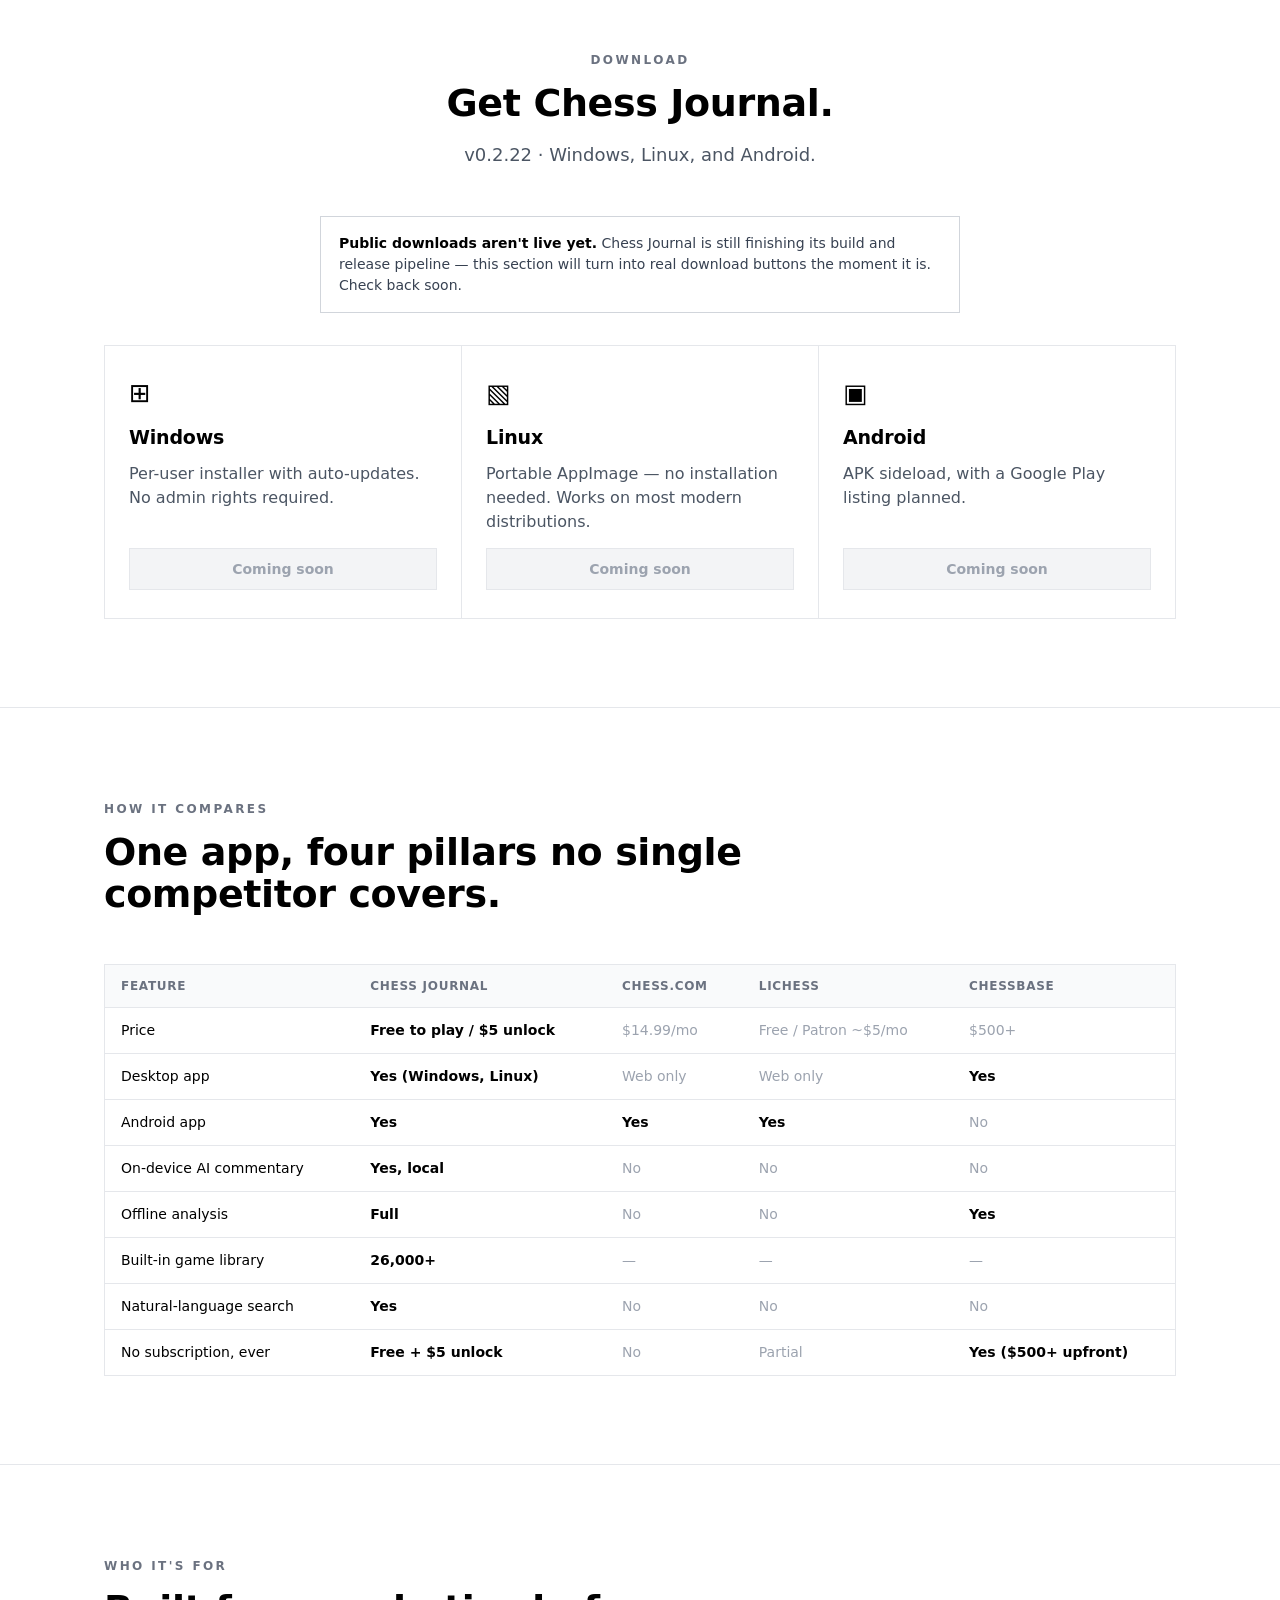
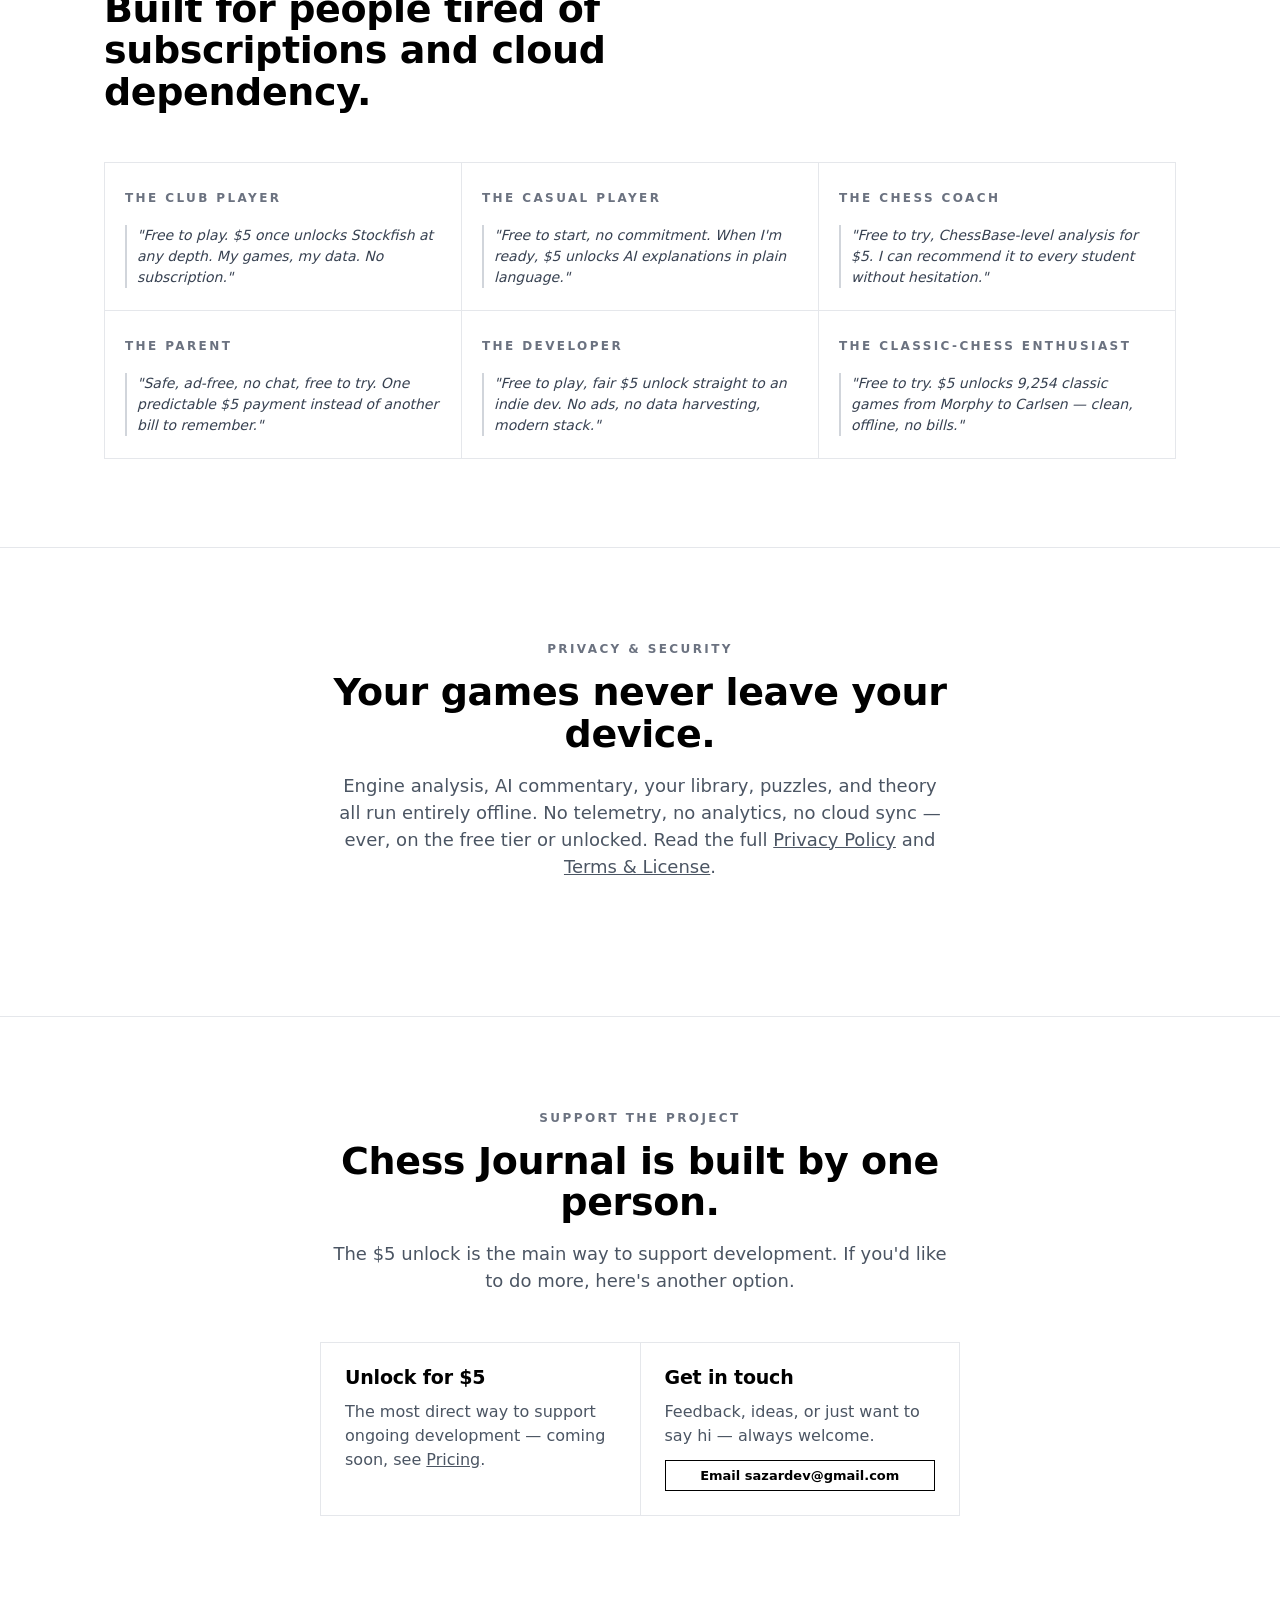
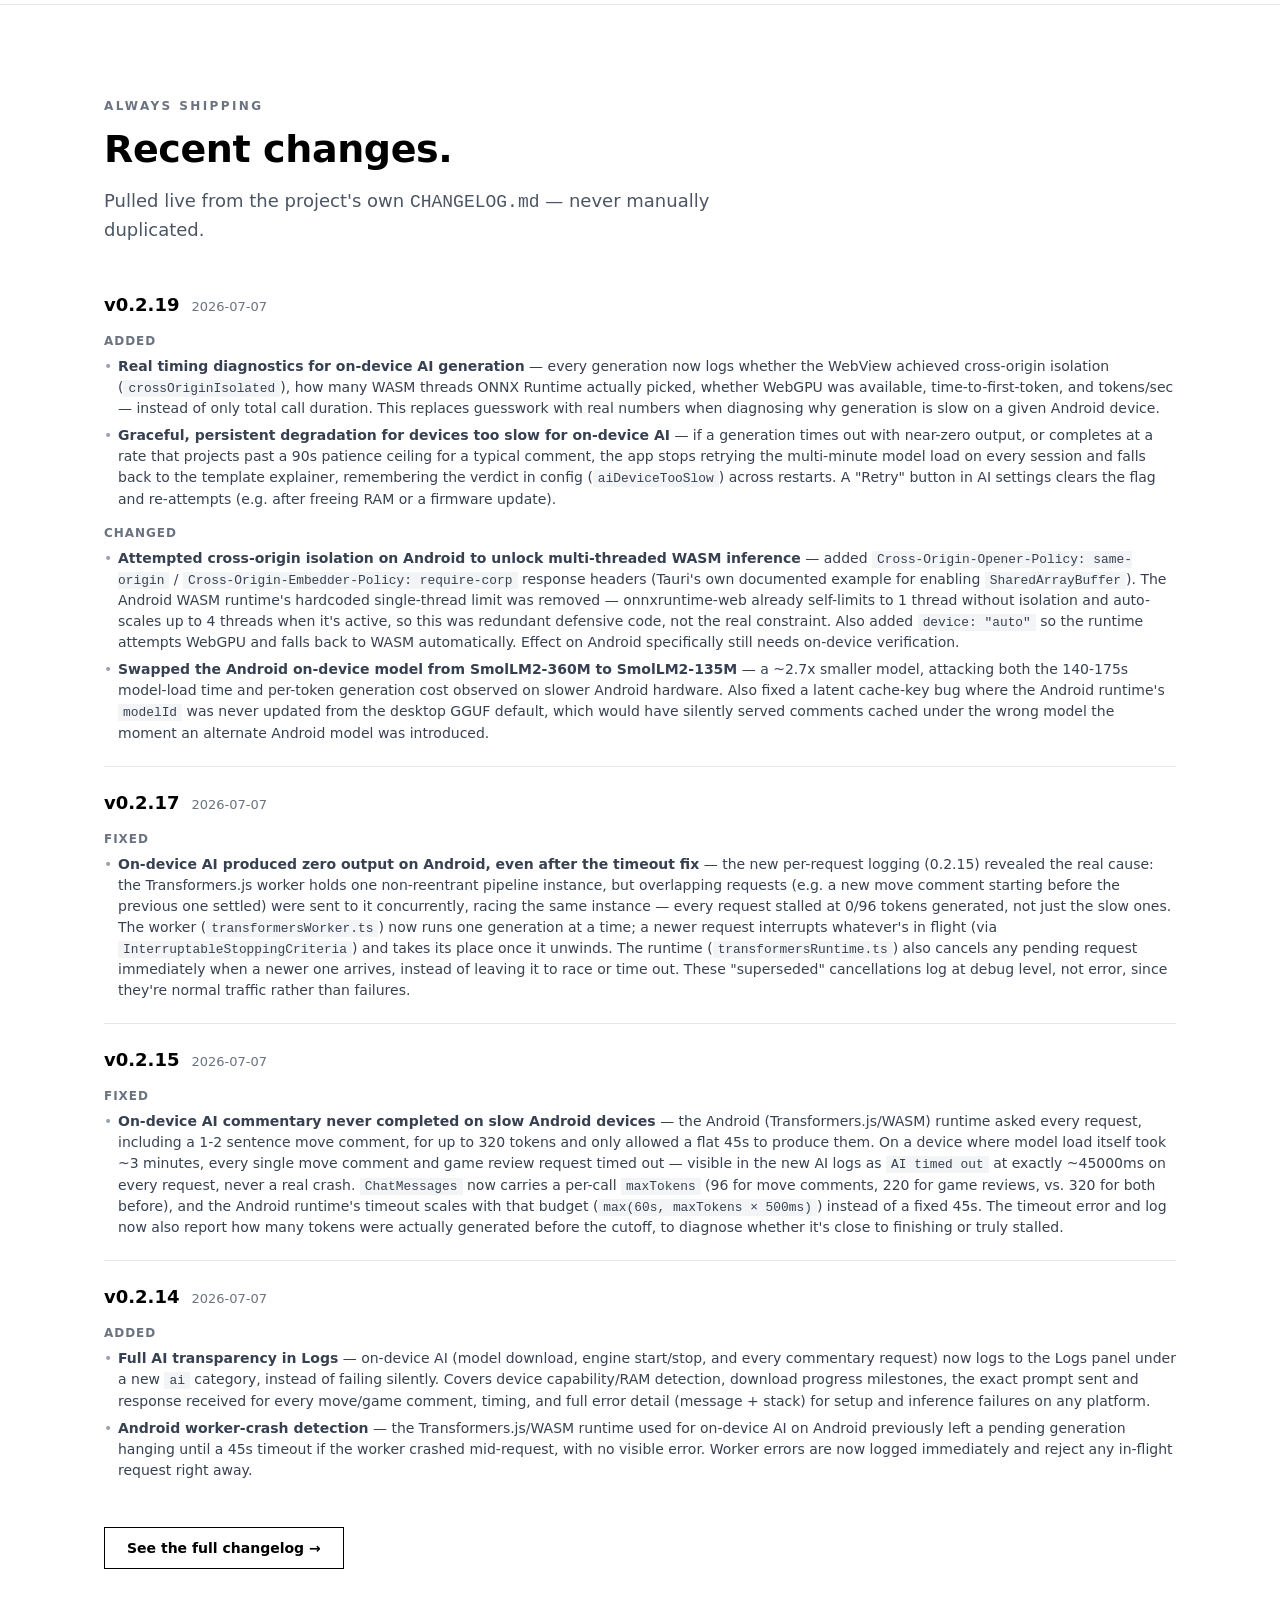
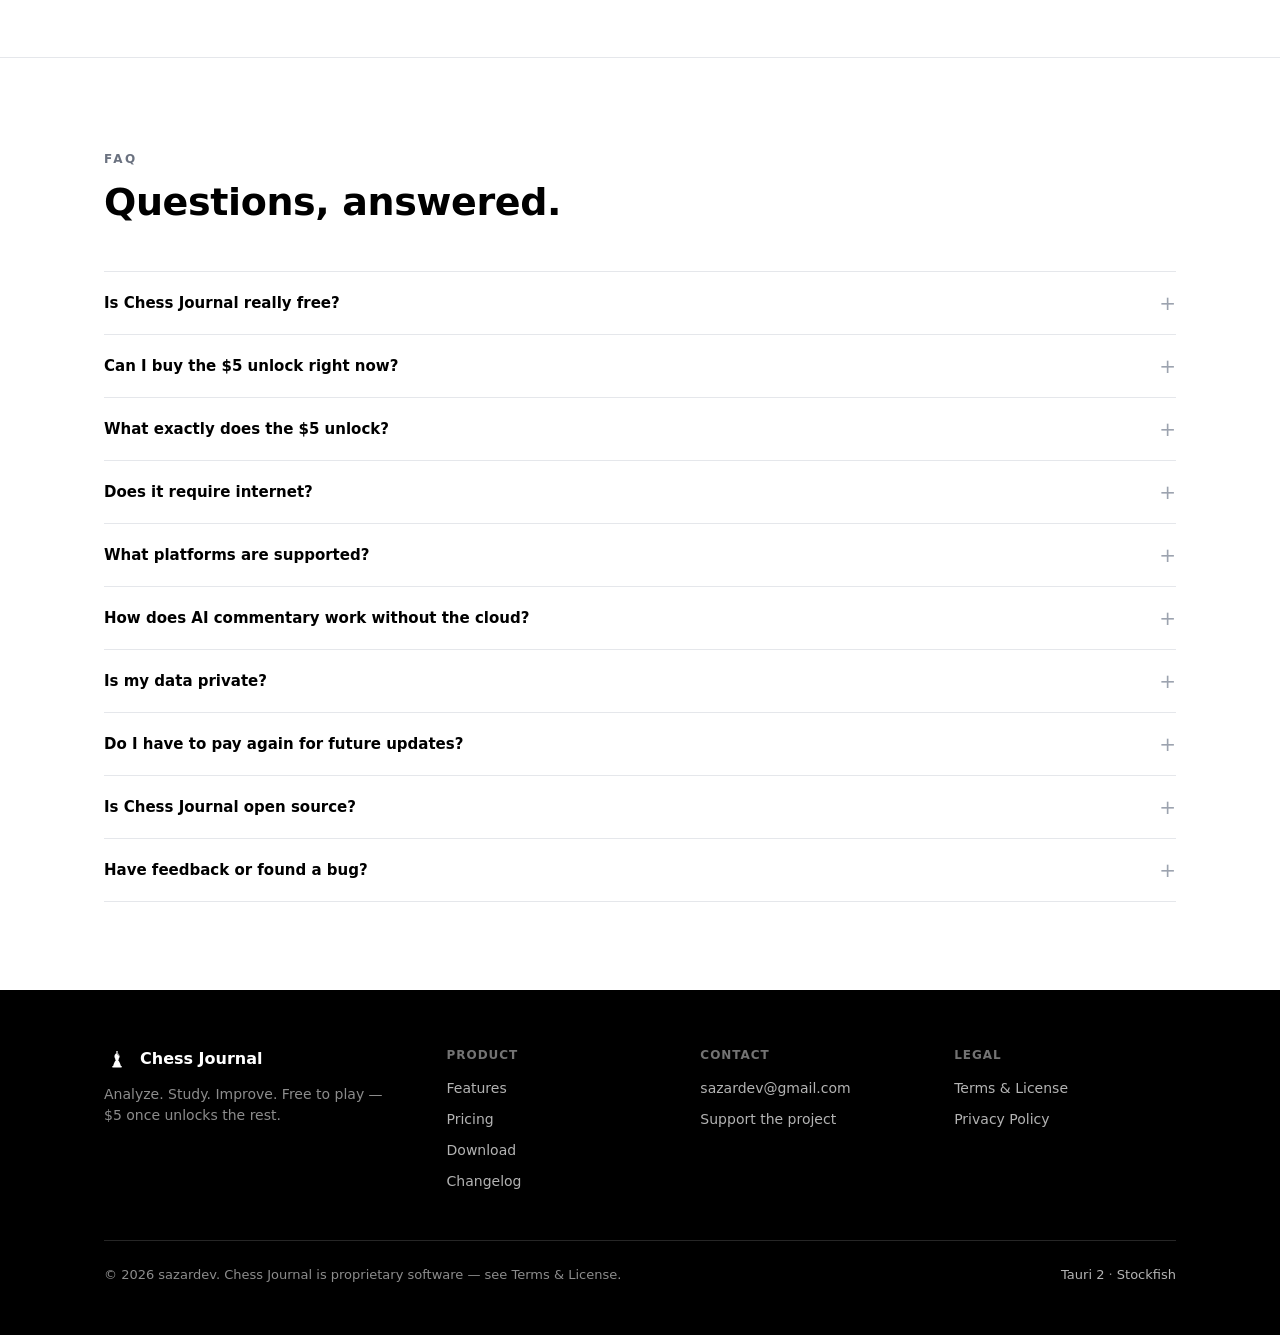
==== commit 434047b4: "Publish Chess Journal site from sazardev/chess-journal@5425ddd9fb8fb92c5a33522c9a9e8d81723f1d1a" ====
--- a/index.html
+++ b/index.html
@@ -5,22 +5,44 @@
 <meta name="viewport" content="width=device-width, initial-scale=1" />
 <title>Chess Journal — your chess analysis lab, library, and study companion</title>
 <meta name="description" content="Chess Journal is free to play on Windows, Linux, and Android — record and import your games, then unlock Stockfish at full depth, on-device AI commentary, 26,000+ games, and 5,000+ puzzles for a one-time $5, no subscription, ever." />
-<meta name="keywords" content="chess app, free chess app, chess analysis, stockfish, chess study, chess puzzles, chess database, chess engine, offline chess, freemium chess app, no subscription chess app, local ai chess" />
+<meta name="keywords" content="chess app, free chess app, chess analysis app, chess analysis, chess journal, chess opening explorer, chess opening trainer, ECO opening database, chess puzzle trainer, chess puzzles, ajedrez, aplicacion de ajedrez, analisis de ajedrez, stockfish, stockfish analysis, chess study, chess theory, chess database, chess engine, chess engine analysis, offline chess, offline chess app, freemium chess app, no subscription chess app, one-time purchase chess app, local ai chess, on-device ai chess coach, chess coach app, chess pgn viewer, chess pgn editor, chess game import, chess.com import, lichess import, classic chess games, chess for windows, chess for linux, chess for android, tauri chess app, privacy-first chess app" />
+<meta name="author" content="sazardev" />
+<meta name="robots" content="index, follow, max-image-preview:large, max-snippet:-1, max-video-preview:-1" />
+<meta name="googlebot" content="index, follow, max-image-preview:large, max-snippet:-1, max-video-preview:-1" />
+<meta name="format-detection" content="telephone=no" />
+<meta name="application-name" content="Chess Journal" />
 <link rel="canonical" href="https://sazardev.github.io/chess-journal-site/" />
+<link rel="sitemap" type="application/xml" href="./sitemap.xml" />
+<link rel="manifest" href="./site.webmanifest" />
+<link rel="icon" href="./favicon.ico" sizes="any" />
 <link rel="icon" type="image/svg+xml" href="./assets/img/brand/favicon.svg" />
 <link rel="apple-touch-icon" href="./assets/img/brand/apple-touch-icon.png" />
 <meta name="theme-color" content="#ffffff" media="(prefers-color-scheme: light)" />
 <meta name="theme-color" content="#0c0c0d" media="(prefers-color-scheme: dark)" />
+<meta name="msapplication-TileColor" content="#0c0c0d" />
+<meta name="msapplication-TileImage" content="https://sazardev.github.io/chess-journal-site/assets/img/brand/icon-512.png" />
+<meta name="mobile-web-app-capable" content="yes" />
+<meta name="apple-mobile-web-app-capable" content="yes" />
+<meta name="apple-mobile-web-app-status-bar-style" content="black-translucent" />
+<meta name="apple-mobile-web-app-title" content="Chess Journal" />
 
 <meta property="og:type" content="website" />
 <meta property="og:site_name" content="Chess Journal" />
 <meta property="og:title" content="Chess Journal — your chess analysis lab, library, and study companion" />
 <meta property="og:description" content="Free to play on Windows, Linux, and Android. A one-time $5 unlocks Stockfish at full depth, on-device AI commentary, 26,000+ games, and 5,000+ puzzles. No subscription, ever." />
+<meta property="og:url" content="https://sazardev.github.io/chess-journal-site/" />
+<meta property="og:locale" content="en_US" />
 <meta property="og:image" content="https://sazardev.github.io/chess-journal-site/assets/img/brand/og-image.png" />
+<meta property="og:image:secure_url" content="https://sazardev.github.io/chess-journal-site/assets/img/brand/og-image.png" />
+<meta property="og:image:type" content="image/png" />
+<meta property="og:image:width" content="1200" />
+<meta property="og:image:height" content="630" />
+<meta property="og:image:alt" content="Chess Journal — your gamebook for chess" />
 <meta name="twitter:card" content="summary_large_image" />
 <meta name="twitter:title" content="Chess Journal — your chess analysis lab, library, and study companion" />
 <meta name="twitter:description" content="Free to play on Windows, Linux, and Android. A one-time $5 unlocks Stockfish, local AI commentary, 26,000+ games, and 5,000+ puzzles." />
 <meta name="twitter:image" content="https://sazardev.github.io/chess-journal-site/assets/img/brand/og-image.png" />
+<meta name="twitter:image:alt" content="Chess Journal — your gamebook for chess" />
 
 <link href="https://api.fontshare.com/v2/css?f[]=general-sans@400,500,600,700&display=swap" rel="stylesheet" />
 <link rel="stylesheet" href="./assets/css/style.css" />
@@ -28,17 +50,199 @@
 <script type="application/ld+json">
 {
   "@context": "https://schema.org",
-  "@type": "SoftwareApplication",
-  "name": "Chess Journal",
-  "applicationCategory": "GameApplication",
-  "operatingSystem": "Windows, Linux, Android",
-  "description": "Free-to-play chess analysis lab, game library, and study companion. A one-time $5 unlock adds Stockfish at full depth, on-device AI commentary, 26,000+ games, and 5,000+ puzzles.",
-  "url": "https://sazardev.github.io/chess-journal-site/",
-  "offers": [
-    { "@type": "Offer", "price": "0", "priceCurrency": "USD", "description": "Free to play" },
-    { "@type": "Offer", "price": "5", "priceCurrency": "USD", "description": "One-time unlock for all pro features" }
-  ],
-  "author": { "@type": "Organization", "name": "sazardev" }
+  "@graph": [
+    {
+      "@type": "Person",
+      "@id": "https://sazardev.github.io/chess-journal-site/#author",
+      "name": "sazardev",
+      "url": "https://github.com/sazardev",
+      "email": "mailto:sazardev@gmail.com",
+      "sameAs": ["https://github.com/sazardev"]
+    },
+    {
+      "@type": "WebSite",
+      "@id": "https://sazardev.github.io/chess-journal-site/#website",
+      "url": "https://sazardev.github.io/chess-journal-site/",
+      "name": "Chess Journal",
+      "description": "Chess Journal is free to play on Windows, Linux, and Android — record and import your games, then unlock Stockfish at full depth, on-device AI commentary, 26,000+ games, and 5,000+ puzzles for a one-time $5, no subscription, ever.",
+      "inLanguage": "en",
+      "author": { "@id": "https://sazardev.github.io/chess-journal-site/#author" },
+      "publisher": { "@id": "https://sazardev.github.io/chess-journal-site/#author" }
+    },
+    {
+      "@type": "SoftwareApplication",
+      "@id": "https://sazardev.github.io/chess-journal-site/#software",
+      "name": "Chess Journal",
+      "alternateName": "Chess Journal — your gamebook for chess",
+      "applicationCategory": "GameApplication",
+      "applicationSubCategory": "Chess software",
+      "operatingSystem": "Windows, Linux, Android",
+      "softwareVersion": "0.2.22",
+      "datePublished": "2026-06-10",
+      "dateModified": "2026-07-09",
+      "inLanguage": "en",
+      "isAccessibleForFree": true,
+      "description": "Free-to-play chess analysis lab, game library, and study companion. A one-time $5 unlock adds Stockfish at full depth, on-device AI commentary, 26,000+ games, and 5,000+ puzzles.",
+      "url": "https://sazardev.github.io/chess-journal-site/",
+      "downloadUrl": "https://sazardev.github.io/chess-journal-site/#download",
+      "screenshot": [
+        "https://sazardev.github.io/chess-journal-site/assets/img/screenshots/desktop/board-game.png",
+        "https://sazardev.github.io/chess-journal-site/assets/img/screenshots/desktop/engine-assist.png",
+        "https://sazardev.github.io/chess-journal-site/assets/img/screenshots/desktop/game-report.png",
+        "https://sazardev.github.io/chess-journal-site/assets/img/screenshots/desktop/library-classics.png",
+        "https://sazardev.github.io/chess-journal-site/assets/img/screenshots/desktop/library-puzzles.png",
+        "https://sazardev.github.io/chess-journal-site/assets/img/screenshots/mobile/board-game.png"
+      ],
+      "featureList": [
+        "Play, record & import games",
+        "Stockfish engine analysis",
+        "On-device AI commentary",
+        "26,000+ game library",
+        "Puzzle system",
+        "Theory / study system",
+        "Assistive Coach",
+        "Opening detection",
+        "Smart natural-language search",
+        "Chess.com & Lichess import",
+        "Board editor",
+        "Theme system"
+      ],
+      "softwareRequirements": "Windows 10+, a modern Linux distribution (AppImage), or Android 8+. Built with Tauri 2 (Rust) and React 19; on-device AI via Transformers.js / llama.cpp.",
+      "offers": [
+        { "@type": "Offer", "price": "0", "priceCurrency": "USD", "description": "Free to play — record and import your own games, offline, on every platform", "availability": "https://schema.org/InStock" },
+        { "@type": "Offer", "price": "5", "priceCurrency": "USD", "description": "One-time unlock for all pro features, forever", "availability": "https://schema.org/InStock" }
+      ],
+      "author": { "@id": "https://sazardev.github.io/chess-journal-site/#author" },
+      "creator": { "@id": "https://sazardev.github.io/chess-journal-site/#author" },
+      "publisher": { "@id": "https://sazardev.github.io/chess-journal-site/#author" }
+    },
+    {
+      "@type": "FAQPage",
+      "@id": "https://sazardev.github.io/chess-journal-site/#faq",
+      "mainEntity": [
+        {
+          "@type": "Question",
+          "name": "Is Chess Journal really free?",
+          "acceptedAnswer": { "@type": "Answer", "text": "Yes. Download it and play — record your games, import from Chess.com or Lichess, browse your library, edit positions, and switch themes, all free forever. A one-time $5 payment unlocks Stockfish's full depth, on-device AI commentary, the Classics and Theory libraries, all 5,037 puzzles, and the Assistive Coach." }
+        },
+        {
+          "@type": "Question",
+          "name": "Can I buy the $5 unlock right now?",
+          "acceptedAnswer": { "@type": "Answer", "text": "Not yet through this site or the app — the checkout (LemonSqueezy on Windows/Linux, Google Play Billing on Android) is built and tested internally but the storefronts aren't public. Download and use the free tier today; this page and the in-app unlock screen will go live the moment checkout opens." }
+        },
+        {
+          "@type": "Question",
+          "name": "What exactly does the $5 unlock?",
+          "acceptedAnswer": { "@type": "Answer", "text": "Stockfish presets beyond \"Eco\" (Fast, Balanced, Deep, Max), the whole-game analyzer and move-quality report, on-device AI commentary, 9,254 classic games, 11,336 theory games, 5,037 puzzles, the Assistive Coach, PDF export, and the Profile/Opening-stats dashboards. Every future update to any of it is included." }
+        },
+        {
+          "@type": "Question",
+          "name": "Does it require internet?",
+          "acceptedAnswer": { "@type": "Answer", "text": "No, for both the free and unlocked features — engine analysis, AI commentary, the game library, puzzles, and theory all work offline. Only Chess.com/Lichess import, checkout, and update checks need internet." }
+        },
+        {
+          "@type": "Question",
+          "name": "What platforms are supported?",
+          "acceptedAnswer": { "@type": "Answer", "text": "Windows (installer), Linux (AppImage), Android (APK today, Play Store listing coming) — free to play on all three, same $5 unlock everywhere. iOS/macOS are not currently available." }
+        },
+        {
+          "@type": "Question",
+          "name": "How does AI commentary work without the cloud?",
+          "acceptedAnswer": { "@type": "Answer", "text": "Chess Journal downloads a small language model (Qwen2.5 1.5B or Gemma 3 1B) to your device once you've unlocked it. All inference runs locally via llama.cpp (desktop) or Transformers.js WASM (Android)." }
+        },
+        {
+          "@type": "Question",
+          "name": "Is my data private?",
+          "acceptedAnswer": { "@type": "Answer", "text": "Yes. Everything stays on your device, free tier or unlocked. No telemetry, no analytics, no cloud sync. Your games, your analysis, your data." }
+        },
+        {
+          "@type": "Question",
+          "name": "Do I have to pay again for future updates?",
+          "acceptedAnswer": { "@type": "Answer", "text": "No. Your one-time $5 unlock covers every update Chess Journal ever ships to the unlocked features — new puzzles, new models, all of it. One payment, no renewals." }
+        },
+        {
+          "@type": "Question",
+          "name": "Is Chess Journal open source?",
+          "acceptedAnswer": { "@type": "Answer", "text": "No — Chess Journal is proprietary, closed-source software." }
+        },
+        {
+          "@type": "Question",
+          "name": "Have feedback or found a bug?",
+          "acceptedAnswer": { "@type": "Answer", "text": "Bug reports and feature requests are always welcome — email sazardev@gmail.com and it'll directly shape what ships next." }
+        }
+      ]
+    },
+    {
+      "@type": "VideoObject",
+      "name": "Welcome — first launch",
+      "description": "A first look at Chess Journal on first launch, rendered from the app's own board.",
+      "thumbnailUrl": "https://sazardev.github.io/chess-journal-site/assets/img/video-posters/chess-journal-welcome.jpg",
+      "contentUrl": "https://sazardev.github.io/chess-journal-site/assets/video/chess-journal-welcome.mp4",
+      "uploadDate": "2026-07-08",
+      "duration": "PT20S",
+      "publisher": { "@id": "https://sazardev.github.io/chess-journal-site/#author" }
+    },
+    {
+      "@type": "VideoObject",
+      "name": "Chess Journal — the pitch",
+      "description": "The short pitch for Chess Journal — what it is and who it's for, rendered from the app's own board.",
+      "thumbnailUrl": "https://sazardev.github.io/chess-journal-site/assets/img/video-posters/chess-journal-impact.jpg",
+      "contentUrl": "https://sazardev.github.io/chess-journal-site/assets/video/chess-journal-impact.mp4",
+      "uploadDate": "2026-07-08",
+      "duration": "PT24S",
+      "publisher": { "@id": "https://sazardev.github.io/chess-journal-site/#author" }
+    },
+    {
+      "@type": "VideoObject",
+      "name": "Chess Journal — full feature walkthrough",
+      "description": "A complete tour of Chess Journal's board, engine analysis, libraries, puzzles, and export tools.",
+      "thumbnailUrl": "https://sazardev.github.io/chess-journal-site/assets/img/video-posters/chess-journal-demo.jpg",
+      "contentUrl": "https://sazardev.github.io/chess-journal-site/assets/video/chess-journal-demo.mp4",
+      "uploadDate": "2026-07-08",
+      "duration": "PT47S",
+      "publisher": { "@id": "https://sazardev.github.io/chess-journal-site/#author" }
+    },
+    {
+      "@type": "VideoObject",
+      "name": "Opening explainer — Ruy Lopez",
+      "description": "A live-board explainer of the Ruy Lopez opening, played out move by move.",
+      "thumbnailUrl": "https://sazardev.github.io/chess-journal-site/assets/img/video-posters/opening-ruy-lopez.jpg",
+      "contentUrl": "https://sazardev.github.io/chess-journal-site/assets/video/opening-ruy-lopez.mp4",
+      "uploadDate": "2026-07-08",
+      "duration": "PT13S",
+      "publisher": { "@id": "https://sazardev.github.io/chess-journal-site/#author" }
+    },
+    {
+      "@type": "VideoObject",
+      "name": "Opening explainer — King's Gambit",
+      "description": "A live-board explainer of the King's Gambit opening, played out move by move.",
+      "thumbnailUrl": "https://sazardev.github.io/chess-journal-site/assets/img/video-posters/opening-kings-gambit.jpg",
+      "contentUrl": "https://sazardev.github.io/chess-journal-site/assets/video/opening-kings-gambit.mp4",
+      "uploadDate": "2026-07-08",
+      "duration": "PT11S",
+      "publisher": { "@id": "https://sazardev.github.io/chess-journal-site/#author" }
+    },
+    {
+      "@type": "VideoObject",
+      "name": "Classic — Morphy's Opera Game",
+      "description": "Paul Morphy vs. Duke Karl / Count Isouard, Paris Opera 1858, replayed on Chess Journal's own board.",
+      "thumbnailUrl": "https://sazardev.github.io/chess-journal-site/assets/img/video-posters/classic-opera-game.jpg",
+      "contentUrl": "https://sazardev.github.io/chess-journal-site/assets/video/classic-opera-game.mp4",
+      "uploadDate": "2026-07-08",
+      "duration": "PT20S",
+      "publisher": { "@id": "https://sazardev.github.io/chess-journal-site/#author" }
+    },
+    {
+      "@type": "VideoObject",
+      "name": "Classic — Byrne vs. Fischer, \"Game of the Century\"",
+      "description": "Donald Byrne vs. Bobby Fischer, New York (Rosenwald) 1956, replayed on Chess Journal's own board.",
+      "thumbnailUrl": "https://sazardev.github.io/chess-journal-site/assets/img/video-posters/classic-game-of-the-century.jpg",
+      "contentUrl": "https://sazardev.github.io/chess-journal-site/assets/video/classic-game-of-the-century.mp4",
+      "uploadDate": "2026-07-08",
+      "duration": "PT20S",
+      "publisher": { "@id": "https://sazardev.github.io/chess-journal-site/#author" }
+    }
+  ]
 }
 </script>
 </head>
@@ -262,46 +466,50 @@
         <p class="lede">Every clip below is rendered from the real piece set and real opening theory — nothing staged in a design tool.</p>
       </div>
 
-      <figure class="video-feature">
-        <video controls muted loop playsinline preload="auto" poster="./assets/img/video-posters/chess-journal-demo.jpg">
-          <source src="./assets/video/chess-journal-demo.mp4" type="video/mp4" />
+      <figure class="video-hero">
+        <span class="chip chip-solid video-hero-tag">Start here</span>
+        <video muted loop playsinline disablepictureinpicture disableremoteplayback preload="auto" poster="./assets/img/video-posters/chess-journal-welcome.jpg">
+          <source src="./assets/video/chess-journal-welcome.mp4" type="video/mp4" />
         </video>
-        <figcaption>Chess Journal — full feature walkthrough.</figcaption>
+        <figcaption>Welcome — first launch</figcaption>
       </figure>
 
-      <div class="video-grid">
-        <figure class="video-card">
-          <video controls muted loop playsinline preload="auto" poster="./assets/img/video-posters/chess-journal-welcome.jpg">
-            <source src="./assets/video/chess-journal-welcome.mp4" type="video/mp4" />
-          </video>
-          <figcaption>Welcome — first launch</figcaption>
-        </figure>
-        <figure class="video-card">
-          <video controls muted loop playsinline preload="auto" poster="./assets/img/video-posters/chess-journal-impact.jpg">
+      <div class="video-row">
+        <figure class="video-wide">
+          <video muted loop playsinline disablepictureinpicture disableremoteplayback preload="auto" poster="./assets/img/video-posters/chess-journal-impact.jpg">
             <source src="./assets/video/chess-journal-impact.mp4" type="video/mp4" />
           </video>
           <figcaption>Chess Journal — the pitch</figcaption>
         </figure>
+        <figure class="video-wide">
+          <video muted loop playsinline disablepictureinpicture disableremoteplayback preload="auto" poster="./assets/img/video-posters/chess-journal-demo.jpg">
+            <source src="./assets/video/chess-journal-demo.mp4" type="video/mp4" />
+          </video>
+          <figcaption>Full feature walkthrough <span class="chip">Watch in full</span></figcaption>
+        </figure>
+      </div>
+
+      <div class="video-grid">
         <figure class="video-card">
-          <video controls muted loop playsinline preload="auto" poster="./assets/img/video-posters/opening-ruy-lopez.jpg">
+          <video muted loop playsinline disablepictureinpicture disableremoteplayback preload="auto" poster="./assets/img/video-posters/opening-ruy-lopez.jpg">
             <source src="./assets/video/opening-ruy-lopez.mp4" type="video/mp4" />
           </video>
           <figcaption>Opening explainer — Ruy Lopez</figcaption>
         </figure>
         <figure class="video-card">
-          <video controls muted loop playsinline preload="auto" poster="./assets/img/video-posters/opening-kings-gambit.jpg">
+          <video muted loop playsinline disablepictureinpicture disableremoteplayback preload="auto" poster="./assets/img/video-posters/opening-kings-gambit.jpg">
             <source src="./assets/video/opening-kings-gambit.mp4" type="video/mp4" />
           </video>
           <figcaption>Opening explainer — King's Gambit</figcaption>
         </figure>
         <figure class="video-card">
-          <video controls muted loop playsinline preload="auto" poster="./assets/img/video-posters/classic-opera-game.jpg">
+          <video muted loop playsinline disablepictureinpicture disableremoteplayback preload="auto" poster="./assets/img/video-posters/classic-opera-game.jpg">
             <source src="./assets/video/classic-opera-game.mp4" type="video/mp4" />
           </video>
           <figcaption>Classic — Morphy's Opera Game</figcaption>
         </figure>
         <figure class="video-card">
-          <video controls muted loop playsinline preload="auto" poster="./assets/img/video-posters/classic-game-of-the-century.jpg">
+          <video muted loop playsinline disablepictureinpicture disableremoteplayback preload="auto" poster="./assets/img/video-posters/classic-game-of-the-century.jpg">
             <source src="./assets/video/classic-game-of-the-century.mp4" type="video/mp4" />
           </video>
           <figcaption>Classic — Byrne vs. Fischer, "Game of the Century"</figcaption>
--- a/assets/css/style.css
+++ b/assets/css/style.css
@@ -236,7 +236,10 @@
   gap: 14px;
 }
 
-.nav-toggle {
+/* Compound selector so this reliably beats the plain .icon-btn rule below —
+   two same-specificity single-class rules would otherwise resolve by source
+   order, which previously left the toggle visible at every width. */
+.icon-btn.nav-toggle {
   display: none;
 }
 
@@ -264,8 +267,8 @@
     border-bottom: 1px solid var(--c-gray-100);
   }
 
-  .nav-toggle {
-    display: block;
+  .icon-btn.nav-toggle {
+    display: inline-flex;
   }
 }
 
@@ -395,6 +398,12 @@
   border-style: dashed;
 }
 
+.chip-solid {
+  background: var(--c-black);
+  border-color: var(--c-black);
+  color: var(--c-white);
+}
+
 /* ---------- trust bar ---------- */
 
 .trust-bar {
@@ -658,32 +667,104 @@
   cursor: pointer;
 }
 
-/* ---------- video grid ---------- */
-
-.video-feature {
+/* ---------- video showcase ---------- */
+
+.video-hero {
+  position: relative;
   border: 1px solid var(--c-gray-200);
-  margin-bottom: 40px;
-}
-
-.video-feature video {
+  margin-bottom: 20px;
+}
+
+.video-hero video {
   width: 100%;
   background: #000;
-}
-
-.video-feature figcaption {
+  aspect-ratio: 16 / 9;
+  object-fit: cover;
+}
+
+.video-hero-tag {
+  position: absolute;
+  top: 14px;
+  left: 14px;
+  z-index: 2;
+}
+
+.video-hero figcaption {
+  padding: 18px 20px;
+  font-size: 19px;
+  font-weight: 600;
+  color: var(--c-black);
+  border-top: 1px solid var(--c-gray-200);
+}
+
+@media (max-width: 640px) {
+  .video-hero figcaption {
+    font-size: 16px;
+    padding: 14px 16px;
+  }
+}
+
+/* pitch + full walkthrough: same landscape footage, one step down from the hero */
+
+.video-row {
+  display: grid;
+  grid-template-columns: 1fr 1fr;
+  gap: 16px;
+  margin-bottom: 40px;
+}
+
+@media (max-width: 700px) {
+  .video-row {
+    grid-template-columns: 1fr;
+  }
+}
+
+.video-wide {
+  border: 1px solid var(--c-gray-200);
+  overflow: hidden;
+  transition: border-color 200ms ease;
+}
+
+.video-wide:hover {
+  border-color: var(--c-black);
+}
+
+.video-wide video {
+  width: 100%;
+  background: #000;
+  aspect-ratio: 16 / 9;
+  object-fit: cover;
+  filter: brightness(0.62);
+  transition:
+    filter 300ms ease,
+    transform 400ms ease;
+}
+
+.video-wide:hover video {
+  filter: brightness(1);
+  transform: scale(1.02);
+}
+
+.video-wide figcaption {
+  display: flex;
+  align-items: center;
+  justify-content: space-between;
+  gap: 10px;
   padding: 14px 18px;
   font-size: 14px;
   color: var(--c-gray-600);
   border-top: 1px solid var(--c-gray-200);
 }
 
+/* opening / classic clips: quiet until hovered, then come to life */
+
 .video-grid {
   display: grid;
-  grid-template-columns: repeat(3, 1fr);
+  grid-template-columns: repeat(4, 1fr);
   gap: 16px;
 }
 
-@media (max-width: 760px) {
+@media (max-width: 900px) {
   .video-grid {
     grid-template-columns: repeat(2, 1fr);
   }
@@ -697,6 +778,12 @@
 
 .video-card {
   border: 1px solid var(--c-gray-200);
+  overflow: hidden;
+  transition: border-color 200ms ease;
+}
+
+.video-card:hover {
+  border-color: var(--c-black);
 }
 
 .video-card video {
@@ -704,6 +791,15 @@
   background: #000;
   aspect-ratio: 9/16;
   object-fit: cover;
+  filter: brightness(0.58);
+  transition:
+    filter 300ms ease,
+    transform 400ms ease;
+}
+
+.video-card:hover video {
+  filter: brightness(1);
+  transform: scale(1.05);
 }
 
 .video-card figcaption {
@@ -1041,9 +1137,10 @@
   display: grid;
   grid-template-columns: repeat(8, 1fr);
   grid-template-rows: repeat(8, 1fr);
-  width: min(420px, 100%);
+  width: min(560px, 100%);
   aspect-ratio: 1;
-  border: 1px solid var(--c-black);
+  margin-inline: auto;
+  transition: opacity 220ms ease;
 }
 
 .hero-board .sq {
